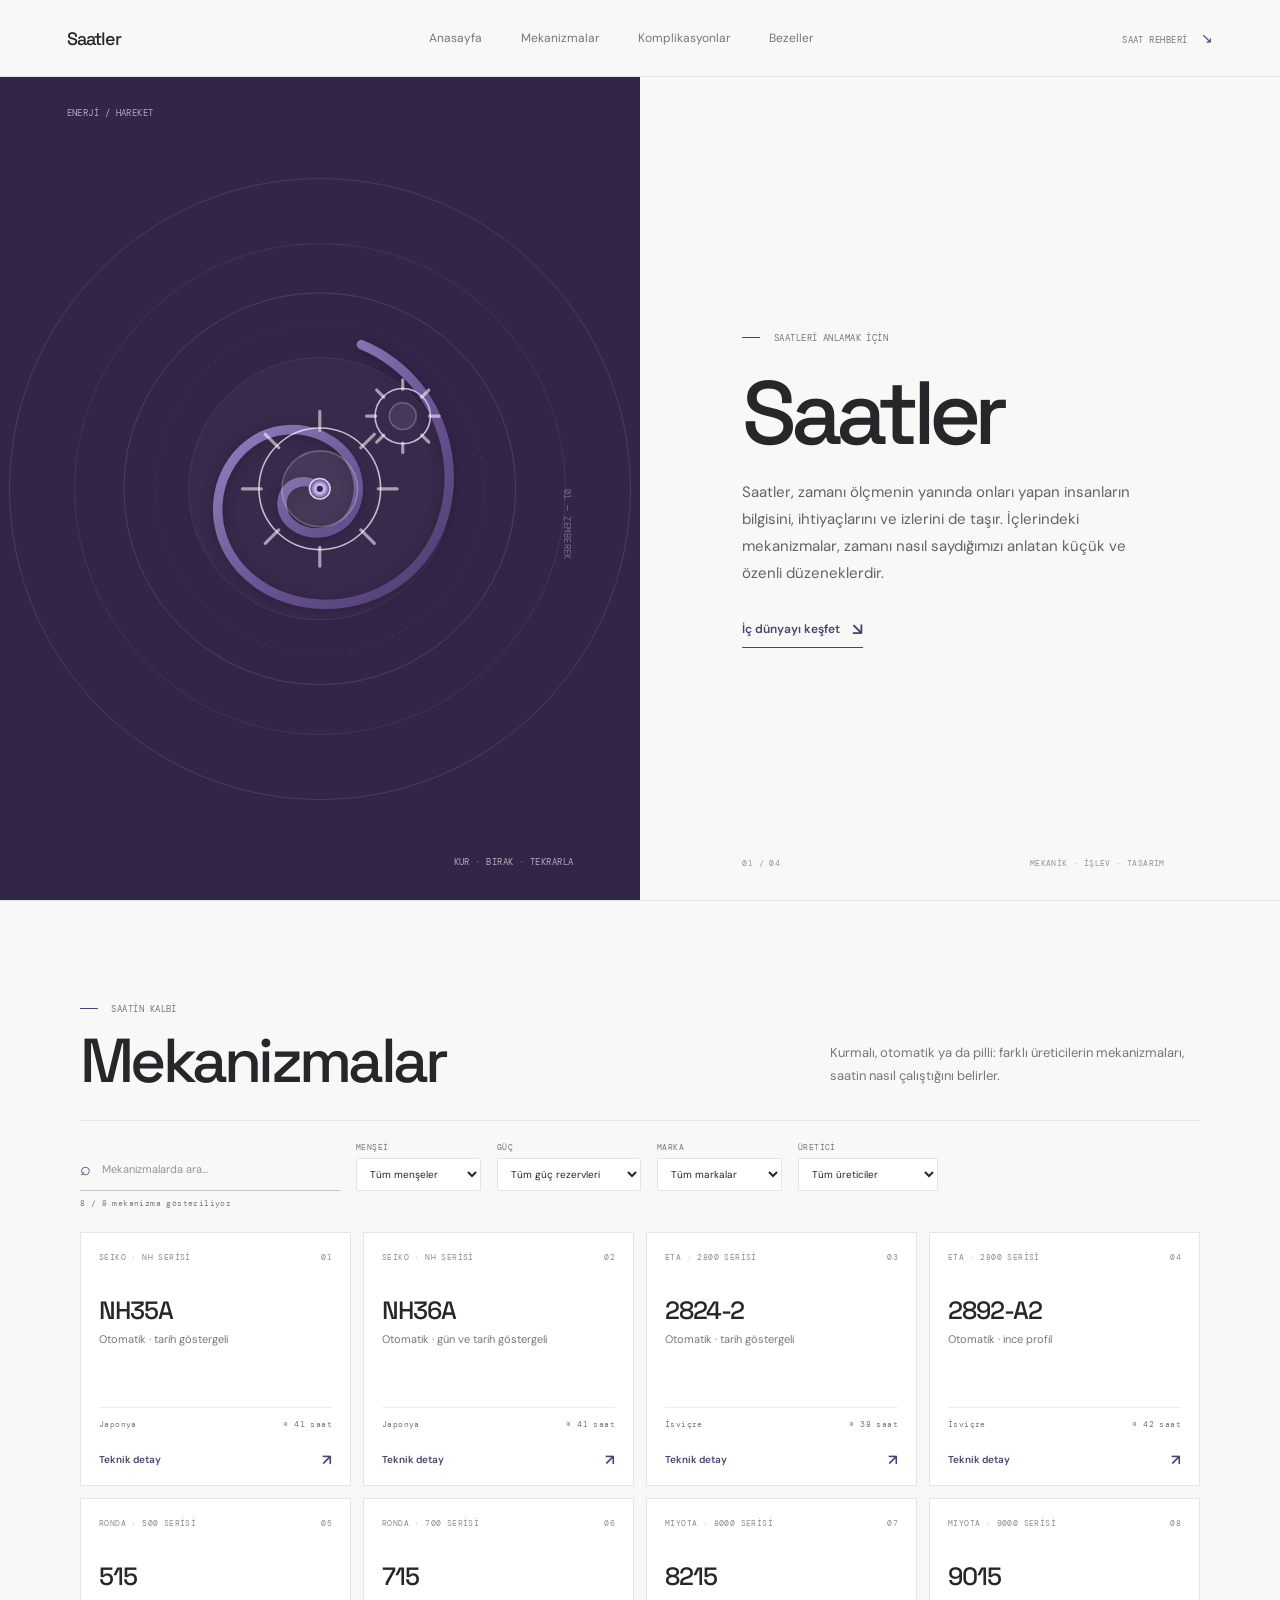
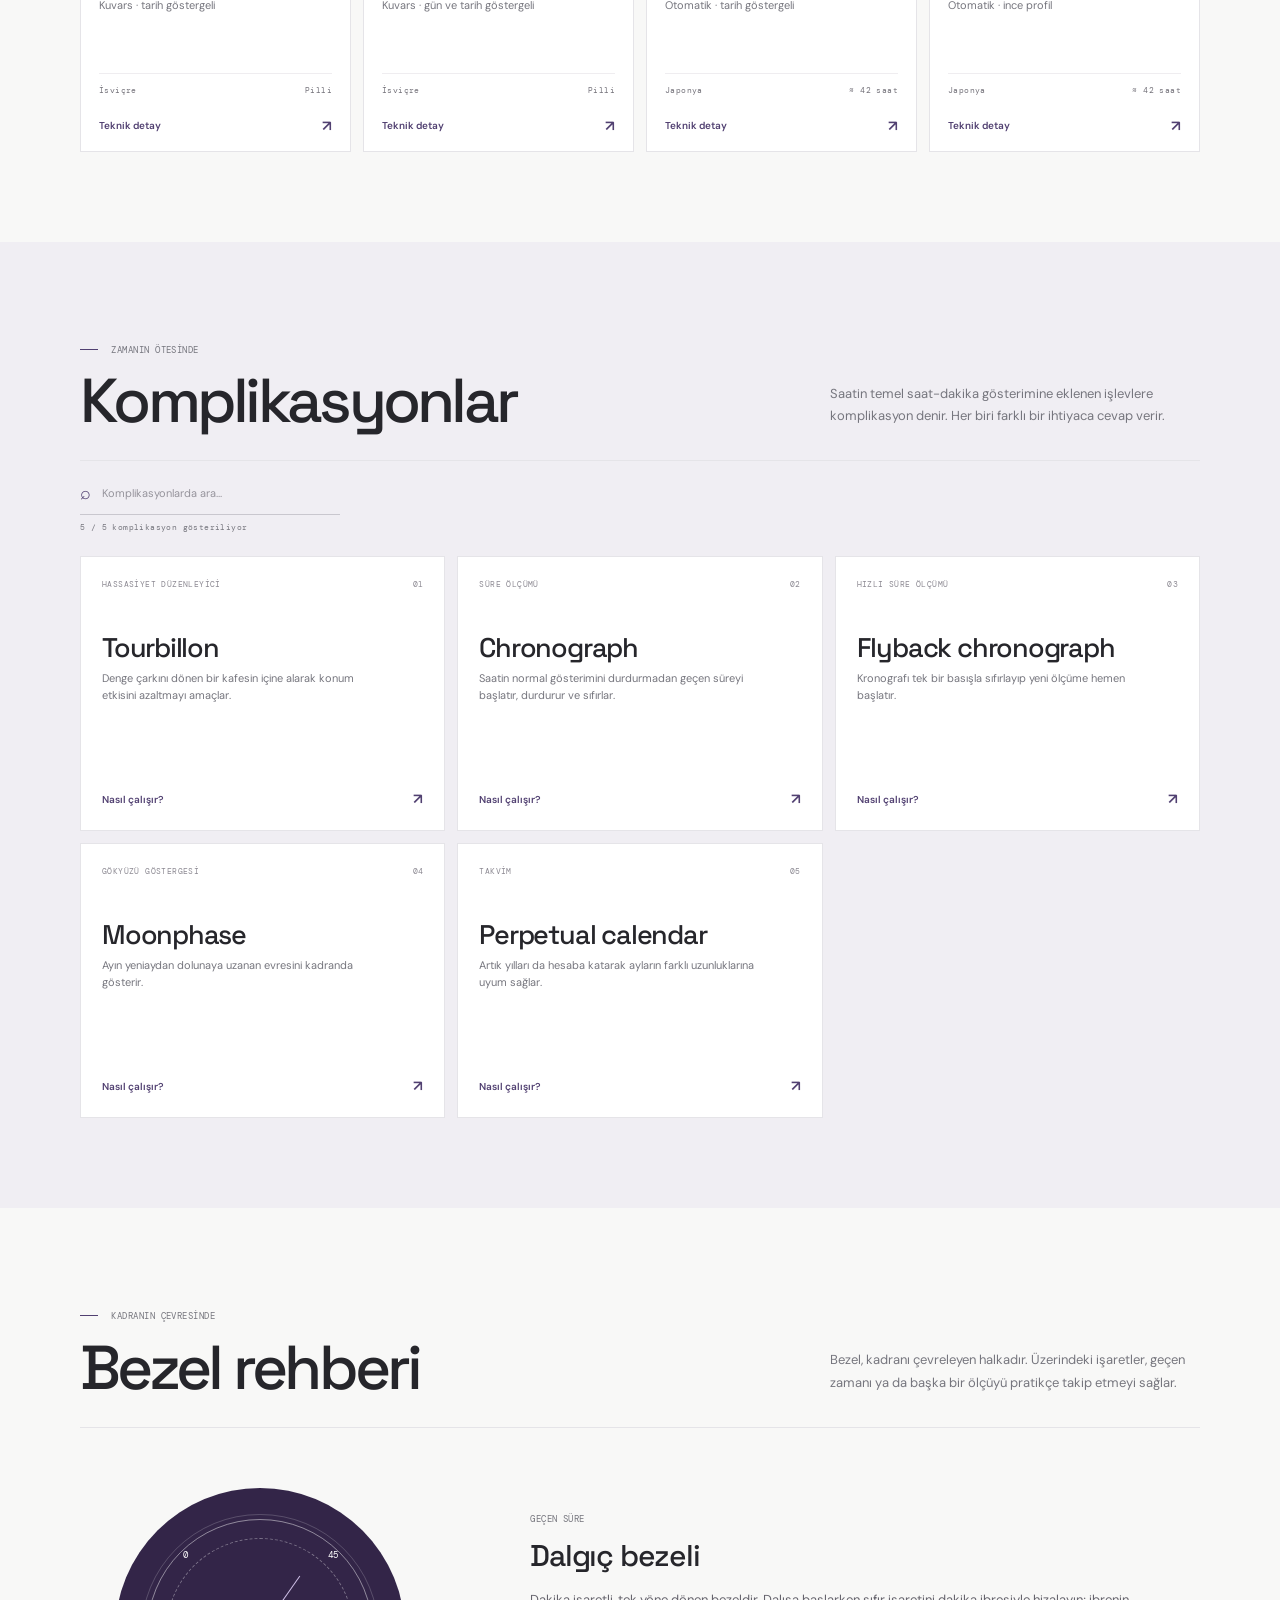
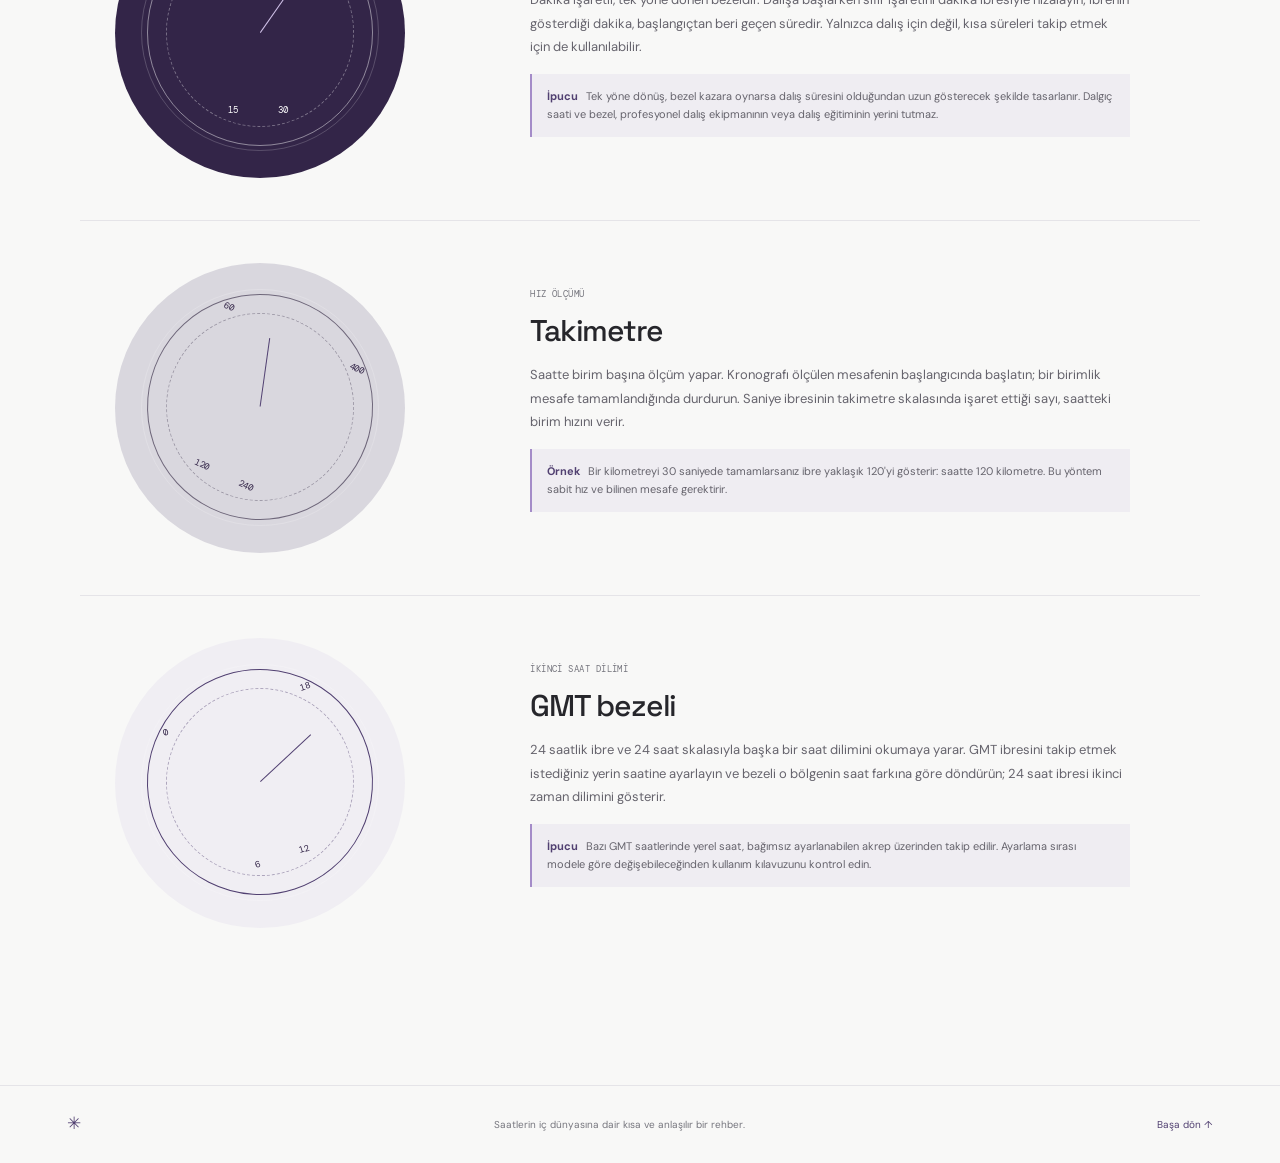
==== index.html @ 6ab52157 "test edilecek" ====
<!doctype html>
<html lang="tr">
  <head>
    <meta charset="utf-8">
    <meta name="viewport" content="width=device-width, initial-scale=1">
    <meta name="theme-color" content="#f8f8f7">
    <meta name="description" content="Saat mekanizmaları, komplikasyonları ve bezel kullanımı hakkında anlaşılır bir rehber.">
    <title>Saatler — Mekanizmalar ve saat rehberi</title>
    <link rel="preconnect" href="https://fonts.googleapis.com">
    <link rel="preconnect" href="https://fonts.gstatic.com" crossorigin>
    <link href="https://fonts.googleapis.com/css2?family=DM+Mono:wght@400;500&family=DM+Sans:wght@400;500;600;700&family=Space+Grotesk:wght@400;500;600;700&display=swap" rel="stylesheet">
    <link rel="stylesheet" href="styles.css">
    <script src="script.js" defer></script>
  </head>
  <body>
    <header class="topbar">
      <a class="wordmark" href="#anasayfa" aria-label="Anasayfa">Saatler</a>
      <nav class="main-nav" aria-label="Ana gezinme">
        <a class="nav-link" href="#anasayfa">Anasayfa</a>
        <a class="nav-link" href="#mekanizmalar">Mekanizmalar</a>
        <a class="nav-link" href="#komplikasyonlar">Komplikasyonlar</a>
        <a class="nav-link" href="#bezeller">Bezeller</a>
      </nav>
      <a class="topbar-index" href="#mekanizmalar">SAAT REHBERİ <span aria-hidden="true">↘</span></a>
    </header>

    <main>
      <section class="home-hero" id="anasayfa" aria-labelledby="hero-title">
        <div class="hero-art" aria-label="Saat zembereğinin kurma ve gevşeme hareketini gösteren animasyon" role="img">
          <span class="art-label art-label-top">ENERJİ / HAREKET</span>
          <span class="art-label art-label-bottom">KUR · BIRAK · TEKRARLA</span>
          <svg class="spring-art" viewBox="0 0 640 640" aria-hidden="true">
            <defs>
              <linearGradient id="spring-tone" x1="0" x2="1" y1="0" y2="1">
                <stop offset="0" stop-color="#b9a7e8"/>
                <stop offset=".52" stop-color="#66508f"/>
                <stop offset="1" stop-color="#392752"/>
              </linearGradient>
              <radialGradient id="hub-tone">
                <stop offset="0" stop-color="#f8f8f7"/>
                <stop offset=".55" stop-color="#b9a7e8"/>
                <stop offset="1" stop-color="#51406e"/>
              </radialGradient>
            </defs>
            <circle class="orbit orbit-one" cx="320" cy="320" r="248"/>
            <circle class="orbit orbit-two" cx="320" cy="320" r="208"/>
            <circle class="spring-shadow" cx="320" cy="320" r="166"/>
            <path class="spring-coil" d="M320 320c-15-16-42-10-47 12-6 28 23 48 52 43 40-7 54-52 36-87-24-45-88-57-130-25-49 37-54 111-11 158 54 59 151 59 210 8 68-59 70-166 15-237-69-87-201-91-285-20-102 86-106 242-22 348 101 127 295 129 418 27" />
            <g class="gear gear-large" transform="translate(320 320)">
              <circle r="77"/>
              <circle class="gear-hole" r="48"/>
              <path class="gear-spoke" d="M0-74v-24M0 74v24M74 0h24M-74 0h-24M52-52l17-17M-52 52l-17 17M52 52l17 17M-52-52l-17-17"/>
            </g>
            <g class="gear gear-small" transform="translate(425 228)">
              <circle r="35"/>
              <circle class="gear-hole" r="17"/>
              <path class="gear-spoke" d="M0-34v-12M0 34v12M34 0h12M-34 0h-12M24-24l9-9M-24 24l-9 9M24 24l9 9M-24-24l-9-9"/>
            </g>
            <circle class="hub" cx="320" cy="320" r="13"/>
            <circle class="hub-center" cx="320" cy="320" r="4"/>
          </svg>
          <span class="art-index">01 — ZEMBEREK</span>
        </div>
        <div class="hero-copy">
          <p class="eyebrow"><span class="eyebrow-mark"></span> SAATLERİ ANLAMAK İÇİN</p>
          <h1 id="hero-title">Saatler</h1>
          <p class="hero-intro">Saatler, zamanı ölçmenin yanında onları yapan insanların bilgisini, ihtiyaçlarını ve izlerini de taşır. İçlerindeki mekanizmalar, zamanı nasıl saydığımızı anlatan küçük ve özenli düzeneklerdir.</p>
          <a class="text-link" href="#mekanizmalar">İç dünyayı keşfet <span aria-hidden="true">↘</span></a>
          <div class="hero-footnote"><span>01 / 04</span><span>MEKANİK · İŞLEV · TASARIM</span></div>
        </div>
      </section>

      <section class="content-section page-wrap" id="mekanizmalar" aria-labelledby="movements-title">
        <header class="section-heading">
          <div>
            <p class="eyebrow"><span class="eyebrow-mark"></span> SAATİN KALBİ</p>
            <h2 id="movements-title">Mekanizmalar</h2>
          </div>
          <p class="section-description">Kurmalı, otomatik ya da pilli: farklı üreticilerin mekanizmaları, saatin nasıl çalıştığını belirler.</p>
        </header>
        <div class="search-panel">
          <label class="search-field">
            <span aria-hidden="true">⌕</span>
            <span class="visually-hidden">Mekanizmalarda ara</span>
            <input id="movement-search" type="search" placeholder="Mekanizmalarda ara..." autocomplete="off">
          </label>
          <label class="filter-label">Menşei
            <select id="origin-filter" aria-label="Menşeine göre filtrele">
              <option value="">Tüm menşeler</option>
              <option value="Japonya">Japonya</option>
              <option value="İsviçre">İsviçre</option>
            </select>
          </label>
          <label class="filter-label">Güç
            <select id="reserve-filter" aria-label="Güç rezervine göre filtrele">
              <option value="">Tüm güç rezervleri</option>
              <option value="medium">40 saatten az</option>
              <option value="long">40 saat ve üzeri</option>
              <option value="battery">Pilli</option>
            </select>
          </label>
          <label class="filter-label">Marka
            <select id="brand-filter" aria-label="Markaya göre filtrele">
              <option value="">Tüm markalar</option>
              <option value="Seiko">Seiko</option>
              <option value="ETA">ETA</option>
              <option value="Ronda">Ronda</option>
              <option value="Miyota">Miyota</option>
            </select>
          </label>
          <label class="filter-label">Üretici
            <select id="maker-filter" aria-label="Üreticiye göre filtrele">
              <option value="">Tüm üreticiler</option>
              <option value="Seiko Instruments">Seiko Instruments</option>
              <option value="ETA SA">ETA SA</option>
              <option value="Ronda AG">Ronda AG</option>
              <option value="Miyota / Citizen">Miyota / Citizen</option>
            </select>
          </label>
          <p class="result-count" id="movement-count" aria-live="polite"></p>
        </div>

        <div class="card-grid movement-grid" id="movement-grid">
          <article class="info-card movement-card" data-origin="Japonya" data-reserve="long" data-reserve-hours="41" data-brand="Seiko" data-maker="Seiko Instruments" data-search="Seiko NH35A otomatik Japonya hacking elle kurma tarih 24 taş">
            <div class="card-meta"><span>SEIKO · NH SERİSİ</span><span>01</span></div>
            <h3>NH35A</h3>
            <p>Otomatik · tarih göstergeli</p>
            <div class="card-specs"><span>Japonya</span><span>≈ 41 saat</span></div>
            <button class="card-link" type="button" popovertarget="movement-nh35">Teknik detay <span aria-hidden="true">↗</span></button>
          </article>
          <article class="info-card movement-card" data-origin="Japonya" data-reserve="long" data-reserve-hours="41" data-brand="Seiko" data-maker="Seiko Instruments" data-search="Seiko NH36A otomatik Japonya gün tarih day date 24 taş">
            <div class="card-meta"><span>SEIKO · NH SERİSİ</span><span>02</span></div>
            <h3>NH36A</h3>
            <p>Otomatik · gün ve tarih göstergeli</p>
            <div class="card-specs"><span>Japonya</span><span>≈ 41 saat</span></div>
            <button class="card-link" type="button" popovertarget="movement-nh36">Teknik detay <span aria-hidden="true">↗</span></button>
          </article>
          <article class="info-card movement-card" data-origin="İsviçre" data-reserve="medium" data-reserve-hours="38" data-brand="ETA" data-maker="ETA SA" data-search="ETA 2824-2 otomatik İsviçre tarih hack elle kurma 25 taş">
            <div class="card-meta"><span>ETA · 2800 SERİSİ</span><span>03</span></div>
            <h3>2824-2</h3>
            <p>Otomatik · tarih göstergeli</p>
            <div class="card-specs"><span>İsviçre</span><span>≈ 38 saat</span></div>
            <button class="card-link" type="button" popovertarget="movement-eta2824">Teknik detay <span aria-hidden="true">↗</span></button>
          </article>
          <article class="info-card movement-card" data-origin="İsviçre" data-reserve="long" data-reserve-hours="42" data-brand="ETA" data-maker="ETA SA" data-search="ETA 2892-A2 otomatik İsviçre tarih ince profil 21 taş">
            <div class="card-meta"><span>ETA · 2800 SERİSİ</span><span>04</span></div>
            <h3>2892-A2</h3>
            <p>Otomatik · ince profil</p>
            <div class="card-specs"><span>İsviçre</span><span>≈ 42 saat</span></div>
            <button class="card-link" type="button" popovertarget="movement-eta2892">Teknik detay <span aria-hidden="true">↗</span></button>
          </article>
          <article class="info-card movement-card" data-origin="İsviçre" data-reserve="battery" data-brand="Ronda" data-maker="Ronda AG" data-search="Ronda 515 kuvars quartz İsviçre pilli tarih">
            <div class="card-meta"><span>RONDA · 500 SERİSİ</span><span>05</span></div>
            <h3>515</h3>
            <p>Kuvars · tarih göstergeli</p>
            <div class="card-specs"><span>İsviçre</span><span>Pilli</span></div>
            <button class="card-link" type="button" popovertarget="movement-ronda515">Teknik detay <span aria-hidden="true">↗</span></button>
          </article>
          <article class="info-card movement-card" data-origin="İsviçre" data-reserve="battery" data-brand="Ronda" data-maker="Ronda AG" data-search="Ronda 715 kuvars quartz İsviçre pilli gün tarih">
            <div class="card-meta"><span>RONDA · 700 SERİSİ</span><span>06</span></div>
            <h3>715</h3>
            <p>Kuvars · gün ve tarih göstergeli</p>
            <div class="card-specs"><span>İsviçre</span><span>Pilli</span></div>
            <button class="card-link" type="button" popovertarget="movement-ronda715">Teknik detay <span aria-hidden="true">↗</span></button>
          </article>
          <article class="info-card movement-card" data-origin="Japonya" data-reserve="long" data-reserve-hours="42" data-brand="Miyota" data-maker="Miyota / Citizen" data-search="Miyota 8215 otomatik Japonya tarih 21 taş">
            <div class="card-meta"><span>MIYOTA · 8000 SERİSİ</span><span>07</span></div>
            <h3>8215</h3>
            <p>Otomatik · tarih göstergeli</p>
            <div class="card-specs"><span>Japonya</span><span>≈ 42 saat</span></div>
            <button class="card-link" type="button" popovertarget="movement-miyota8215">Teknik detay <span aria-hidden="true">↗</span></button>
          </article>
          <article class="info-card movement-card" data-origin="Japonya" data-reserve="long" data-reserve-hours="42" data-brand="Miyota" data-maker="Miyota / Citizen" data-search="Miyota 9015 otomatik Japonya ince profil tarih 24 taş">
            <div class="card-meta"><span>MIYOTA · 9000 SERİSİ</span><span>08</span></div>
            <h3>9015</h3>
            <p>Otomatik · ince profil</p>
            <div class="card-specs"><span>Japonya</span><span>≈ 42 saat</span></div>
            <button class="card-link" type="button" popovertarget="movement-miyota9015">Teknik detay <span aria-hidden="true">↗</span></button>
          </article>
          <p class="empty-state" id="movement-empty" hidden>Bu arama ve filtrelerle eşleşen mekanizma bulunamadı.</p>
        </div>

        <div class="popover-panel" id="movement-nh35" popover>
          <button class="popover-close" type="button" popovertarget="movement-nh35" popovertargetaction="hide" aria-label="Pencereyi kapat">×</button>
          <p class="eyebrow">SEIKO · NH SERİSİ</p><h3>NH35A</h3><p class="popover-lead">Geniş kullanım alanına sahip, otomatik kurmalı mekanik bir kalibre.</p>
          <dl class="detail-list"><div><dt>Menşei</dt><dd>Japonya</dd></div><div><dt>Üretici</dt><dd>Seiko Instruments Inc.</dd></div><div><dt>Kurma</dt><dd>Otomatik ve elle kurma</dd></div><div><dt>Güç rezervi</dt><dd>Yaklaşık 41 saat</dd></div><div><dt>Taş sayısı</dt><dd>24</dd></div><div><dt>İşlevler</dt><dd>Saat, dakika, saniye ve tarih</dd></div></dl>
          <p class="popover-note">Saniye durdurma (hacking) özelliği, tepe çekildiğinde saniye ibresini durdurarak saati daha hassas ayarlamayı sağlar.</p>
        </div>
        <div class="popover-panel" id="movement-nh36" popover>
          <button class="popover-close" type="button" popovertarget="movement-nh36" popovertargetaction="hide" aria-label="Pencereyi kapat">×</button>
          <p class="eyebrow">SEIKO · NH SERİSİ</p><h3>NH36A</h3><p class="popover-lead">NH ailesinin gün ve tarih göstergelerini birlikte sunan otomatik üyesi.</p>
          <dl class="detail-list"><div><dt>Menşei</dt><dd>Japonya</dd></div><div><dt>Üretici</dt><dd>Seiko Instruments Inc.</dd></div><div><dt>Kurma</dt><dd>Otomatik ve elle kurma</dd></div><div><dt>Güç rezervi</dt><dd>Yaklaşık 41 saat</dd></div><div><dt>Taş sayısı</dt><dd>24</dd></div><div><dt>İşlevler</dt><dd>Saat, dakika, saniye, gün ve tarih</dd></div></dl>
          <p class="popover-note">Gün göstergesi farklı dillerde disk seçenekleriyle sunulabilir; kullanılacak kadran açıklığına uygun versiyon seçilmelidir.</p>
        </div>
        <div class="popover-panel" id="movement-eta2824" popover>
          <button class="popover-close" type="button" popovertarget="movement-eta2824" popovertargetaction="hide" aria-label="Pencereyi kapat">×</button>
          <p class="eyebrow">ETA · 2800 SERİSİ</p><h3>2824-2</h3><p class="popover-lead">İsviçre otomatik mekanizmaları arasında uzun süredir kullanılan, tarih göstergeli bir kalibre.</p>
          <dl class="detail-list"><div><dt>Menşei</dt><dd>İsviçre</dd></div><div><dt>Üretici</dt><dd>ETA SA</dd></div><div><dt>Kurma</dt><dd>Otomatik ve elle kurma</dd></div><div><dt>Güç rezervi</dt><dd>Yaklaşık 38 saat</dd></div><div><dt>Taş sayısı</dt><dd>25</dd></div><div><dt>İşlevler</dt><dd>Saat, dakika, saniye ve tarih</dd></div></dl>
          <p class="popover-note">Farklı kalite sınıfları ve üretim dönemleri bulunduğundan, teknik toleranslar versiyona göre değişebilir.</p>
        </div>
        <div class="popover-panel" id="movement-eta2892" popover>
          <button class="popover-close" type="button" popovertarget="movement-eta2892" popovertargetaction="hide" aria-label="Pencereyi kapat">×</button>
          <p class="eyebrow">ETA · 2800 SERİSİ</p><h3>2892-A2</h3><p class="popover-lead">İnce yapısıyla farklı saat tasarımlarına ve ek işlev modüllerine yer açabilen otomatik mekanizma.</p>
          <dl class="detail-list"><div><dt>Menşei</dt><dd>İsviçre</dd></div><div><dt>Üretici</dt><dd>ETA SA</dd></div><div><dt>Kurma</dt><dd>Otomatik ve elle kurma</dd></div><div><dt>Güç rezervi</dt><dd>Yaklaşık 42 saat</dd></div><div><dt>Taş sayısı</dt><dd>21</dd></div><div><dt>İşlevler</dt><dd>Saat, dakika, saniye ve tarih</dd></div></dl>
          <p class="popover-note">İnce kalibre, kasa yüksekliğini azaltmaya yardımcı olur. Gerçek performans servis ve ayara bağlıdır.</p>
        </div>
        <div class="popover-panel" id="movement-ronda515" popover>
          <button class="popover-close" type="button" popovertarget="movement-ronda515" popovertargetaction="hide" aria-label="Pencereyi kapat">×</button>
          <p class="eyebrow">RONDA · 500 SERİSİ</p><h3>515</h3><p class="popover-lead">Günlük kullanım için tasarlanmış, pille çalışan analog kuvars mekanizma.</p>
          <dl class="detail-list"><div><dt>Menşei</dt><dd>İsviçre</dd></div><div><dt>Üretici</dt><dd>Ronda AG</dd></div><div><dt>Çalışma tipi</dt><dd>Kuvars · pil ile çalışır</dd></div><div><dt>Pil ömrü</dt><dd>Pil türüne ve kullanıma bağlı</dd></div><div><dt>İşlevler</dt><dd>Saat, dakika, merkez saniye ve tarih</dd></div><div><dt>Taş sayısı</dt><dd>1</dd></div></dl>
          <p class="popover-note">Mekanik saatlerdeki gibi kurma kaynaklı bir güç rezervi yoktur; pil değişim aralığı kullanım koşullarına göre farklılık gösterir.</p>
        </div>
        <div class="popover-panel" id="movement-ronda715" popover>
          <button class="popover-close" type="button" popovertarget="movement-ronda715" popovertargetaction="hide" aria-label="Pencereyi kapat">×</button>
          <p class="eyebrow">RONDA · 700 SERİSİ</p><h3>715</h3><p class="popover-lead">Saat, dakika, saniye ile gün ve tarih bilgilerini bir arada sunan kuvars kalibre.</p>
          <dl class="detail-list"><div><dt>Menşei</dt><dd>İsviçre</dd></div><div><dt>Üretici</dt><dd>Ronda AG</dd></div><div><dt>Çalışma tipi</dt><dd>Kuvars · pil ile çalışır</dd></div><div><dt>Pil ömrü</dt><dd>Pil türüne ve kullanıma bağlı</dd></div><div><dt>İşlevler</dt><dd>Saat, dakika, saniye, gün ve tarih</dd></div><div><dt>Taş sayısı</dt><dd>5</dd></div></dl>
          <p class="popover-note">Gün göstergesi iki dilli olabilir. Pil ömrü, takvim işlevi ve pil tipine göre değişebilir.</p>
        </div>
        <div class="popover-panel" id="movement-miyota8215" popover>
          <button class="popover-close" type="button" popovertarget="movement-miyota8215" popovertargetaction="hide" aria-label="Pencereyi kapat">×</button>
          <p class="eyebrow">MIYOTA · 8000 SERİSİ</p><h3>8215</h3><p class="popover-lead">Otomatik kurmalı, tarih göstergeli ve pek çok farklı saatte kullanılan Japon mekanizması.</p>
          <dl class="detail-list"><div><dt>Menşei</dt><dd>Japonya</dd></div><div><dt>Üretici</dt><dd>Miyota (Citizen Watch)</dd></div><div><dt>Kurma</dt><dd>Otomatik · elle kurma desteği versiyona bağlıdır</dd></div><div><dt>Güç rezervi</dt><dd>Yaklaşık 42 saat</dd></div><div><dt>Taş sayısı</dt><dd>21</dd></div><div><dt>İşlevler</dt><dd>Saat, dakika, saniye ve tarih</dd></div></dl>
          <p class="popover-note">Bazı 8215 sürümlerinde saniye durdurma özelliği bulunmayabilir; özellikler kalibre revizyonuna göre doğrulanmalıdır.</p>
        </div>
        <div class="popover-panel" id="movement-miyota9015" popover>
          <button class="popover-close" type="button" popovertarget="movement-miyota9015" popovertargetaction="hide" aria-label="Pencereyi kapat">×</button>
          <p class="eyebrow">MIYOTA · 9000 SERİSİ</p><h3>9015</h3><p class="popover-lead">İnce gövdeli, otomatik kurmalı ve yüksek frekanslı bir Japon mekanizması.</p>
          <dl class="detail-list"><div><dt>Menşei</dt><dd>Japonya</dd></div><div><dt>Üretici</dt><dd>Miyota (Citizen Watch)</dd></div><div><dt>Kurma</dt><dd>Otomatik ve elle kurma</dd></div><div><dt>Güç rezervi</dt><dd>Yaklaşık 42 saat</dd></div><div><dt>Taş sayısı</dt><dd>24</dd></div><div><dt>İşlevler</dt><dd>Saat, dakika, saniye ve tarih</dd></div></dl>
          <p class="popover-note">Saniye durdurma işlevi bulunur. Üretici toleransları ve ayarı, günlük hassasiyeti etkileyebilir.</p>
        </div>
      </section>

      <section class="content-section complications-section" id="komplikasyonlar" aria-labelledby="complications-title">
        <div class="page-wrap">
          <header class="section-heading">
            <div>
              <p class="eyebrow"><span class="eyebrow-mark"></span> ZAMANIN ÖTESİNDE</p>
              <h2 id="complications-title">Komplikasyonlar</h2>
            </div>
            <p class="section-description">Saatin temel saat-dakika gösterimine eklenen işlevlere komplikasyon denir. Her biri farklı bir ihtiyaca cevap verir.</p>
          </header>
          <div class="search-panel complication-search-panel">
            <label class="search-field">
              <span aria-hidden="true">⌕</span>
              <span class="visually-hidden">Komplikasyonlarda ara</span>
              <input id="complication-search" type="search" placeholder="Komplikasyonlarda ara..." autocomplete="off">
            </label>
            <p class="result-count" id="complication-count" aria-live="polite"></p>
          </div>
          <div class="card-grid complication-grid" id="complication-grid">
            <article class="info-card complication-card" data-search="tourbillon türbillon denge çarkı yerçekimi düzenleyici hassasiyet">
              <div class="card-meta"><span>HASSASİYET DÜZENLEYİCİ</span><span>01</span></div><h3>Tourbillon</h3>
              <p>Denge çarkını dönen bir kafesin içine alarak konum etkisini azaltmayı amaçlar.</p>
              <button class="card-link" type="button" popovertarget="comp-tourbillon">Nasıl çalışır? <span aria-hidden="true">↗</span></button>
            </article>
            <article class="info-card complication-card" data-search="chronograph kronograf kronometre süre ölçme merkezi saniye sayaç">
              <div class="card-meta"><span>SÜRE ÖLÇÜMÜ</span><span>02</span></div><h3>Chronograph</h3>
              <p>Saatin normal gösterimini durdurmadan geçen süreyi başlatır, durdurur ve sıfırlar.</p>
              <button class="card-link" type="button" popovertarget="comp-chronograph">Nasıl çalışır? <span aria-hidden="true">↗</span></button>
            </article>
            <article class="info-card complication-card" data-search="flyback chronograph flyback kronograf tek basışta sıfırla yeniden başlat">
              <div class="card-meta"><span>HIZLI SÜRE ÖLÇÜMÜ</span><span>03</span></div><h3>Flyback chronograph</h3>
              <p>Kronografı tek bir basışla sıfırlayıp yeni ölçüme hemen başlatır.</p>
              <button class="card-link" type="button" popovertarget="comp-flyback">Nasıl çalışır? <span aria-hidden="true">↗</span></button>
            </article>
            <article class="info-card complication-card" data-search="moonphase ay evresi moon phase ay takvimi sinodik ay">
              <div class="card-meta"><span>GÖKYÜZÜ GÖSTERGESİ</span><span>04</span></div><h3>Moonphase</h3>
              <p>Ayın yeniaydan dolunaya uzanan evresini kadranda gösterir.</p>
              <button class="card-link" type="button" popovertarget="comp-moonphase">Nasıl çalışır? <span aria-hidden="true">↗</span></button>
            </article>
            <article class="info-card complication-card" data-search="perpetual calendar perpetual calendar sonsuz takvim artık yıl ay gün takvimi">
              <div class="card-meta"><span>TAKVİM</span><span>05</span></div><h3>Perpetual calendar</h3>
              <p>Artık yılları da hesaba katarak ayların farklı uzunluklarına uyum sağlar.</p>
              <button class="card-link" type="button" popovertarget="comp-calendar">Nasıl çalışır? <span aria-hidden="true">↗</span></button>
            </article>
            <p class="empty-state" id="complication-empty" hidden>Bu aramayla eşleşen komplikasyon bulunamadı.</p>
          </div>
        </div>
      </section>

      <div class="popover-panel" id="comp-tourbillon" popover>
        <button class="popover-close" type="button" popovertarget="comp-tourbillon" popovertargetaction="hide" aria-label="Pencereyi kapat">×</button>
        <p class="eyebrow">HASSASİYET DÜZENLEYİCİ</p><h3>Tourbillon</h3><p class="popover-lead">Denge çarkı ve eşapmanı dönen bir kafese yerleştiren mekanik düzenek.</p>
        <p class="popover-copy">Cep saatleri uzun süre aynı konumda taşındığından yerçekiminin mekanizmaya etkisi belirgin olabiliyordu. Tourbillon, düzenleyici parçaları döndürerek bu konumsal hataları ortalamaya yardımcı olmak için geliştirildi. Kol saatlerinde farklı konumlarda taşınma ve modern üretim yöntemleri bu tarihsel avantajı değiştirir.</p>
        <p class="popover-note">Kafesin görünür biçimde dönmesi, işlevin yanı sıra mekanik ustalığı sergileyen bir tasarım öğesidir.</p>
      </div>
      <div class="popover-panel" id="comp-chronograph" popover>
        <button class="popover-close" type="button" popovertarget="comp-chronograph" popovertargetaction="hide" aria-label="Pencereyi kapat">×</button>
        <p class="eyebrow">SÜRE ÖLÇÜMÜ</p><h3>Chronograph</h3><p class="popover-lead">Saatin zaman gösterimini sürdürürken ayrıca süre ölçebilen kronograf işlevi.</p>
        <p class="popover-copy">Genellikle kasanın yanındaki düğmeler ölçümü başlatıp durdurmaya ve ibreyi sıfırlamaya yarar. Kadrandaki küçük sayaçlar geçen dakikaları veya saatleri toplar. Kronograf, saatin temel saat gösterimine eklenen bir işlevdir; kronometre ise hassasiyeti sınanmış saatler için kullanılan bir tanımlamadır.</p>
        <p class="popover-note">Tüm kronograflar aynı sayaç düzenine sahip değildir; kadran yerleşimi modele göre değişir.</p>
      </div>
      <div class="popover-panel" id="comp-flyback" popover>
        <button class="popover-close" type="button" popovertarget="comp-flyback" popovertargetaction="hide" aria-label="Pencereyi kapat">×</button>
        <p class="eyebrow">HIZLI SÜRE ÖLÇÜMÜ</p><h3>Flyback chronograph</h3><p class="popover-lead">Çalışan bir kronografı tek hamlede sıfırlayıp yeni ölçüme geçiren ek işlev.</p>
        <p class="popover-copy">Standart kronografta ibreyi sıfırlamadan önce ölçümü durdurmak gerekir. Flyback mekanizmasında sıfırlama düğmesine basıldığında ibreler anında sıfırlanır ve düğme bırakılınca yeni ölçüm başlar. Bu özellik, ardışık zaman aralıklarını hızlıca ölçmek için geliştirilmiştir.</p>
        <p class="popover-note">Kronografın özel bir türüdür; her kronografta flyback özelliği bulunmaz.</p>
      </div>
      <div class="popover-panel" id="comp-moonphase" popover>
        <button class="popover-close" type="button" popovertarget="comp-moonphase" popovertargetaction="hide" aria-label="Pencereyi kapat">×</button>
        <p class="eyebrow">GÖKYÜZÜ GÖSTERGESİ</p><h3>Moonphase</h3><p class="popover-lead">Ayın Dünya'dan görülen aydınlık bölümünün evresini gösteren takvim işlevi.</p>
        <p class="popover-copy">Kadrandaki açıklık arkasında dönen bir disk üzerinde ay görselleri bulunur. Disk, ay döngüsünü yaklaşık 29,5 günlük bir dişli oranıyla takip eder. Bazı mekanizmalar zamanla küçük birikimli sapma yapabilir; ay evresi göstergesinin dönemsel olarak yeniden ayarlanması gerekebilir.</p>
        <p class="popover-note">Bu gösterge ayın evresini anlatır; gökyüzündeki kesin konumunu veya yükselme saatini vermez.</p>
      </div>
      <div class="popover-panel" id="comp-calendar" popover>
        <button class="popover-close" type="button" popovertarget="comp-calendar" popovertargetaction="hide" aria-label="Pencereyi kapat">×</button>
        <p class="eyebrow">TAKVİM</p><h3>Perpetual calendar</h3><p class="popover-lead">Ay uzunluklarını ve artık yılları mekanik olarak takip eden kapsamlı takvim işlevi.</p>
        <p class="popover-copy">Yıllık takvimden farklı olarak 30 ve 31 günlük ayları, ayrıca dört yılda bir gelen artık yılı hesaba katar. Gregoryen takvimin 100 ve 400 yıllık istisnaları çoğu mekanik perpetual calendar tarafından ayrıca otomatik olarak düzeltilmez. Bu nedenle yüzyıl dönümünde manuel düzeltme gerekebilir.</p>
        <p class="popover-note">Takvim ayarı hassas bir işlem olabilir. Üreticinin kullanım talimatlarına uyulmalı ve tarih değiştirme aralığı kontrol edilmelidir.</p>
      </div>

      <section class="content-section page-wrap bezel-section" id="bezeller" aria-labelledby="bezels-title">
        <header class="section-heading">
          <div>
            <p class="eyebrow"><span class="eyebrow-mark"></span> KADRANIN ÇEVRESİNDE</p>
            <h2 id="bezels-title">Bezel rehberi</h2>
          </div>
          <p class="section-description">Bezel, kadranı çevreleyen halkadır. Üzerindeki işaretler, geçen zamanı ya da başka bir ölçüyü pratikçe takip etmeyi sağlar.</p>
        </header>
        <div class="bezel-guides">
          <article class="bezel-guide">
            <div class="bezel-visual dive-visual" aria-hidden="true"><div class="bezel-face"><span>0</span><span>15</span><span>30</span><span>45</span><i></i></div></div>
            <div class="bezel-copy"><p class="eyebrow">GEÇEN SÜRE</p><h3>Dalgıç bezeli</h3><p>Dakika işaretli, tek yöne dönen bezeldir. Dalışa başlarken sıfır işaretini dakika ibresiyle hizalayın; ibrenin gösterdiği dakika, başlangıçtan beri geçen süredir. Yalnızca dalış için değil, kısa süreleri takip etmek için de kullanılabilir.</p><p class="bezel-tip"><strong>İpucu</strong> Tek yöne dönüş, bezel kazara oynarsa dalış süresini olduğundan uzun gösterecek şekilde tasarlanır. Dalgıç saati ve bezel, profesyonel dalış ekipmanının veya dalış eğitiminin yerini tutmaz.</p></div>
          </article>
          <article class="bezel-guide">
            <div class="bezel-visual tachy-visual" aria-hidden="true"><div class="bezel-face"><span>60</span><span>120</span><span>240</span><span>400</span><i></i></div></div>
            <div class="bezel-copy"><p class="eyebrow">HIZ ÖLÇÜMÜ</p><h3>Takimetre</h3><p>Saatte birim başına ölçüm yapar. Kronografı ölçülen mesafenin başlangıcında başlatın; bir birimlik mesafe tamamlandığında durdurun. Saniye ibresinin takimetre skalasında işaret ettiği sayı, saatteki birim hızını verir.</p><p class="bezel-tip"><strong>Örnek</strong> Bir kilometreyi 30 saniyede tamamlarsanız ibre yaklaşık 120'yi gösterir: saatte 120 kilometre. Bu yöntem sabit hız ve bilinen mesafe gerektirir.</p></div>
          </article>
          <article class="bezel-guide">
            <div class="bezel-visual gmt-visual" aria-hidden="true"><div class="bezel-face"><span>0</span><span>6</span><span>12</span><span>18</span><i></i></div></div>
            <div class="bezel-copy"><p class="eyebrow">İKİNCİ SAAT DİLİMİ</p><h3>GMT bezeli</h3><p>24 saatlik ibre ve 24 saat skalasıyla başka bir saat dilimini okumaya yarar. GMT ibresini takip etmek istediğiniz yerin saatine ayarlayın ve bezeli o bölgenin saat farkına göre döndürün; 24 saat ibresi ikinci zaman dilimini gösterir.</p><p class="bezel-tip"><strong>İpucu</strong> Bazı GMT saatlerinde yerel saat, bağımsız ayarlanabilen akrep üzerinden takip edilir. Ayarlama sırası modele göre değişebileceğinden kullanım kılavuzunu kontrol edin.</p></div>
          </article>
        </div>
      </section>
    </main>

    <footer class="site-footer">
      <span class="footer-mark" aria-hidden="true">✳</span>
      <p>Saatlerin iç dünyasına dair kısa ve anlaşılır bir rehber.</p>
      <a href="#anasayfa">Başa dön ↑</a>
    </footer>
  </body>
</html>
---- styles.css ----
:root {
  color-scheme: light;
  --paper: #f8f8f7;
  --surface: #fff;
  --ink: #26262b;
  --muted: #76767e;
  --line: #e5e4e8;
  --purple: #514071;
  --purple-dark: #332548;
  --purple-light: #eeeaf5;
  --gray: #d7d6db;
  --mono: "DM Mono", monospace;
  --body: "DM Sans", sans-serif;
  --display: "Space Grotesk", sans-serif;
}

* { box-sizing: border-box; }
html { scroll-behavior: smooth; scroll-padding-top: 88px; }
body { margin: 0; background: var(--paper); color: var(--ink); font-family: var(--body); -webkit-font-smoothing: antialiased; }
button, input, select { font: inherit; }
button, a, select { -webkit-tap-highlight-color: transparent; }
button { color: inherit; }
a { color: inherit; text-decoration: none; }
::selection { background: #d7cbea; color: var(--purple-dark); }

.topbar { position: sticky; z-index: 5; top: 0; display: flex; justify-content: space-between; align-items: center; min-height: 76px; padding: 0 5.2vw; border-bottom: 1px solid var(--line); background: rgba(248,248,247,.94); backdrop-filter: blur(14px); }
.wordmark { font: 500 18px var(--display); letter-spacing: -.05em; }
.main-nav { display: flex; align-items: center; gap: clamp(18px,3vw,42px); }
.nav-link { position: relative; display: grid; min-height: 76px; align-items: center; color: var(--muted); font-size: 12px; transition: color .2s ease; }
.nav-link:hover, .nav-link:focus-visible { color: var(--purple); }
.nav-link::after { position: absolute; right: 0; bottom: -1px; left: 0; height: 2px; background: var(--purple); content: ""; transform: scaleX(0); transform-origin: left; transition: transform .2s ease; }
.nav-link:hover::after, .nav-link:focus-visible::after { transform: scaleX(1); }
.topbar-index { color: var(--muted); font: 9px var(--mono); letter-spacing: .05em; }
.topbar-index span { margin-left: 8px; color: var(--purple); font-size: 14px; }

.home-hero { display: grid; grid-template-columns: 1fr 1fr; min-height: calc(100svh - 76px); overflow: hidden; border-bottom: 1px solid var(--line); }
.hero-art { position: relative; display: grid; min-height: 600px; overflow: hidden; place-items: center; background: var(--purple-dark); }
.hero-art::before, .hero-art::after { position: absolute; width: min(68vw,620px); aspect-ratio: 1; border: 1px solid rgba(255,255,255,.11); border-radius: 50%; content: ""; }
.hero-art::after { width: min(53vw,490px); border-color: rgba(255,255,255,.07); }
.spring-art { position: relative; z-index: 1; display: block; width: min(79%,620px); overflow: visible; }
.orbit { fill: none; stroke: rgba(255,255,255,.16); stroke-width: 1; }
.orbit-one { transform-origin: 320px 320px; animation: orbit 80s linear infinite; }
.orbit-two { stroke-dasharray: 2 9; transform-origin: 320px 320px; animation: orbit-reverse 50s linear infinite; }
.spring-shadow { fill: rgba(255,255,255,.025); stroke: rgba(255,255,255,.1); stroke-width: 1; }
.spring-coil { fill: none; stroke: url(#spring-tone); stroke-linecap: round; stroke-width: 12; stroke-dasharray: 1160; stroke-dashoffset: 0; filter: drop-shadow(0 3px 8px rgba(0,0,0,.24)); animation: wind 8s ease-in-out infinite alternate; }
.gear { fill: none; stroke: rgba(255,255,255,.7); stroke-width: 2; transform-box: fill-box; transform-origin: center; }
.gear-large { animation: orbit 22s linear infinite; }
.gear-small { stroke: #c4b8dd; animation: orbit-reverse 14s linear infinite; }
.gear-hole { fill: rgba(255,255,255,.07); stroke: rgba(255,255,255,.24); }
.gear-spoke { stroke: rgba(255,255,255,.55); stroke-width: 4; stroke-linecap: round; }
.hub { fill: url(#hub-tone); stroke: #ded5ee; stroke-width: 2; }
.hub-center { fill: var(--purple-dark); }
.art-label, .art-index { position: absolute; z-index: 2; color: rgba(255,255,255,.62); font: 9px var(--mono); letter-spacing: .09em; }
.art-label-top { top: 30px; left: 5.2vw; }
.art-label-bottom { right: 5.2vw; bottom: 31px; }
.art-index { top: 50%; right: 5.2vw; color: rgba(255,255,255,.32); writing-mode: vertical-rl; }
.hero-copy { position: relative; display: flex; flex-direction: column; justify-content: center; padding: 8vw 9vw 100px 8vw; animation: rise-in .7s both; }
.eyebrow, .art-label, .art-index, .card-meta, .hero-footnote, .card-specs, .result-count, .filter-label, .footer-mark { font: 9px/1.5 var(--mono); letter-spacing: .05em; }
.eyebrow { margin-bottom: 0; color: var(--muted); text-transform: uppercase; }
.eyebrow-mark { display: inline-block; width: 18px; height: 1px; margin: 0 8px 3px 0; background: var(--purple); }
h1, h2, h3, p { margin-top: 0; }
.hero-copy h1 { max-width: 560px; margin: 26px 0 22px; font: 500 clamp(54px,7vw,92px)/.95 var(--display); letter-spacing: -.075em; }
.hero-copy h1 span { color: var(--purple); }
.hero-intro { max-width: 445px; margin-bottom: 31px; color: #64636b; font-size: 15px; line-height: 1.8; }
.text-link { display: inline-flex; width: fit-content; align-items: center; gap: 12px; padding-bottom: 7px; border-bottom: 1px solid var(--purple); color: var(--purple); font-size: 12px; font-weight: 600; }
.text-link span { font-size: 17px; transition: transform .2s ease; }
.text-link:hover span { transform: translate(3px,3px); }
.hero-footnote { position: absolute; right: 9vw; bottom: 31px; left: 8vw; display: flex; justify-content: space-between; color: #93919a; font-size: 8px; }

.page-wrap { width: min(1120px,calc(100% - 64px)); margin: 0 auto; }
.content-section { padding-top: 102px; padding-bottom: 90px; scroll-margin-top: 76px; }
.section-heading { display: flex; justify-content: space-between; align-items: end; gap: 30px; padding-bottom: 28px; border-bottom: 1px solid var(--line); }
.section-heading h2 { margin: 13px 0 0; font: 500 clamp(42px,5vw,62px)/1 var(--display); letter-spacing: -.06em; }
.section-description { max-width: 370px; margin: 0 0 4px; color: var(--muted); font-size: 13px; line-height: 1.75; }
.search-panel { display: flex; flex-wrap: wrap; align-items: end; gap: 10px 16px; padding: 20px 0 23px; }
.search-field { display: flex; flex: 1 1 180px; align-items: center; gap: 9px; min-width: 165px; max-width: 260px; padding: 0 0 9px; border-bottom: 1px solid #c9c7ce; color: var(--purple); }
.search-field:focus-within { border-color: var(--purple); }
.search-field > span:first-child { font-size: 18px; }
.search-field input { width: 100%; min-width: 0; border: 0; outline: 0; background: transparent; color: var(--ink); font-size: 11px; }
.search-field input::placeholder { color: #96949c; }
.filter-label { display: grid; gap: 5px; color: var(--muted); font-size: 8px; text-transform: uppercase; }
.filter-label select { min-width: 125px; max-width: 190px; padding: 8px 24px 8px 9px; border: 1px solid var(--line); border-radius: 2px; background: var(--surface); color: var(--ink); font: 10px var(--body); text-transform: none; }
.filter-label select:focus-visible, .search-field input:focus-visible { outline: 2px solid #8e78b4; outline-offset: 3px; }
.result-count { width: 100%; margin: -4px 0 0; color: var(--muted); font-size: 8px; }
.card-grid { display: grid; grid-template-columns: repeat(4,minmax(0,1fr)); gap: 12px; }
.info-card { position: relative; display: flex; min-height: 254px; flex-direction: column; padding: 18px 18px 15px; border: 1px solid var(--line); background: var(--surface); transition: border-color .2s ease, transform .2s ease, box-shadow .2s ease; animation: rise-in .45s both; }
.info-card:hover { border-color: #c8bddb; box-shadow: 0 8px 30px rgba(48,35,67,.055); transform: translateY(-3px); }
.card-meta { display: flex; justify-content: space-between; gap: 8px; color: #8c8992; font-size: 8px; }
.info-card h3 { margin: 34px 0 7px; font: 500 25px/1.1 var(--display); letter-spacing: -.045em; }
.info-card > p { margin-bottom: 18px; color: var(--muted); font-size: 11px; line-height: 1.55; }
.card-specs { display: flex; justify-content: space-between; gap: 8px; margin-top: auto; padding: 10px 0; border-top: 1px solid #efedf0; color: #74727a; font-size: 8px; }
.card-link { display: flex; justify-content: space-between; align-items: center; width: 100%; padding: 10px 0 0; border: 0; background: transparent; color: var(--purple); cursor: pointer; text-align: left; font-size: 10px; font-weight: 600; }
.card-link span { font-size: 15px; transition: transform .2s ease; }
.card-link:hover span { transform: translate(2px,-2px); }
.empty-state { grid-column: 1 / -1; padding: 55px 20px; color: var(--muted); text-align: center; font-size: 13px; }
[hidden] { display: none !important; }

.complications-section { background: #f0eef3; }
.complications-section .page-wrap { padding-bottom: 0; }
.complication-search-panel { padding-top: 20px; }
.complication-grid { grid-template-columns: repeat(3,minmax(0,1fr)); }
.complication-card { min-height: 275px; padding: 21px; }
.complication-card h3 { max-width: 260px; margin-top: 43px; font-size: 27px; }
.complication-card > p { max-width: 280px; margin-bottom: 25px; }
.complication-card .card-link { margin-top: auto; }

.bezel-section { padding-bottom: 115px; }
.bezel-guides { padding-top: 18px; }
.bezel-guide { display: grid; grid-template-columns: minmax(210px,.7fr) 1.3fr; align-items: center; gap: clamp(30px,7vw,95px); padding: 42px 0; border-bottom: 1px solid var(--line); }
.bezel-guide:last-child { border-bottom: 0; }
.bezel-visual { position: relative; display: grid; width: min(100%,290px); aspect-ratio: 1; margin: auto; place-items: center; border-radius: 50%; background: var(--purple-dark); }
.bezel-visual::before { position: absolute; inset: 9%; border: 1px solid rgba(255,255,255,.19); border-radius: 50%; content: ""; }
.bezel-face { position: relative; display: flex; width: 78%; aspect-ratio: 1; justify-content: space-between; align-items: flex-start; padding: 10% 12%; border: 1px solid rgba(255,255,255,.46); border-radius: 50%; color: #fff; font: 9px var(--mono); }
.bezel-face::before { position: absolute; inset: 8%; border: 1px dashed rgba(255,255,255,.35); border-radius: 50%; content: ""; }
.bezel-face span:nth-child(2) { align-self: flex-end; }
.bezel-face span:nth-child(3) { align-self: flex-end; }
.bezel-face span:nth-child(4) { align-self: flex-start; }
.bezel-face i { position: absolute; top: 50%; left: 50%; width: 1px; height: 31%; background: #cfc0e7; transform: translate(-50%,-100%) rotate(35deg); transform-origin: bottom; }
.tachy-visual { background: #d9d7de; }
.tachy-visual .bezel-face { border-color: rgba(54,44,69,.65); color: var(--purple-dark); transform: rotate(26deg); }
.tachy-visual .bezel-face::before { border-color: rgba(54,44,69,.35); }
.tachy-visual .bezel-face i { background: var(--purple); transform: translate(-50%,-100%) rotate(-18deg); }
.gmt-visual { background: #f0eef3; }
.gmt-visual .bezel-face { border-color: var(--purple); color: var(--purple-dark); transform: rotate(-18deg); }
.gmt-visual .bezel-face::before { border-color: rgba(81,64,113,.42); }
.gmt-visual .bezel-face i { background: var(--purple); transform: translate(-50%,-100%) rotate(65deg); }
.bezel-copy .eyebrow { margin-bottom: 10px; }
.bezel-copy h3 { margin-bottom: 13px; font: 500 30px var(--display); letter-spacing: -.04em; }
.bezel-copy > p:not(.eyebrow) { max-width: 600px; margin-bottom: 15px; color: #66646d; font-size: 13px; line-height: 1.8; }
.bezel-tip { padding: 13px 15px; border-left: 2px solid #a48cc8; background: #efedf2; font-size: 11px !important; line-height: 1.7 !important; }
.bezel-tip strong { margin-right: 5px; color: var(--purple); }

.popover-panel { position: fixed; inset: 0; width: min(560px,calc(100% - 32px)); max-height: min(82vh,760px); margin: auto; padding: 40px; overflow: auto; border: 1px solid var(--line); background: var(--paper); color: var(--ink); box-shadow: 0 20px 70px rgba(27,22,35,.22); }
.popover-panel::backdrop { background: rgba(31,25,40,.44); backdrop-filter: blur(3px); }
.popover-close { position: sticky; z-index: 1; top: 0; float: right; display: grid; width: 34px; height: 34px; margin: -20px -20px -30px 0; place-items: center; border: 1px solid var(--line); border-radius: 50%; background: white; cursor: pointer; font-size: 22px; line-height: 1; }
.popover-panel h3 { margin: 14px 0 8px; font: 500 36px/1.05 var(--display); letter-spacing: -.05em; }
.popover-lead { max-width: 430px; margin-bottom: 24px; color: var(--muted); font-size: 13px; line-height: 1.65; }
.detail-list { display: grid; grid-template-columns: repeat(2,minmax(0,1fr)); gap: 16px 20px; margin: 0; padding: 20px 0; border-top: 1px solid var(--line); border-bottom: 1px solid var(--line); }
.detail-list div { min-width: 0; }
.detail-list dt { margin-bottom: 5px; color: var(--muted); font: 8px var(--mono); text-transform: uppercase; }
.detail-list dd { margin: 0; font-size: 11px; line-height: 1.5; }
.popover-note { margin: 20px 0 0; padding: 13px 15px; background: var(--purple-light); color: #55496a; font-size: 11px; line-height: 1.7; }
.popover-copy { color: #5f5c65; font-size: 13px; line-height: 1.8; }

.site-footer { display: flex; justify-content: space-between; align-items: center; gap: 20px; min-height: 78px; padding: 0 5.2vw; border-top: 1px solid var(--line); color: var(--muted); }
.site-footer p { margin: 0; font-size: 10px; }
.site-footer a { color: var(--purple); font-size: 10px; }
.footer-mark { color: var(--purple); font-size: 17px; }
.visually-hidden { position: absolute; width: 1px; height: 1px; padding: 0; overflow: hidden; clip: rect(0,0,0,0); white-space: nowrap; clip-path: inset(50%); }

@keyframes rise-in { from { opacity: 0; transform: translateY(10px); } to { opacity: 1; transform: translateY(0); } }
@keyframes wind { from { stroke-dashoffset: 0; transform: rotate(0deg) scale(1); } to { stroke-dashoffset: 380; transform: rotate(12deg) scale(.96); } }
@keyframes orbit { to { transform: rotate(360deg); } }
@keyframes orbit-reverse { to { transform: rotate(-360deg); } }

@media (min-width: 1500px) {
  .page-wrap { width: min(1220px,calc(100% - 100px)); }
}
@media (max-width: 900px) {
  .topbar { padding: 0 25px; }
  .home-hero { min-height: calc(100svh - 76px); }
  .hero-art { min-height: 520px; }
  .hero-copy { padding-right: 6vw; padding-left: 6vw; }
  .hero-copy h1 { font-size: clamp(50px,7vw,72px); }
  .hero-footnote { right: 6vw; left: 6vw; }
  .card-grid { grid-template-columns: repeat(2,minmax(0,1fr)); }
  .complication-grid { grid-template-columns: repeat(2,minmax(0,1fr)); }
}
@media (max-width: 620px) {
  html { scroll-padding-top: 112px; }
  .topbar { position: sticky; display: block; padding: 0 16px; }
  .wordmark, .topbar-index { display: none; }
  .main-nav { justify-content: space-between; gap: 11px; }
  .nav-link { min-height: 56px; font-size: 10px; }
  .home-hero { grid-template-columns: 1fr; min-height: 0; }
  .hero-art { min-height: min(76vw,370px); }
  .spring-art { width: min(76%,340px); }
  .art-label-top { top: 18px; left: 18px; }
  .art-label-bottom { right: 18px; bottom: 18px; }
  .art-index { right: 18px; }
  .hero-copy { min-height: 400px; padding: 55px 25px 85px; }
  .hero-copy h1 { max-width: 470px; margin: 19px 0 16px; font-size: clamp(55px,13vw,75px); }
  .hero-intro { max-width: 450px; font-size: 13px; }
  .hero-footnote { right: 25px; bottom: 23px; left: 25px; }
  .page-wrap { width: calc(100% - 36px); }
  .content-section { padding-top: 74px; padding-bottom: 65px; }
  .section-heading { align-items: flex-start; flex-direction: column; gap: 12px; padding-bottom: 21px; }
  .section-heading h2 { font-size: 46px; }
  .section-description { font-size: 12px; }
  .search-panel { gap: 12px; }
  .search-field { flex-basis: 100%; max-width: none; }
  .filter-label { flex: 1 1 40%; }
  .filter-label select { width: 100%; max-width: none; min-width: 0; }
  .card-grid, .complication-grid { grid-template-columns: repeat(2,minmax(0,1fr)); gap: 9px; }
  .info-card { min-height: 245px; padding: 14px 12px 12px; }
  .card-meta { font-size: 7px; }
  .info-card h3 { margin-top: 27px; font-size: 21px; overflow-wrap: anywhere; }
  .info-card > p { font-size: 10px; }
  .card-specs { font-size: 7px; }
  .card-link { font-size: 9px; }
  .complication-card { min-height: 258px; }
  .complication-card h3 { margin-top: 32px; font-size: 22px; }
  .bezel-section { padding-bottom: 75px; }
  .bezel-guide { grid-template-columns: 1fr; gap: 24px; padding: 31px 0; }
  .bezel-visual { width: min(68vw,250px); }
  .bezel-copy h3 { font-size: 26px; }
  .bezel-copy > p:not(.eyebrow) { font-size: 12px; }
  .popover-panel { padding: 34px 23px 24px; }
  .popover-close { margin: -16px -11px -30px 0; }
  .popover-panel h3 { font-size: 31px; }
  .detail-list { gap: 14px 12px; }
  .site-footer { min-height: 74px; padding: 17px 18px; }
  .site-footer p { max-width: 225px; line-height: 1.5; }
}
@media (max-width: 370px) {
  .main-nav { gap: 7px; }
  .nav-link { font-size: 9px; }
  .card-grid, .complication-grid { grid-template-columns: 1fr; }
  .info-card { min-height: 218px; }
}
@media (prefers-reduced-motion: reduce) {
  *, *::before, *::after { scroll-behavior: auto !important; animation-duration: .01ms !important; animation-iteration-count: 1 !important; transition-duration: .01ms !important; }
}
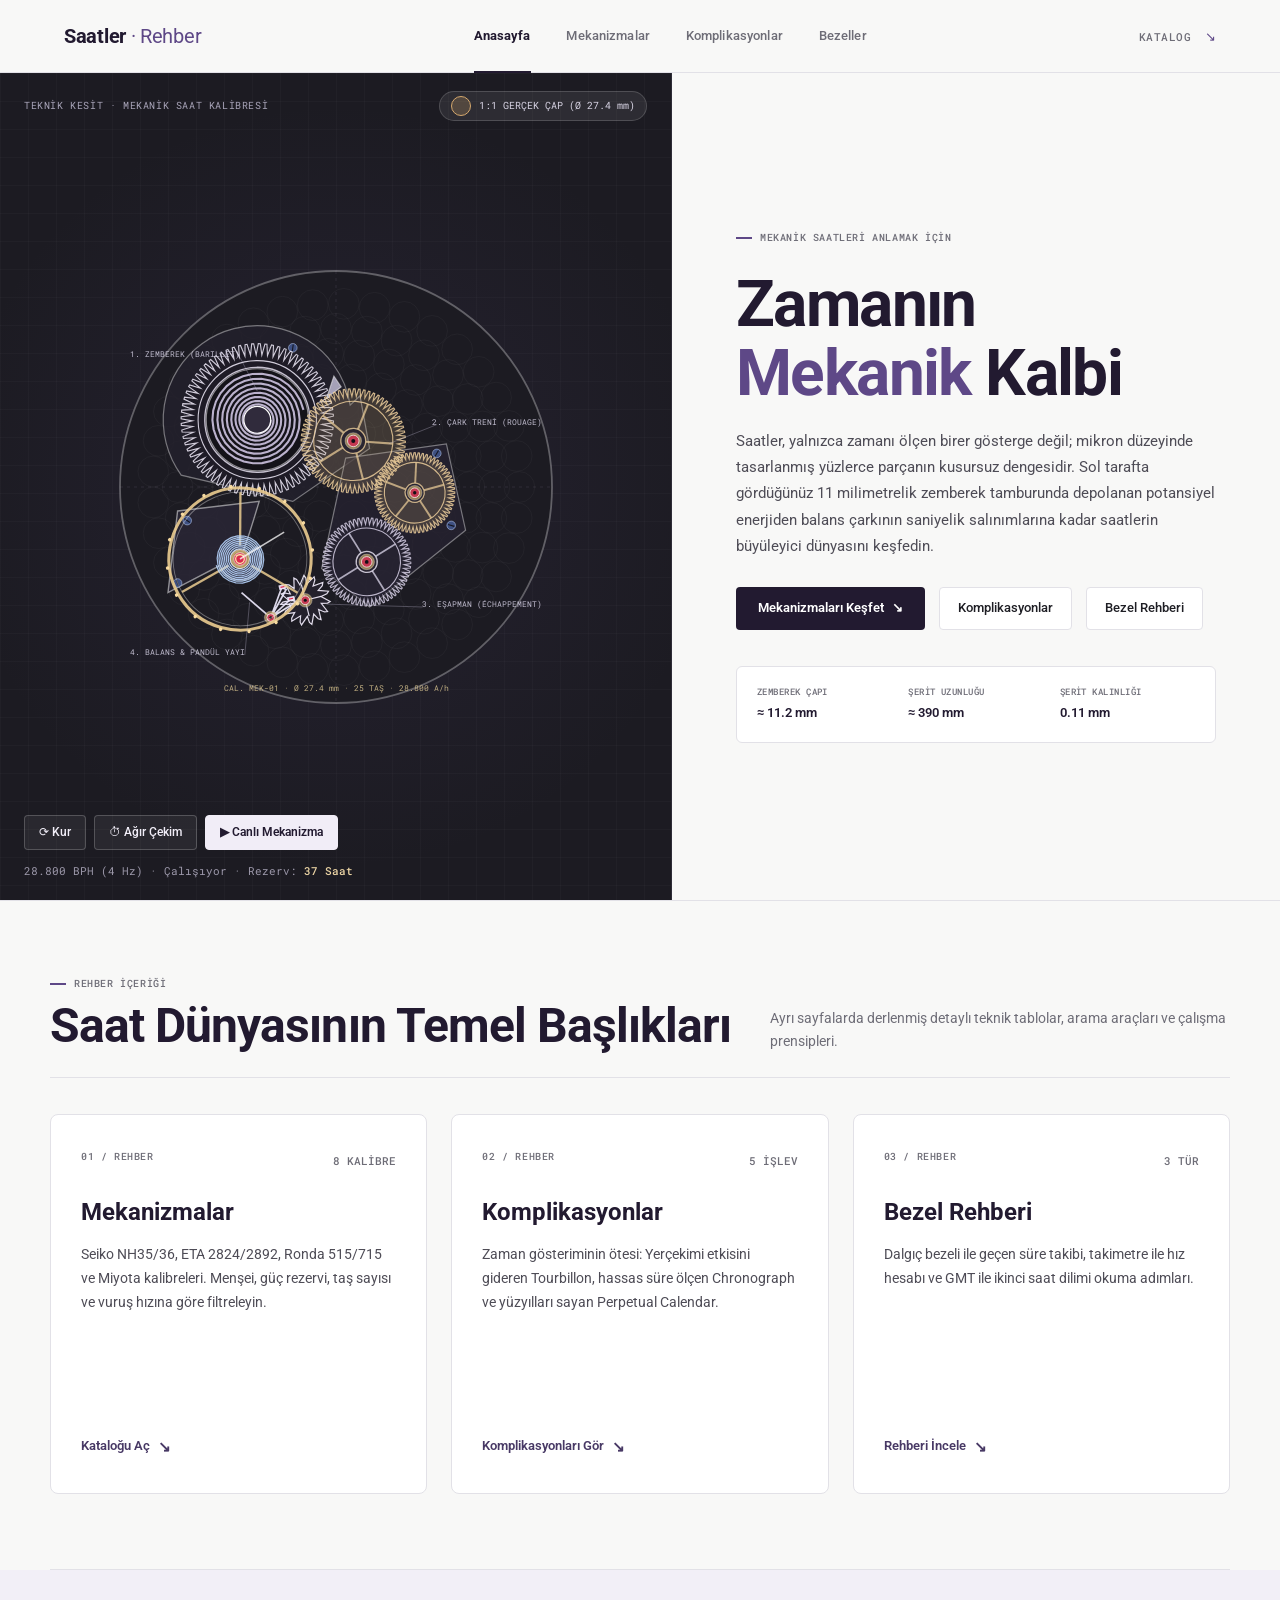
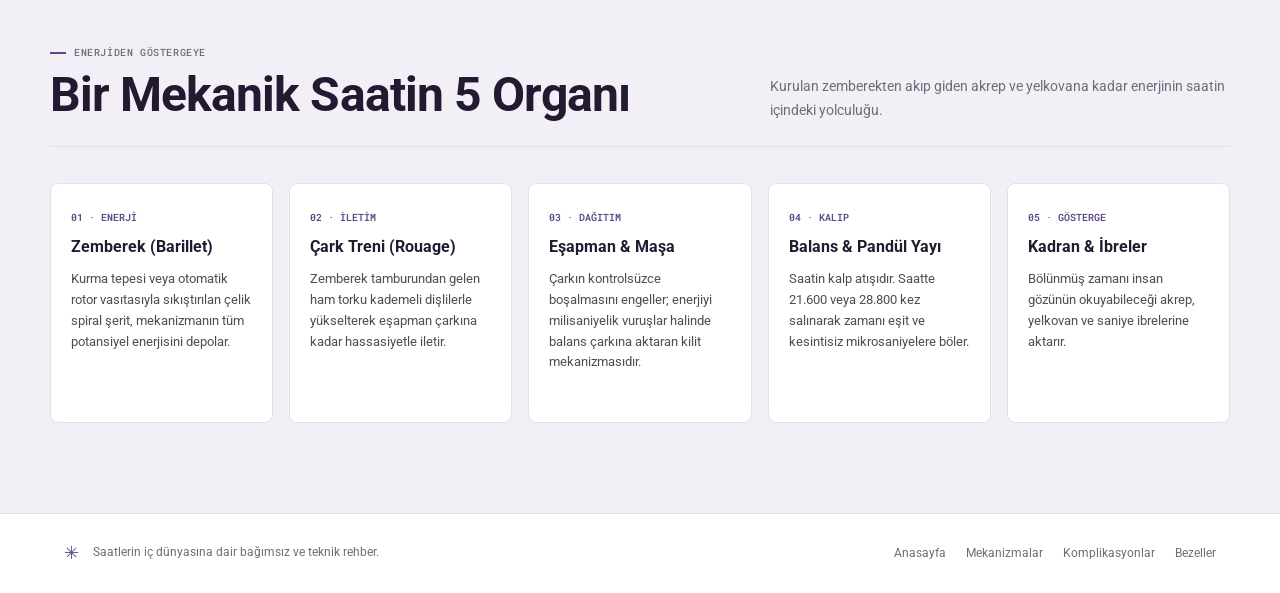
==== commit 57725b4f: "sayfalandırma yapıldı" ====
--- a/index.html
+++ b/index.html
@@ -4,340 +4,179 @@
     <meta charset="utf-8">
     <meta name="viewport" content="width=device-width, initial-scale=1">
     <meta name="theme-color" content="#f8f8f7">
-    <meta name="description" content="Saat mekanizmaları, komplikasyonları ve bezel kullanımı hakkında anlaşılır bir rehber.">
-    <title>Saatler — Mekanizmalar ve saat rehberi</title>
+    <meta name="description" content="Saat mekanizmaları, komplikasyonları ve bezel kullanımı hakkında kapsamlı ve anlaşılır bir rehber.">
+    <title>Saatler — Mekanizmalar, Komplikasyonlar ve Bezel Rehberi</title>
     <link rel="preconnect" href="https://fonts.googleapis.com">
     <link rel="preconnect" href="https://fonts.gstatic.com" crossorigin>
-    <link href="https://fonts.googleapis.com/css2?family=DM+Mono:wght@400;500&family=DM+Sans:wght@400;500;600;700&family=Space+Grotesk:wght@400;500;600;700&display=swap" rel="stylesheet">
+    <link href="https://fonts.googleapis.com/css2?family=Roboto:ital,wght@0,300;0,400;0,500;0,700;1,400&family=Roboto+Mono:wght@400;500&display=swap" rel="stylesheet">
     <link rel="stylesheet" href="styles.css">
     <script src="script.js" defer></script>
   </head>
   <body>
     <header class="topbar">
-      <a class="wordmark" href="#anasayfa" aria-label="Anasayfa">Saatler</a>
+      <a class="wordmark" href="index.html" aria-label="Saatler Rehberi Anasayfa">Saatler <span>· Rehber</span></a>
       <nav class="main-nav" aria-label="Ana gezinme">
-        <a class="nav-link" href="#anasayfa">Anasayfa</a>
-        <a class="nav-link" href="#mekanizmalar">Mekanizmalar</a>
-        <a class="nav-link" href="#komplikasyonlar">Komplikasyonlar</a>
-        <a class="nav-link" href="#bezeller">Bezeller</a>
+        <a class="nav-link active" aria-current="page" href="index.html">Anasayfa</a>
+        <a class="nav-link" href="mekanizmalar.html">Mekanizmalar</a>
+        <a class="nav-link" href="komplikasyonlar.html">Komplikasyonlar</a>
+        <a class="nav-link" href="bezeller.html">Bezeller</a>
       </nav>
-      <a class="topbar-index" href="#mekanizmalar">SAAT REHBERİ <span aria-hidden="true">↘</span></a>
+      <a class="topbar-index" href="mekanizmalar.html">KATALOG <span>↘</span></a>
     </header>
 
     <main>
-      <section class="home-hero" id="anasayfa" aria-labelledby="hero-title">
-        <div class="hero-art" aria-label="Saat zembereğinin kurma ve gevşeme hareketini gösteren animasyon" role="img">
-          <span class="art-label art-label-top">ENERJİ / HAREKET</span>
-          <span class="art-label art-label-bottom">KUR · BIRAK · TEKRARLA</span>
-          <svg class="spring-art" viewBox="0 0 640 640" aria-hidden="true">
-            <defs>
-              <linearGradient id="spring-tone" x1="0" x2="1" y1="0" y2="1">
-                <stop offset="0" stop-color="#b9a7e8"/>
-                <stop offset=".52" stop-color="#66508f"/>
-                <stop offset="1" stop-color="#392752"/>
-              </linearGradient>
-              <radialGradient id="hub-tone">
-                <stop offset="0" stop-color="#f8f8f7"/>
-                <stop offset=".55" stop-color="#b9a7e8"/>
-                <stop offset="1" stop-color="#51406e"/>
-              </radialGradient>
-            </defs>
-            <circle class="orbit orbit-one" cx="320" cy="320" r="248"/>
-            <circle class="orbit orbit-two" cx="320" cy="320" r="208"/>
-            <circle class="spring-shadow" cx="320" cy="320" r="166"/>
-            <path class="spring-coil" d="M320 320c-15-16-42-10-47 12-6 28 23 48 52 43 40-7 54-52 36-87-24-45-88-57-130-25-49 37-54 111-11 158 54 59 151 59 210 8 68-59 70-166 15-237-69-87-201-91-285-20-102 86-106 242-22 348 101 127 295 129 418 27" />
-            <g class="gear gear-large" transform="translate(320 320)">
-              <circle r="77"/>
-              <circle class="gear-hole" r="48"/>
-              <path class="gear-spoke" d="M0-74v-24M0 74v24M74 0h24M-74 0h-24M52-52l17-17M-52 52l-17 17M52 52l17 17M-52-52l-17-17"/>
-            </g>
-            <g class="gear gear-small" transform="translate(425 228)">
-              <circle r="35"/>
-              <circle class="gear-hole" r="17"/>
-              <path class="gear-spoke" d="M0-34v-12M0 34v12M34 0h12M-34 0h-12M24-24l9-9M-24 24l-9 9M24 24l9 9M-24-24l-9-9"/>
-            </g>
-            <circle class="hub" cx="320" cy="320" r="13"/>
-            <circle class="hub-center" cx="320" cy="320" r="4"/>
-          </svg>
-          <span class="art-index">01 — ZEMBEREK</span>
-        </div>
-        <div class="hero-copy">
-          <p class="eyebrow"><span class="eyebrow-mark"></span> SAATLERİ ANLAMAK İÇİN</p>
-          <h1 id="hero-title">Saatler</h1>
-          <p class="hero-intro">Saatler, zamanı ölçmenin yanında onları yapan insanların bilgisini, ihtiyaçlarını ve izlerini de taşır. İçlerindeki mekanizmalar, zamanı nasıl saydığımızı anlatan küçük ve özenli düzeneklerdir.</p>
-          <a class="text-link" href="#mekanizmalar">İç dünyayı keşfet <span aria-hidden="true">↘</span></a>
-          <div class="hero-footnote"><span>01 / 04</span><span>MEKANİK · İŞLEV · TASARIM</span></div>
-        </div>
-      </section>
+      <!-- HERO SECTION WITH REALISTIC CHARCOAL WATCH MECHANISM -->
+      <section class="home-hero" aria-labelledby="hero-title">
+        <div class="hero-art-container" aria-label="Mekanik saat kalibresinin karakalem teknik kesit çizimi ve çalışan mekanizması">
+          <div class="workbench-header">
+            <span class="workbench-tag">TEKNİK KESİT · MEKANİK SAAT KALİBRESİ</span>
+            <div class="workbench-scale-badge" title="Mekanik bir kol saati kalibresinin yaklaşık gerçek boyutu">
+              <span class="scale-circle-1to1" style="width: 20px; height: 20px;" aria-hidden="true"></span>
+              <span>1:1 GERÇEK ÇAP (Ø 27.4 mm)</span>
+            </div>
+          </div>
 
-      <section class="content-section page-wrap" id="mekanizmalar" aria-labelledby="movements-title">
-        <header class="section-heading">
-          <div>
-            <p class="eyebrow"><span class="eyebrow-mark"></span> SAATİN KALBİ</p>
-            <h2 id="movements-title">Mekanizmalar</h2>
+          <div class="canvas-wrapper">
+            <canvas id="zemberek-canvas" width="500" height="500" role="img" aria-label="Tüm saat mekanizmasının karakalem teknik kesit çizimi: Zemberek, çark grubu, eşapman maşası ve balans çarkı"></canvas>
           </div>
-          <p class="section-description">Kurmalı, otomatik ya da pilli: farklı üreticilerin mekanizmaları, saatin nasıl çalıştığını belirler.</p>
-        </header>
-        <div class="search-panel">
-          <label class="search-field">
-            <span aria-hidden="true">⌕</span>
-            <span class="visually-hidden">Mekanizmalarda ara</span>
-            <input id="movement-search" type="search" placeholder="Mekanizmalarda ara..." autocomplete="off">
-          </label>
-          <label class="filter-label">Menşei
-            <select id="origin-filter" aria-label="Menşeine göre filtrele">
-              <option value="">Tüm menşeler</option>
-              <option value="Japonya">Japonya</option>
-              <option value="İsviçre">İsviçre</option>
-            </select>
-          </label>
-          <label class="filter-label">Güç
-            <select id="reserve-filter" aria-label="Güç rezervine göre filtrele">
-              <option value="">Tüm güç rezervleri</option>
-              <option value="medium">40 saatten az</option>
-              <option value="long">40 saat ve üzeri</option>
-              <option value="battery">Pilli</option>
-            </select>
-          </label>
-          <label class="filter-label">Marka
-            <select id="brand-filter" aria-label="Markaya göre filtrele">
-              <option value="">Tüm markalar</option>
-              <option value="Seiko">Seiko</option>
-              <option value="ETA">ETA</option>
-              <option value="Ronda">Ronda</option>
-              <option value="Miyota">Miyota</option>
-            </select>
-          </label>
-          <label class="filter-label">Üretici
-            <select id="maker-filter" aria-label="Üreticiye göre filtrele">
-              <option value="">Tüm üreticiler</option>
-              <option value="Seiko Instruments">Seiko Instruments</option>
-              <option value="ETA SA">ETA SA</option>
-              <option value="Ronda AG">Ronda AG</option>
-              <option value="Miyota / Citizen">Miyota / Citizen</option>
-            </select>
-          </label>
-          <p class="result-count" id="movement-count" aria-live="polite"></p>
+
+          <div class="workbench-controls">
+            <div class="control-buttons">
+              <button id="btn-wind" class="btn-workbench" type="button" title="Zembereği kurarak mekanizmaya güç depolayın">⟳ Kur</button>
+              <button id="btn-release" class="btn-workbench" type="button" title="Ağır çekimde dişlilerin ve eşapmanın çalışmasını izleyin">⏱ Ağır Çekim</button>
+              <button id="btn-auto" class="btn-workbench active" type="button" title="Normal mekanizma çalışma hızı">▶ Canlı Mekanizma</button>
+            </div>
+            <div class="state-indicator">
+              <span id="zemberek-state-text">28.800 BPH (4 Hz)</span> · 
+              Rezerv: <strong id="zemberek-reserve-text">42 Saat</strong>
+            </div>
+          </div>
         </div>
 
-        <div class="card-grid movement-grid" id="movement-grid">
-          <article class="info-card movement-card" data-origin="Japonya" data-reserve="long" data-reserve-hours="41" data-brand="Seiko" data-maker="Seiko Instruments" data-search="Seiko NH35A otomatik Japonya hacking elle kurma tarih 24 taş">
-            <div class="card-meta"><span>SEIKO · NH SERİSİ</span><span>01</span></div>
-            <h3>NH35A</h3>
-            <p>Otomatik · tarih göstergeli</p>
-            <div class="card-specs"><span>Japonya</span><span>≈ 41 saat</span></div>
-            <button class="card-link" type="button" popovertarget="movement-nh35">Teknik detay <span aria-hidden="true">↗</span></button>
-          </article>
-          <article class="info-card movement-card" data-origin="Japonya" data-reserve="long" data-reserve-hours="41" data-brand="Seiko" data-maker="Seiko Instruments" data-search="Seiko NH36A otomatik Japonya gün tarih day date 24 taş">
-            <div class="card-meta"><span>SEIKO · NH SERİSİ</span><span>02</span></div>
-            <h3>NH36A</h3>
-            <p>Otomatik · gün ve tarih göstergeli</p>
-            <div class="card-specs"><span>Japonya</span><span>≈ 41 saat</span></div>
-            <button class="card-link" type="button" popovertarget="movement-nh36">Teknik detay <span aria-hidden="true">↗</span></button>
-          </article>
-          <article class="info-card movement-card" data-origin="İsviçre" data-reserve="medium" data-reserve-hours="38" data-brand="ETA" data-maker="ETA SA" data-search="ETA 2824-2 otomatik İsviçre tarih hack elle kurma 25 taş">
-            <div class="card-meta"><span>ETA · 2800 SERİSİ</span><span>03</span></div>
-            <h3>2824-2</h3>
-            <p>Otomatik · tarih göstergeli</p>
-            <div class="card-specs"><span>İsviçre</span><span>≈ 38 saat</span></div>
-            <button class="card-link" type="button" popovertarget="movement-eta2824">Teknik detay <span aria-hidden="true">↗</span></button>
-          </article>
-          <article class="info-card movement-card" data-origin="İsviçre" data-reserve="long" data-reserve-hours="42" data-brand="ETA" data-maker="ETA SA" data-search="ETA 2892-A2 otomatik İsviçre tarih ince profil 21 taş">
-            <div class="card-meta"><span>ETA · 2800 SERİSİ</span><span>04</span></div>
-            <h3>2892-A2</h3>
-            <p>Otomatik · ince profil</p>
-            <div class="card-specs"><span>İsviçre</span><span>≈ 42 saat</span></div>
-            <button class="card-link" type="button" popovertarget="movement-eta2892">Teknik detay <span aria-hidden="true">↗</span></button>
-          </article>
-          <article class="info-card movement-card" data-origin="İsviçre" data-reserve="battery" data-brand="Ronda" data-maker="Ronda AG" data-search="Ronda 515 kuvars quartz İsviçre pilli tarih">
-            <div class="card-meta"><span>RONDA · 500 SERİSİ</span><span>05</span></div>
-            <h3>515</h3>
-            <p>Kuvars · tarih göstergeli</p>
-            <div class="card-specs"><span>İsviçre</span><span>Pilli</span></div>
-            <button class="card-link" type="button" popovertarget="movement-ronda515">Teknik detay <span aria-hidden="true">↗</span></button>
-          </article>
-          <article class="info-card movement-card" data-origin="İsviçre" data-reserve="battery" data-brand="Ronda" data-maker="Ronda AG" data-search="Ronda 715 kuvars quartz İsviçre pilli gün tarih">
-            <div class="card-meta"><span>RONDA · 700 SERİSİ</span><span>06</span></div>
-            <h3>715</h3>
-            <p>Kuvars · gün ve tarih göstergeli</p>
-            <div class="card-specs"><span>İsviçre</span><span>Pilli</span></div>
-            <button class="card-link" type="button" popovertarget="movement-ronda715">Teknik detay <span aria-hidden="true">↗</span></button>
-          </article>
-          <article class="info-card movement-card" data-origin="Japonya" data-reserve="long" data-reserve-hours="42" data-brand="Miyota" data-maker="Miyota / Citizen" data-search="Miyota 8215 otomatik Japonya tarih 21 taş">
-            <div class="card-meta"><span>MIYOTA · 8000 SERİSİ</span><span>07</span></div>
-            <h3>8215</h3>
-            <p>Otomatik · tarih göstergeli</p>
-            <div class="card-specs"><span>Japonya</span><span>≈ 42 saat</span></div>
-            <button class="card-link" type="button" popovertarget="movement-miyota8215">Teknik detay <span aria-hidden="true">↗</span></button>
-          </article>
-          <article class="info-card movement-card" data-origin="Japonya" data-reserve="long" data-reserve-hours="42" data-brand="Miyota" data-maker="Miyota / Citizen" data-search="Miyota 9015 otomatik Japonya ince profil tarih 24 taş">
-            <div class="card-meta"><span>MIYOTA · 9000 SERİSİ</span><span>08</span></div>
-            <h3>9015</h3>
-            <p>Otomatik · ince profil</p>
-            <div class="card-specs"><span>Japonya</span><span>≈ 42 saat</span></div>
-            <button class="card-link" type="button" popovertarget="movement-miyota9015">Teknik detay <span aria-hidden="true">↗</span></button>
-          </article>
-          <p class="empty-state" id="movement-empty" hidden>Bu arama ve filtrelerle eşleşen mekanizma bulunamadı.</p>
-        </div>
+        <div class="hero-copy">
+          <p class="eyebrow"><span class="eyebrow-mark"></span> MEKANİK SAATLERİ ANLAMAK İÇİN</p>
+          <h1 id="hero-title">Zamanın <span>Mekanik</span> Kalbi</h1>
+          <p class="hero-intro">Saatler, yalnızca zamanı ölçen birer gösterge değil; mikron düzeyinde tasarlanmış yüzlerce parçanın kusursuz dengesidir. Sol tarafta gördüğünüz 11 milimetrelik zemberek tamburunda depolanan potansiyel enerjiden balans çarkının saniyelik salınımlarına kadar saatlerin büyüleyici dünyasını keşfedin.</p>
+          
+          <div class="hero-actions">
+            <a class="btn-primary" href="mekanizmalar.html">Mekanizmaları Keşfet <span>↘</span></a>
+            <a class="btn-secondary" href="komplikasyonlar.html">Komplikasyonlar</a>
+            <a class="btn-secondary" href="bezeller.html">Bezel Rehberi</a>
+          </div>
 
-        <div class="popover-panel" id="movement-nh35" popover>
-          <button class="popover-close" type="button" popovertarget="movement-nh35" popovertargetaction="hide" aria-label="Pencereyi kapat">×</button>
-          <p class="eyebrow">SEIKO · NH SERİSİ</p><h3>NH35A</h3><p class="popover-lead">Geniş kullanım alanına sahip, otomatik kurmalı mekanik bir kalibre.</p>
-          <dl class="detail-list"><div><dt>Menşei</dt><dd>Japonya</dd></div><div><dt>Üretici</dt><dd>Seiko Instruments Inc.</dd></div><div><dt>Kurma</dt><dd>Otomatik ve elle kurma</dd></div><div><dt>Güç rezervi</dt><dd>Yaklaşık 41 saat</dd></div><div><dt>Taş sayısı</dt><dd>24</dd></div><div><dt>İşlevler</dt><dd>Saat, dakika, saniye ve tarih</dd></div></dl>
-          <p class="popover-note">Saniye durdurma (hacking) özelliği, tepe çekildiğinde saniye ibresini durdurarak saati daha hassas ayarlamayı sağlar.</p>
-        </div>
-        <div class="popover-panel" id="movement-nh36" popover>
-          <button class="popover-close" type="button" popovertarget="movement-nh36" popovertargetaction="hide" aria-label="Pencereyi kapat">×</button>
-          <p class="eyebrow">SEIKO · NH SERİSİ</p><h3>NH36A</h3><p class="popover-lead">NH ailesinin gün ve tarih göstergelerini birlikte sunan otomatik üyesi.</p>
-          <dl class="detail-list"><div><dt>Menşei</dt><dd>Japonya</dd></div><div><dt>Üretici</dt><dd>Seiko Instruments Inc.</dd></div><div><dt>Kurma</dt><dd>Otomatik ve elle kurma</dd></div><div><dt>Güç rezervi</dt><dd>Yaklaşık 41 saat</dd></div><div><dt>Taş sayısı</dt><dd>24</dd></div><div><dt>İşlevler</dt><dd>Saat, dakika, saniye, gün ve tarih</dd></div></dl>
-          <p class="popover-note">Gün göstergesi farklı dillerde disk seçenekleriyle sunulabilir; kullanılacak kadran açıklığına uygun versiyon seçilmelidir.</p>
-        </div>
-        <div class="popover-panel" id="movement-eta2824" popover>
-          <button class="popover-close" type="button" popovertarget="movement-eta2824" popovertargetaction="hide" aria-label="Pencereyi kapat">×</button>
-          <p class="eyebrow">ETA · 2800 SERİSİ</p><h3>2824-2</h3><p class="popover-lead">İsviçre otomatik mekanizmaları arasında uzun süredir kullanılan, tarih göstergeli bir kalibre.</p>
-          <dl class="detail-list"><div><dt>Menşei</dt><dd>İsviçre</dd></div><div><dt>Üretici</dt><dd>ETA SA</dd></div><div><dt>Kurma</dt><dd>Otomatik ve elle kurma</dd></div><div><dt>Güç rezervi</dt><dd>Yaklaşık 38 saat</dd></div><div><dt>Taş sayısı</dt><dd>25</dd></div><div><dt>İşlevler</dt><dd>Saat, dakika, saniye ve tarih</dd></div></dl>
-          <p class="popover-note">Farklı kalite sınıfları ve üretim dönemleri bulunduğundan, teknik toleranslar versiyona göre değişebilir.</p>
-        </div>
-        <div class="popover-panel" id="movement-eta2892" popover>
-          <button class="popover-close" type="button" popovertarget="movement-eta2892" popovertargetaction="hide" aria-label="Pencereyi kapat">×</button>
-          <p class="eyebrow">ETA · 2800 SERİSİ</p><h3>2892-A2</h3><p class="popover-lead">İnce yapısıyla farklı saat tasarımlarına ve ek işlev modüllerine yer açabilen otomatik mekanizma.</p>
-          <dl class="detail-list"><div><dt>Menşei</dt><dd>İsviçre</dd></div><div><dt>Üretici</dt><dd>ETA SA</dd></div><div><dt>Kurma</dt><dd>Otomatik ve elle kurma</dd></div><div><dt>Güç rezervi</dt><dd>Yaklaşık 42 saat</dd></div><div><dt>Taş sayısı</dt><dd>21</dd></div><div><dt>İşlevler</dt><dd>Saat, dakika, saniye ve tarih</dd></div></dl>
-          <p class="popover-note">İnce kalibre, kasa yüksekliğini azaltmaya yardımcı olur. Gerçek performans servis ve ayara bağlıdır.</p>
-        </div>
-        <div class="popover-panel" id="movement-ronda515" popover>
-          <button class="popover-close" type="button" popovertarget="movement-ronda515" popovertargetaction="hide" aria-label="Pencereyi kapat">×</button>
-          <p class="eyebrow">RONDA · 500 SERİSİ</p><h3>515</h3><p class="popover-lead">Günlük kullanım için tasarlanmış, pille çalışan analog kuvars mekanizma.</p>
-          <dl class="detail-list"><div><dt>Menşei</dt><dd>İsviçre</dd></div><div><dt>Üretici</dt><dd>Ronda AG</dd></div><div><dt>Çalışma tipi</dt><dd>Kuvars · pil ile çalışır</dd></div><div><dt>Pil ömrü</dt><dd>Pil türüne ve kullanıma bağlı</dd></div><div><dt>İşlevler</dt><dd>Saat, dakika, merkez saniye ve tarih</dd></div><div><dt>Taş sayısı</dt><dd>1</dd></div></dl>
-          <p class="popover-note">Mekanik saatlerdeki gibi kurma kaynaklı bir güç rezervi yoktur; pil değişim aralığı kullanım koşullarına göre farklılık gösterir.</p>
-        </div>
-        <div class="popover-panel" id="movement-ronda715" popover>
-          <button class="popover-close" type="button" popovertarget="movement-ronda715" popovertargetaction="hide" aria-label="Pencereyi kapat">×</button>
-          <p class="eyebrow">RONDA · 700 SERİSİ</p><h3>715</h3><p class="popover-lead">Saat, dakika, saniye ile gün ve tarih bilgilerini bir arada sunan kuvars kalibre.</p>
-          <dl class="detail-list"><div><dt>Menşei</dt><dd>İsviçre</dd></div><div><dt>Üretici</dt><dd>Ronda AG</dd></div><div><dt>Çalışma tipi</dt><dd>Kuvars · pil ile çalışır</dd></div><div><dt>Pil ömrü</dt><dd>Pil türüne ve kullanıma bağlı</dd></div><div><dt>İşlevler</dt><dd>Saat, dakika, saniye, gün ve tarih</dd></div><div><dt>Taş sayısı</dt><dd>5</dd></div></dl>
-          <p class="popover-note">Gün göstergesi iki dilli olabilir. Pil ömrü, takvim işlevi ve pil tipine göre değişebilir.</p>
-        </div>
-        <div class="popover-panel" id="movement-miyota8215" popover>
-          <button class="popover-close" type="button" popovertarget="movement-miyota8215" popovertargetaction="hide" aria-label="Pencereyi kapat">×</button>
-          <p class="eyebrow">MIYOTA · 8000 SERİSİ</p><h3>8215</h3><p class="popover-lead">Otomatik kurmalı, tarih göstergeli ve pek çok farklı saatte kullanılan Japon mekanizması.</p>
-          <dl class="detail-list"><div><dt>Menşei</dt><dd>Japonya</dd></div><div><dt>Üretici</dt><dd>Miyota (Citizen Watch)</dd></div><div><dt>Kurma</dt><dd>Otomatik · elle kurma desteği versiyona bağlıdır</dd></div><div><dt>Güç rezervi</dt><dd>Yaklaşık 42 saat</dd></div><div><dt>Taş sayısı</dt><dd>21</dd></div><div><dt>İşlevler</dt><dd>Saat, dakika, saniye ve tarih</dd></div></dl>
-          <p class="popover-note">Bazı 8215 sürümlerinde saniye durdurma özelliği bulunmayabilir; özellikler kalibre revizyonuna göre doğrulanmalıdır.</p>
-        </div>
-        <div class="popover-panel" id="movement-miyota9015" popover>
-          <button class="popover-close" type="button" popovertarget="movement-miyota9015" popovertargetaction="hide" aria-label="Pencereyi kapat">×</button>
-          <p class="eyebrow">MIYOTA · 9000 SERİSİ</p><h3>9015</h3><p class="popover-lead">İnce gövdeli, otomatik kurmalı ve yüksek frekanslı bir Japon mekanizması.</p>
-          <dl class="detail-list"><div><dt>Menşei</dt><dd>Japonya</dd></div><div><dt>Üretici</dt><dd>Miyota (Citizen Watch)</dd></div><div><dt>Kurma</dt><dd>Otomatik ve elle kurma</dd></div><div><dt>Güç rezervi</dt><dd>Yaklaşık 42 saat</dd></div><div><dt>Taş sayısı</dt><dd>24</dd></div><div><dt>İşlevler</dt><dd>Saat, dakika, saniye ve tarih</dd></div></dl>
-          <p class="popover-note">Saniye durdurma işlevi bulunur. Üretici toleransları ve ayarı, günlük hassasiyeti etkileyebilir.</p>
-        </div>
-      </section>
-
-      <section class="content-section complications-section" id="komplikasyonlar" aria-labelledby="complications-title">
-        <div class="page-wrap">
-          <header class="section-heading">
-            <div>
-              <p class="eyebrow"><span class="eyebrow-mark"></span> ZAMANIN ÖTESİNDE</p>
-              <h2 id="complications-title">Komplikasyonlar</h2>
+          <div class="hero-specs-box">
+            <div class="hero-spec-item">
+              <dt>Zemberek Çapı</dt>
+              <dd>≈ 11.2 mm</dd>
             </div>
-            <p class="section-description">Saatin temel saat-dakika gösterimine eklenen işlevlere komplikasyon denir. Her biri farklı bir ihtiyaca cevap verir.</p>
-          </header>
-          <div class="search-panel complication-search-panel">
-            <label class="search-field">
-              <span aria-hidden="true">⌕</span>
-              <span class="visually-hidden">Komplikasyonlarda ara</span>
-              <input id="complication-search" type="search" placeholder="Komplikasyonlarda ara..." autocomplete="off">
-            </label>
-            <p class="result-count" id="complication-count" aria-live="polite"></p>
-          </div>
-          <div class="card-grid complication-grid" id="complication-grid">
-            <article class="info-card complication-card" data-search="tourbillon türbillon denge çarkı yerçekimi düzenleyici hassasiyet">
-              <div class="card-meta"><span>HASSASİYET DÜZENLEYİCİ</span><span>01</span></div><h3>Tourbillon</h3>
-              <p>Denge çarkını dönen bir kafesin içine alarak konum etkisini azaltmayı amaçlar.</p>
-              <button class="card-link" type="button" popovertarget="comp-tourbillon">Nasıl çalışır? <span aria-hidden="true">↗</span></button>
-            </article>
-            <article class="info-card complication-card" data-search="chronograph kronograf kronometre süre ölçme merkezi saniye sayaç">
-              <div class="card-meta"><span>SÜRE ÖLÇÜMÜ</span><span>02</span></div><h3>Chronograph</h3>
-              <p>Saatin normal gösterimini durdurmadan geçen süreyi başlatır, durdurur ve sıfırlar.</p>
-              <button class="card-link" type="button" popovertarget="comp-chronograph">Nasıl çalışır? <span aria-hidden="true">↗</span></button>
-            </article>
-            <article class="info-card complication-card" data-search="flyback chronograph flyback kronograf tek basışta sıfırla yeniden başlat">
-              <div class="card-meta"><span>HIZLI SÜRE ÖLÇÜMÜ</span><span>03</span></div><h3>Flyback chronograph</h3>
-              <p>Kronografı tek bir basışla sıfırlayıp yeni ölçüme hemen başlatır.</p>
-              <button class="card-link" type="button" popovertarget="comp-flyback">Nasıl çalışır? <span aria-hidden="true">↗</span></button>
-            </article>
-            <article class="info-card complication-card" data-search="moonphase ay evresi moon phase ay takvimi sinodik ay">
-              <div class="card-meta"><span>GÖKYÜZÜ GÖSTERGESİ</span><span>04</span></div><h3>Moonphase</h3>
-              <p>Ayın yeniaydan dolunaya uzanan evresini kadranda gösterir.</p>
-              <button class="card-link" type="button" popovertarget="comp-moonphase">Nasıl çalışır? <span aria-hidden="true">↗</span></button>
-            </article>
-            <article class="info-card complication-card" data-search="perpetual calendar perpetual calendar sonsuz takvim artık yıl ay gün takvimi">
-              <div class="card-meta"><span>TAKVİM</span><span>05</span></div><h3>Perpetual calendar</h3>
-              <p>Artık yılları da hesaba katarak ayların farklı uzunluklarına uyum sağlar.</p>
-              <button class="card-link" type="button" popovertarget="comp-calendar">Nasıl çalışır? <span aria-hidden="true">↗</span></button>
-            </article>
-            <p class="empty-state" id="complication-empty" hidden>Bu aramayla eşleşen komplikasyon bulunamadı.</p>
+            <div class="hero-spec-item">
+              <dt>Şerit Uzunluğu</dt>
+              <dd>≈ 390 mm</dd>
+            </div>
+            <div class="hero-spec-item">
+              <dt>Şerit Kalınlığı</dt>
+              <dd>0.11 mm</dd>
+            </div>
           </div>
         </div>
       </section>
 
-      <div class="popover-panel" id="comp-tourbillon" popover>
-        <button class="popover-close" type="button" popovertarget="comp-tourbillon" popovertargetaction="hide" aria-label="Pencereyi kapat">×</button>
-        <p class="eyebrow">HASSASİYET DÜZENLEYİCİ</p><h3>Tourbillon</h3><p class="popover-lead">Denge çarkı ve eşapmanı dönen bir kafese yerleştiren mekanik düzenek.</p>
-        <p class="popover-copy">Cep saatleri uzun süre aynı konumda taşındığından yerçekiminin mekanizmaya etkisi belirgin olabiliyordu. Tourbillon, düzenleyici parçaları döndürerek bu konumsal hataları ortalamaya yardımcı olmak için geliştirildi. Kol saatlerinde farklı konumlarda taşınma ve modern üretim yöntemleri bu tarihsel avantajı değiştirir.</p>
-        <p class="popover-note">Kafesin görünür biçimde dönmesi, işlevin yanı sıra mekanik ustalığı sergileyen bir tasarım öğesidir.</p>
-      </div>
-      <div class="popover-panel" id="comp-chronograph" popover>
-        <button class="popover-close" type="button" popovertarget="comp-chronograph" popovertargetaction="hide" aria-label="Pencereyi kapat">×</button>
-        <p class="eyebrow">SÜRE ÖLÇÜMÜ</p><h3>Chronograph</h3><p class="popover-lead">Saatin zaman gösterimini sürdürürken ayrıca süre ölçebilen kronograf işlevi.</p>
-        <p class="popover-copy">Genellikle kasanın yanındaki düğmeler ölçümü başlatıp durdurmaya ve ibreyi sıfırlamaya yarar. Kadrandaki küçük sayaçlar geçen dakikaları veya saatleri toplar. Kronograf, saatin temel saat gösterimine eklenen bir işlevdir; kronometre ise hassasiyeti sınanmış saatler için kullanılan bir tanımlamadır.</p>
-        <p class="popover-note">Tüm kronograflar aynı sayaç düzenine sahip değildir; kadran yerleşimi modele göre değişir.</p>
-      </div>
-      <div class="popover-panel" id="comp-flyback" popover>
-        <button class="popover-close" type="button" popovertarget="comp-flyback" popovertargetaction="hide" aria-label="Pencereyi kapat">×</button>
-        <p class="eyebrow">HIZLI SÜRE ÖLÇÜMÜ</p><h3>Flyback chronograph</h3><p class="popover-lead">Çalışan bir kronografı tek hamlede sıfırlayıp yeni ölçüme geçiren ek işlev.</p>
-        <p class="popover-copy">Standart kronografta ibreyi sıfırlamadan önce ölçümü durdurmak gerekir. Flyback mekanizmasında sıfırlama düğmesine basıldığında ibreler anında sıfırlanır ve düğme bırakılınca yeni ölçüm başlar. Bu özellik, ardışık zaman aralıklarını hızlıca ölçmek için geliştirilmiştir.</p>
-        <p class="popover-note">Kronografın özel bir türüdür; her kronografta flyback özelliği bulunmaz.</p>
-      </div>
-      <div class="popover-panel" id="comp-moonphase" popover>
-        <button class="popover-close" type="button" popovertarget="comp-moonphase" popovertargetaction="hide" aria-label="Pencereyi kapat">×</button>
-        <p class="eyebrow">GÖKYÜZÜ GÖSTERGESİ</p><h3>Moonphase</h3><p class="popover-lead">Ayın Dünya'dan görülen aydınlık bölümünün evresini gösteren takvim işlevi.</p>
-        <p class="popover-copy">Kadrandaki açıklık arkasında dönen bir disk üzerinde ay görselleri bulunur. Disk, ay döngüsünü yaklaşık 29,5 günlük bir dişli oranıyla takip eder. Bazı mekanizmalar zamanla küçük birikimli sapma yapabilir; ay evresi göstergesinin dönemsel olarak yeniden ayarlanması gerekebilir.</p>
-        <p class="popover-note">Bu gösterge ayın evresini anlatır; gökyüzündeki kesin konumunu veya yükselme saatini vermez.</p>
-      </div>
-      <div class="popover-panel" id="comp-calendar" popover>
-        <button class="popover-close" type="button" popovertarget="comp-calendar" popovertargetaction="hide" aria-label="Pencereyi kapat">×</button>
-        <p class="eyebrow">TAKVİM</p><h3>Perpetual calendar</h3><p class="popover-lead">Ay uzunluklarını ve artık yılları mekanik olarak takip eden kapsamlı takvim işlevi.</p>
-        <p class="popover-copy">Yıllık takvimden farklı olarak 30 ve 31 günlük ayları, ayrıca dört yılda bir gelen artık yılı hesaba katar. Gregoryen takvimin 100 ve 400 yıllık istisnaları çoğu mekanik perpetual calendar tarafından ayrıca otomatik olarak düzeltilmez. Bu nedenle yüzyıl dönümünde manuel düzeltme gerekebilir.</p>
-        <p class="popover-note">Takvim ayarı hassas bir işlem olabilir. Üreticinin kullanım talimatlarına uyulmalı ve tarih değiştirme aralığı kontrol edilmelidir.</p>
-      </div>
+      <!-- PORTAL SECTIONS -->
+      <section class="portal-section page-wrap" aria-labelledby="portal-title">
+        <div class="section-heading">
+          <div>
+            <p class="eyebrow"><span class="eyebrow-mark"></span> REHBER İÇERİĞİ</p>
+            <h2 id="portal-title">Saat Dünyasının Temel Başlıkları</h2>
+          </div>
+          <p class="section-description">Ayrı sayfalarda derlenmiş detaylı teknik tablolar, arama araçları ve çalışma prensipleri.</p>
+        </div>
 
-      <section class="content-section page-wrap bezel-section" id="bezeller" aria-labelledby="bezels-title">
-        <header class="section-heading">
-          <div>
-            <p class="eyebrow"><span class="eyebrow-mark"></span> KADRANIN ÇEVRESİNDE</p>
-            <h2 id="bezels-title">Bezel rehberi</h2>
+        <div class="portal-grid">
+          <article class="portal-card">
+            <div class="portal-card-header">
+              <span class="eyebrow">01 / REHBER</span>
+              <span class="portal-num">8 KALİBRE</span>
+            </div>
+            <h3>Mekanizmalar</h3>
+            <p>Seiko NH35/36, ETA 2824/2892, Ronda 515/715 ve Miyota kalibreleri. Menşei, güç rezervi, taş sayısı ve vuruş hızına göre filtreleyin.</p>
+            <a class="portal-link" href="mekanizmalar.html">Kataloğu Aç <span>↘</span></a>
+          </article>
+
+          <article class="portal-card">
+            <div class="portal-card-header">
+              <span class="eyebrow">02 / REHBER</span>
+              <span class="portal-num">5 İŞLEV</span>
+            </div>
+            <h3>Komplikasyonlar</h3>
+            <p>Zaman gösteriminin ötesi: Yerçekimi etkisini gideren Tourbillon, hassas süre ölçen Chronograph ve yüzyılları sayan Perpetual Calendar.</p>
+            <a class="portal-link" href="komplikasyonlar.html">Komplikasyonları Gör <span>↘</span></a>
+          </article>
+
+          <article class="portal-card">
+            <div class="portal-card-header">
+              <span class="eyebrow">03 / REHBER</span>
+              <span class="portal-num">3 TÜR</span>
+            </div>
+            <h3>Bezel Rehberi</h3>
+            <p>Dalgıç bezeli ile geçen süre takibi, takimetre ile hız hesabı ve GMT ile ikinci saat dilimi okuma adımları.</p>
+            <a class="portal-link" href="bezeller.html">Rehberi İncele <span>↘</span></a>
+          </article>
+        </div>
+      </section>
+
+      <!-- ANATOMY TIMELINE -->
+      <section class="anatomy-section" aria-labelledby="anatomy-title">
+        <div class="page-wrap">
+          <div class="section-heading">
+            <div>
+              <p class="eyebrow"><span class="eyebrow-mark"></span> ENERJİDEN GÖSTERGEYE</p>
+              <h2 id="anatomy-title">Bir Mekanik Saatin 5 Organı</h2>
+            </div>
+            <p class="section-description">Kurulan zemberekten akıp giden akrep ve yelkovana kadar enerjinin saatin içindeki yolculuğu.</p>
           </div>
-          <p class="section-description">Bezel, kadranı çevreleyen halkadır. Üzerindeki işaretler, geçen zamanı ya da başka bir ölçüyü pratikçe takip etmeyi sağlar.</p>
-        </header>
-        <div class="bezel-guides">
-          <article class="bezel-guide">
-            <div class="bezel-visual dive-visual" aria-hidden="true"><div class="bezel-face"><span>0</span><span>15</span><span>30</span><span>45</span><i></i></div></div>
-            <div class="bezel-copy"><p class="eyebrow">GEÇEN SÜRE</p><h3>Dalgıç bezeli</h3><p>Dakika işaretli, tek yöne dönen bezeldir. Dalışa başlarken sıfır işaretini dakika ibresiyle hizalayın; ibrenin gösterdiği dakika, başlangıçtan beri geçen süredir. Yalnızca dalış için değil, kısa süreleri takip etmek için de kullanılabilir.</p><p class="bezel-tip"><strong>İpucu</strong> Tek yöne dönüş, bezel kazara oynarsa dalış süresini olduğundan uzun gösterecek şekilde tasarlanır. Dalgıç saati ve bezel, profesyonel dalış ekipmanının veya dalış eğitiminin yerini tutmaz.</p></div>
-          </article>
-          <article class="bezel-guide">
-            <div class="bezel-visual tachy-visual" aria-hidden="true"><div class="bezel-face"><span>60</span><span>120</span><span>240</span><span>400</span><i></i></div></div>
-            <div class="bezel-copy"><p class="eyebrow">HIZ ÖLÇÜMÜ</p><h3>Takimetre</h3><p>Saatte birim başına ölçüm yapar. Kronografı ölçülen mesafenin başlangıcında başlatın; bir birimlik mesafe tamamlandığında durdurun. Saniye ibresinin takimetre skalasında işaret ettiği sayı, saatteki birim hızını verir.</p><p class="bezel-tip"><strong>Örnek</strong> Bir kilometreyi 30 saniyede tamamlarsanız ibre yaklaşık 120'yi gösterir: saatte 120 kilometre. Bu yöntem sabit hız ve bilinen mesafe gerektirir.</p></div>
-          </article>
-          <article class="bezel-guide">
-            <div class="bezel-visual gmt-visual" aria-hidden="true"><div class="bezel-face"><span>0</span><span>6</span><span>12</span><span>18</span><i></i></div></div>
-            <div class="bezel-copy"><p class="eyebrow">İKİNCİ SAAT DİLİMİ</p><h3>GMT bezeli</h3><p>24 saatlik ibre ve 24 saat skalasıyla başka bir saat dilimini okumaya yarar. GMT ibresini takip etmek istediğiniz yerin saatine ayarlayın ve bezeli o bölgenin saat farkına göre döndürün; 24 saat ibresi ikinci zaman dilimini gösterir.</p><p class="bezel-tip"><strong>İpucu</strong> Bazı GMT saatlerinde yerel saat, bağımsız ayarlanabilen akrep üzerinden takip edilir. Ayarlama sırası modele göre değişebileceğinden kullanım kılavuzunu kontrol edin.</p></div>
-          </article>
+
+          <div class="anatomy-timeline">
+            <div class="anatomy-step">
+              <span class="step-num">01 · ENERJİ</span>
+              <h4>Zemberek (Barillet)</h4>
+              <p>Kurma tepesi veya otomatik rotor vasıtasıyla sıkıştırılan çelik spiral şerit, mekanizmanın tüm potansiyel enerjisini depolar.</p>
+            </div>
+            <div class="anatomy-step">
+              <span class="step-num">02 · İLETİM</span>
+              <h4>Çark Treni (Rouage)</h4>
+              <p>Zemberek tamburundan gelen ham torku kademeli dişlilerle yükselterek eşapman çarkına kadar hassasiyetle iletir.</p>
+            </div>
+            <div class="anatomy-step">
+              <span class="step-num">03 · DAĞITIM</span>
+              <h4>Eşapman & Maşa</h4>
+              <p>Çarkın kontrolsüzce boşalmasını engeller; enerjiyi milisaniyelik vuruşlar halinde balans çarkına aktaran kilit mekanizmasıdır.</p>
+            </div>
+            <div class="anatomy-step">
+              <span class="step-num">04 · KALIP</span>
+              <h4>Balans & Pandül Yayı</h4>
+              <p>Saatin kalp atışıdır. Saatte 21.600 veya 28.800 kez salınarak zamanı eşit ve kesintisiz mikrosaniyelere böler.</p>
+            </div>
+            <div class="anatomy-step">
+              <span class="step-num">05 · GÖSTERGE</span>
+              <h4>Kadran & İbreler</h4>
+              <p>Bölünmüş zamanı insan gözünün okuyabileceği akrep, yelkovan ve saniye ibrelerine aktarır.</p>
+            </div>
+          </div>
         </div>
       </section>
     </main>
 
     <footer class="site-footer">
-      <span class="footer-mark" aria-hidden="true">✳</span>
-      <p>Saatlerin iç dünyasına dair kısa ve anlaşılır bir rehber.</p>
-      <a href="#anasayfa">Başa dön ↑</a>
+      <div class="footer-left">
+        <span class="footer-mark" aria-hidden="true">✳</span>
+        <p>Saatlerin iç dünyasına dair bağımsız ve teknik rehber.</p>
+      </div>
+      <nav class="footer-links" aria-label="Alt gezinme">
+        <a href="index.html">Anasayfa</a>
+        <a href="mekanizmalar.html">Mekanizmalar</a>
+        <a href="komplikasyonlar.html">Komplikasyonlar</a>
+        <a href="bezeller.html">Bezeller</a>
+      </nav>
     </footer>
   </body>
 </html>
--- a/styles.css
+++ b/styles.css
@@ -1,223 +1,1109 @@
 :root {
   color-scheme: light;
   --paper: #f8f8f7;
-  --surface: #fff;
-  --ink: #26262b;
-  --muted: #76767e;
-  --line: #e5e4e8;
-  --purple: #514071;
-  --purple-dark: #332548;
-  --purple-light: #eeeaf5;
-  --gray: #d7d6db;
-  --mono: "DM Mono", monospace;
-  --body: "DM Sans", sans-serif;
-  --display: "Space Grotesk", sans-serif;
+  --surface: #ffffff;
+  --ink: #1e1e24;
+  --ink-secondary: #4e4c56;
+  --muted: #6e6d77;
+  --line: #e2e1e7;
+  --line-light: #ecebf0;
+  --purple: #483965;
+  --purple-dark: #221a30;
+  --purple-light: #f1edf7;
+  --purple-tint: #eae4f5;
+  --accent: #5e4887;
+  --accent-warm: #c5975c;
+  --gray: #d7d6dc;
+  --mono: "Roboto Mono", monospace;
+  --body: "Roboto", -apple-system, BlinkMacSystemFont, "Segoe UI", sans-serif;
+  --display: "Roboto", -apple-system, BlinkMacSystemFont, "Segoe UI", sans-serif;
 }
 
 * { box-sizing: border-box; }
-html { scroll-behavior: smooth; scroll-padding-top: 88px; }
-body { margin: 0; background: var(--paper); color: var(--ink); font-family: var(--body); -webkit-font-smoothing: antialiased; }
+html { scroll-behavior: smooth; scroll-padding-top: 84px; }
+body {
+  margin: 0;
+  background: var(--paper);
+  color: var(--ink);
+  font-family: var(--body);
+  font-size: 14px;
+  line-height: 1.6;
+  -webkit-font-smoothing: antialiased;
+}
+
 button, input, select { font: inherit; }
 button, a, select { -webkit-tap-highlight-color: transparent; }
 button { color: inherit; }
 a { color: inherit; text-decoration: none; }
-::selection { background: #d7cbea; color: var(--purple-dark); }
-
-.topbar { position: sticky; z-index: 5; top: 0; display: flex; justify-content: space-between; align-items: center; min-height: 76px; padding: 0 5.2vw; border-bottom: 1px solid var(--line); background: rgba(248,248,247,.94); backdrop-filter: blur(14px); }
-.wordmark { font: 500 18px var(--display); letter-spacing: -.05em; }
-.main-nav { display: flex; align-items: center; gap: clamp(18px,3vw,42px); }
-.nav-link { position: relative; display: grid; min-height: 76px; align-items: center; color: var(--muted); font-size: 12px; transition: color .2s ease; }
-.nav-link:hover, .nav-link:focus-visible { color: var(--purple); }
-.nav-link::after { position: absolute; right: 0; bottom: -1px; left: 0; height: 2px; background: var(--purple); content: ""; transform: scaleX(0); transform-origin: left; transition: transform .2s ease; }
-.nav-link:hover::after, .nav-link:focus-visible::after { transform: scaleX(1); }
-.topbar-index { color: var(--muted); font: 9px var(--mono); letter-spacing: .05em; }
-.topbar-index span { margin-left: 8px; color: var(--purple); font-size: 14px; }
-
-.home-hero { display: grid; grid-template-columns: 1fr 1fr; min-height: calc(100svh - 76px); overflow: hidden; border-bottom: 1px solid var(--line); }
-.hero-art { position: relative; display: grid; min-height: 600px; overflow: hidden; place-items: center; background: var(--purple-dark); }
-.hero-art::before, .hero-art::after { position: absolute; width: min(68vw,620px); aspect-ratio: 1; border: 1px solid rgba(255,255,255,.11); border-radius: 50%; content: ""; }
-.hero-art::after { width: min(53vw,490px); border-color: rgba(255,255,255,.07); }
-.spring-art { position: relative; z-index: 1; display: block; width: min(79%,620px); overflow: visible; }
-.orbit { fill: none; stroke: rgba(255,255,255,.16); stroke-width: 1; }
-.orbit-one { transform-origin: 320px 320px; animation: orbit 80s linear infinite; }
-.orbit-two { stroke-dasharray: 2 9; transform-origin: 320px 320px; animation: orbit-reverse 50s linear infinite; }
-.spring-shadow { fill: rgba(255,255,255,.025); stroke: rgba(255,255,255,.1); stroke-width: 1; }
-.spring-coil { fill: none; stroke: url(#spring-tone); stroke-linecap: round; stroke-width: 12; stroke-dasharray: 1160; stroke-dashoffset: 0; filter: drop-shadow(0 3px 8px rgba(0,0,0,.24)); animation: wind 8s ease-in-out infinite alternate; }
-.gear { fill: none; stroke: rgba(255,255,255,.7); stroke-width: 2; transform-box: fill-box; transform-origin: center; }
-.gear-large { animation: orbit 22s linear infinite; }
-.gear-small { stroke: #c4b8dd; animation: orbit-reverse 14s linear infinite; }
-.gear-hole { fill: rgba(255,255,255,.07); stroke: rgba(255,255,255,.24); }
-.gear-spoke { stroke: rgba(255,255,255,.55); stroke-width: 4; stroke-linecap: round; }
-.hub { fill: url(#hub-tone); stroke: #ded5ee; stroke-width: 2; }
-.hub-center { fill: var(--purple-dark); }
-.art-label, .art-index { position: absolute; z-index: 2; color: rgba(255,255,255,.62); font: 9px var(--mono); letter-spacing: .09em; }
-.art-label-top { top: 30px; left: 5.2vw; }
-.art-label-bottom { right: 5.2vw; bottom: 31px; }
-.art-index { top: 50%; right: 5.2vw; color: rgba(255,255,255,.32); writing-mode: vertical-rl; }
-.hero-copy { position: relative; display: flex; flex-direction: column; justify-content: center; padding: 8vw 9vw 100px 8vw; animation: rise-in .7s both; }
-.eyebrow, .art-label, .art-index, .card-meta, .hero-footnote, .card-specs, .result-count, .filter-label, .footer-mark { font: 9px/1.5 var(--mono); letter-spacing: .05em; }
-.eyebrow { margin-bottom: 0; color: var(--muted); text-transform: uppercase; }
-.eyebrow-mark { display: inline-block; width: 18px; height: 1px; margin: 0 8px 3px 0; background: var(--purple); }
-h1, h2, h3, p { margin-top: 0; }
-.hero-copy h1 { max-width: 560px; margin: 26px 0 22px; font: 500 clamp(54px,7vw,92px)/.95 var(--display); letter-spacing: -.075em; }
-.hero-copy h1 span { color: var(--purple); }
-.hero-intro { max-width: 445px; margin-bottom: 31px; color: #64636b; font-size: 15px; line-height: 1.8; }
-.text-link { display: inline-flex; width: fit-content; align-items: center; gap: 12px; padding-bottom: 7px; border-bottom: 1px solid var(--purple); color: var(--purple); font-size: 12px; font-weight: 600; }
-.text-link span { font-size: 17px; transition: transform .2s ease; }
-.text-link:hover span { transform: translate(3px,3px); }
-.hero-footnote { position: absolute; right: 9vw; bottom: 31px; left: 8vw; display: flex; justify-content: space-between; color: #93919a; font-size: 8px; }
-
-.page-wrap { width: min(1120px,calc(100% - 64px)); margin: 0 auto; }
-.content-section { padding-top: 102px; padding-bottom: 90px; scroll-margin-top: 76px; }
-.section-heading { display: flex; justify-content: space-between; align-items: end; gap: 30px; padding-bottom: 28px; border-bottom: 1px solid var(--line); }
-.section-heading h2 { margin: 13px 0 0; font: 500 clamp(42px,5vw,62px)/1 var(--display); letter-spacing: -.06em; }
-.section-description { max-width: 370px; margin: 0 0 4px; color: var(--muted); font-size: 13px; line-height: 1.75; }
-.search-panel { display: flex; flex-wrap: wrap; align-items: end; gap: 10px 16px; padding: 20px 0 23px; }
-.search-field { display: flex; flex: 1 1 180px; align-items: center; gap: 9px; min-width: 165px; max-width: 260px; padding: 0 0 9px; border-bottom: 1px solid #c9c7ce; color: var(--purple); }
-.search-field:focus-within { border-color: var(--purple); }
-.search-field > span:first-child { font-size: 18px; }
-.search-field input { width: 100%; min-width: 0; border: 0; outline: 0; background: transparent; color: var(--ink); font-size: 11px; }
-.search-field input::placeholder { color: #96949c; }
-.filter-label { display: grid; gap: 5px; color: var(--muted); font-size: 8px; text-transform: uppercase; }
-.filter-label select { min-width: 125px; max-width: 190px; padding: 8px 24px 8px 9px; border: 1px solid var(--line); border-radius: 2px; background: var(--surface); color: var(--ink); font: 10px var(--body); text-transform: none; }
-.filter-label select:focus-visible, .search-field input:focus-visible { outline: 2px solid #8e78b4; outline-offset: 3px; }
-.result-count { width: 100%; margin: -4px 0 0; color: var(--muted); font-size: 8px; }
-.card-grid { display: grid; grid-template-columns: repeat(4,minmax(0,1fr)); gap: 12px; }
-.info-card { position: relative; display: flex; min-height: 254px; flex-direction: column; padding: 18px 18px 15px; border: 1px solid var(--line); background: var(--surface); transition: border-color .2s ease, transform .2s ease, box-shadow .2s ease; animation: rise-in .45s both; }
-.info-card:hover { border-color: #c8bddb; box-shadow: 0 8px 30px rgba(48,35,67,.055); transform: translateY(-3px); }
-.card-meta { display: flex; justify-content: space-between; gap: 8px; color: #8c8992; font-size: 8px; }
-.info-card h3 { margin: 34px 0 7px; font: 500 25px/1.1 var(--display); letter-spacing: -.045em; }
-.info-card > p { margin-bottom: 18px; color: var(--muted); font-size: 11px; line-height: 1.55; }
-.card-specs { display: flex; justify-content: space-between; gap: 8px; margin-top: auto; padding: 10px 0; border-top: 1px solid #efedf0; color: #74727a; font-size: 8px; }
-.card-link { display: flex; justify-content: space-between; align-items: center; width: 100%; padding: 10px 0 0; border: 0; background: transparent; color: var(--purple); cursor: pointer; text-align: left; font-size: 10px; font-weight: 600; }
-.card-link span { font-size: 15px; transition: transform .2s ease; }
-.card-link:hover span { transform: translate(2px,-2px); }
-.empty-state { grid-column: 1 / -1; padding: 55px 20px; color: var(--muted); text-align: center; font-size: 13px; }
-[hidden] { display: none !important; }
-
-.complications-section { background: #f0eef3; }
-.complications-section .page-wrap { padding-bottom: 0; }
-.complication-search-panel { padding-top: 20px; }
-.complication-grid { grid-template-columns: repeat(3,minmax(0,1fr)); }
-.complication-card { min-height: 275px; padding: 21px; }
-.complication-card h3 { max-width: 260px; margin-top: 43px; font-size: 27px; }
-.complication-card > p { max-width: 280px; margin-bottom: 25px; }
-.complication-card .card-link { margin-top: auto; }
-
-.bezel-section { padding-bottom: 115px; }
-.bezel-guides { padding-top: 18px; }
-.bezel-guide { display: grid; grid-template-columns: minmax(210px,.7fr) 1.3fr; align-items: center; gap: clamp(30px,7vw,95px); padding: 42px 0; border-bottom: 1px solid var(--line); }
-.bezel-guide:last-child { border-bottom: 0; }
-.bezel-visual { position: relative; display: grid; width: min(100%,290px); aspect-ratio: 1; margin: auto; place-items: center; border-radius: 50%; background: var(--purple-dark); }
-.bezel-visual::before { position: absolute; inset: 9%; border: 1px solid rgba(255,255,255,.19); border-radius: 50%; content: ""; }
-.bezel-face { position: relative; display: flex; width: 78%; aspect-ratio: 1; justify-content: space-between; align-items: flex-start; padding: 10% 12%; border: 1px solid rgba(255,255,255,.46); border-radius: 50%; color: #fff; font: 9px var(--mono); }
-.bezel-face::before { position: absolute; inset: 8%; border: 1px dashed rgba(255,255,255,.35); border-radius: 50%; content: ""; }
+::selection { background: #dcd3ee; color: var(--purple-dark); }
+
+/* TOPBAR */
+.topbar {
+  position: sticky;
+  z-index: 20;
+  top: 0;
+  display: flex;
+  justify-content: space-between;
+  align-items: center;
+  min-height: 72px;
+  padding: 0 5vw;
+  border-bottom: 1px solid var(--line);
+  background: rgba(248, 248, 247, 0.95);
+  backdrop-filter: blur(14px);
+}
+.wordmark {
+  font-family: var(--display);
+  font-size: 20px;
+  font-weight: 700;
+  letter-spacing: -0.015em;
+  color: var(--purple-dark);
+}
+.wordmark span {
+  color: var(--accent);
+  font-weight: 400;
+}
+.main-nav {
+  display: flex;
+  align-items: center;
+  gap: clamp(16px, 2.8vw, 36px);
+}
+.nav-link {
+  position: relative;
+  display: grid;
+  min-height: 72px;
+  align-items: center;
+  color: var(--muted);
+  font-size: 13px;
+  font-weight: 500;
+  letter-spacing: 0.01em;
+  transition: color 0.2s ease;
+}
+.nav-link:hover, .nav-link:focus-visible {
+  color: var(--purple);
+}
+.nav-link::after {
+  position: absolute;
+  right: 0;
+  bottom: -1px;
+  left: 0;
+  height: 2px;
+  background: var(--purple);
+  content: "";
+  transform: scaleX(0);
+  transform-origin: left;
+  transition: transform 0.2s ease;
+}
+.nav-link:hover::after, .nav-link:focus-visible::after {
+  transform: scaleX(1);
+}
+.nav-link.active {
+  color: var(--purple-dark);
+  font-weight: 700;
+}
+.nav-link.active::after {
+  transform: scaleX(1);
+  background: var(--purple-dark);
+}
+.topbar-index {
+  color: var(--muted);
+  font-family: var(--mono);
+  font-size: 11px;
+  font-weight: 500;
+  letter-spacing: 0.04em;
+  transition: color 0.2s ease;
+}
+.topbar-index:hover {
+  color: var(--purple);
+}
+.topbar-index span {
+  margin-left: 6px;
+  color: var(--accent);
+  font-size: 13px;
+}
+
+/* TYPOGRAPHY HELPERS */
+h1, h2, h3, h4, p { margin-top: 0; }
+.eyebrow {
+  display: flex;
+  align-items: center;
+  gap: 8px;
+  margin-bottom: 8px;
+  color: var(--muted);
+  font-family: var(--mono);
+  font-size: 10px;
+  font-weight: 500;
+  letter-spacing: 0.06em;
+  text-transform: uppercase;
+}
+.eyebrow-mark {
+  display: inline-block;
+  width: 16px;
+  height: 2px;
+  background: var(--accent);
+}
+
+/* PAGE WRAPPER & HEADINGS */
+.page-wrap {
+  width: min(1180px, calc(100% - 64px));
+  margin: 0 auto;
+}
+.content-section {
+  padding-top: 64px;
+  padding-bottom: 85px;
+}
+.section-heading {
+  display: flex;
+  justify-content: space-between;
+  align-items: flex-end;
+  gap: 28px;
+  padding-bottom: 24px;
+  border-bottom: 1px solid var(--line);
+}
+.section-heading h1, .section-heading h2 {
+  margin: 8px 0 0;
+  font-family: var(--display);
+  font-size: clamp(34px, 4.2vw, 48px);
+  font-weight: 700;
+  letter-spacing: -0.02em;
+  line-height: 1.1;
+  color: var(--purple-dark);
+}
+.section-description {
+  max-width: 460px;
+  margin: 0;
+  color: var(--muted);
+  font-size: 14px;
+  line-height: 1.65;
+}
+
+/* HOME HERO */
+.home-hero {
+  display: grid;
+  grid-template-columns: 1.05fr 0.95fr;
+  min-height: calc(100svh - 72px);
+  border-bottom: 1px solid var(--line);
+  background: var(--paper);
+}
+.hero-art-container {
+  position: relative;
+  display: flex;
+  flex-direction: column;
+  justify-content: center;
+  align-items: center;
+  padding: 30px 24px;
+  background: #1c1b22;
+  color: #e5e3eb;
+  overflow: hidden;
+  border-right: 1px solid #2f2d38;
+}
+.hero-art-container::before {
+  position: absolute;
+  inset: 0;
+  background-image: 
+    radial-gradient(circle at 50% 50%, rgba(95, 75, 140, 0.14) 0%, transparent 72%),
+    linear-gradient(rgba(255, 255, 255, 0.025) 1px, transparent 1px),
+    linear-gradient(90deg, rgba(255, 255, 255, 0.025) 1px, transparent 1px);
+  background-size: 100% 100%, 28px 28px, 28px 28px;
+  pointer-events: none;
+  content: "";
+}
+.workbench-header {
+  position: absolute;
+  top: 18px;
+  left: 24px;
+  right: 24px;
+  display: flex;
+  justify-content: space-between;
+  align-items: center;
+  z-index: 3;
+}
+.workbench-tag {
+  font-family: var(--mono);
+  font-size: 10px;
+  color: #a8a4b8;
+  letter-spacing: 0.06em;
+  text-transform: uppercase;
+}
+.workbench-scale-badge {
+  display: inline-flex;
+  align-items: center;
+  gap: 8px;
+  padding: 4px 11px;
+  border-radius: 20px;
+  background: rgba(255, 255, 255, 0.08);
+  border: 1px solid rgba(255, 255, 255, 0.16);
+  font-family: var(--mono);
+  font-size: 10px;
+  color: #d8d4e4;
+}
+.scale-circle-1to1 {
+  display: inline-block;
+  width: 14px;
+  height: 14px;
+  border-radius: 50%;
+  border: 1.5px solid #d5a86d;
+  background: rgba(213, 168, 109, 0.22);
+}
+.canvas-wrapper {
+  position: relative;
+  width: min(100%, 480px);
+  aspect-ratio: 1;
+  display: grid;
+  place-items: center;
+  z-index: 2;
+}
+#zemberek-canvas {
+  width: 100%;
+  height: 100%;
+  display: block;
+  cursor: grab;
+}
+#zemberek-canvas:active {
+  cursor: grabbing;
+}
+.workbench-controls {
+  position: absolute;
+  bottom: 20px;
+  left: 24px;
+  right: 24px;
+  display: flex;
+  justify-content: space-between;
+  align-items: center;
+  flex-wrap: wrap;
+  gap: 12px;
+  z-index: 3;
+}
+.control-buttons {
+  display: flex;
+  align-items: center;
+  gap: 8px;
+}
+.btn-workbench {
+  display: inline-flex;
+  align-items: center;
+  gap: 6px;
+  padding: 7px 14px;
+  border: 1px solid rgba(255, 255, 255, 0.2);
+  border-radius: 4px;
+  background: rgba(255, 255, 255, 0.06);
+  color: #f0edf7;
+  font-family: var(--body);
+  font-size: 12px;
+  font-weight: 500;
+  cursor: pointer;
+  transition: all 0.2s ease;
+}
+.btn-workbench:hover {
+  background: rgba(255, 255, 255, 0.16);
+  border-color: rgba(255, 255, 255, 0.35);
+  color: #fff;
+}
+.btn-workbench.active {
+  background: var(--purple-light);
+  color: var(--purple-dark);
+  border-color: var(--purple-light);
+  font-weight: 600;
+}
+.state-indicator {
+  font-family: var(--mono);
+  font-size: 11px;
+  color: #9d99ab;
+}
+.state-indicator strong {
+  color: #ecd5a5;
+  font-weight: 500;
+}
+
+/* HERO COPY */
+.hero-copy {
+  display: flex;
+  flex-direction: column;
+  justify-content: center;
+  padding: clamp(40px, 6vw, 80px) clamp(30px, 5vw, 70px);
+  background: var(--paper);
+}
+.hero-copy h1 {
+  margin: 16px 0 20px;
+  font-family: var(--display);
+  font-size: clamp(38px, 5vw, 64px);
+  font-weight: 700;
+  line-height: 1.08;
+  letter-spacing: -0.025em;
+  color: var(--purple-dark);
+}
+.hero-copy h1 span {
+  color: var(--accent);
+}
+.hero-intro {
+  max-width: 520px;
+  margin-bottom: 28px;
+  color: var(--ink-secondary);
+  font-size: 15px;
+  line-height: 1.75;
+}
+.hero-actions {
+  display: flex;
+  flex-wrap: wrap;
+  align-items: center;
+  gap: 14px;
+  margin-bottom: 36px;
+}
+.btn-primary {
+  display: inline-flex;
+  align-items: center;
+  gap: 8px;
+  padding: 11px 22px;
+  border-radius: 4px;
+  background: var(--purple-dark);
+  color: #ffffff;
+  font-size: 13px;
+  font-weight: 600;
+  transition: background 0.2s ease, transform 0.2s ease;
+}
+.btn-primary:hover {
+  background: var(--accent);
+  transform: translateY(-1px);
+}
+.btn-secondary {
+  display: inline-flex;
+  align-items: center;
+  gap: 8px;
+  padding: 10px 18px;
+  border: 1px solid var(--line);
+  border-radius: 4px;
+  background: var(--surface);
+  color: var(--ink);
+  font-size: 13px;
+  font-weight: 500;
+  transition: all 0.2s ease;
+}
+.btn-secondary:hover {
+  border-color: var(--gray);
+  background: #fdfdfd;
+}
+.hero-specs-box {
+  display: grid;
+  grid-template-columns: repeat(3, 1fr);
+  gap: 16px;
+  padding: 18px 20px;
+  border-radius: 6px;
+  border: 1px solid var(--line);
+  background: var(--surface);
+}
+.hero-spec-item dt {
+  font-family: var(--mono);
+  font-size: 9px;
+  font-weight: 500;
+  letter-spacing: 0.05em;
+  color: var(--muted);
+  text-transform: uppercase;
+  margin-bottom: 4px;
+}
+.hero-spec-item dd {
+  margin: 0;
+  font-size: 13px;
+  font-weight: 600;
+  color: var(--purple-dark);
+}
+
+/* SECTION PORTAL CARDS (HOME - TALLER & LONGER) */
+.portal-section {
+  padding: 75px 0;
+  border-bottom: 1px solid var(--line);
+}
+.portal-grid {
+  display: grid;
+  grid-template-columns: repeat(3, 1fr);
+  gap: 24px;
+  margin-top: 36px;
+}
+.portal-card {
+  display: flex;
+  flex-direction: column;
+  min-height: 380px;
+  padding: 34px 30px;
+  border: 1px solid var(--line);
+  border-radius: 8px;
+  background: var(--surface);
+  transition: transform 0.2s ease, border-color 0.2s ease, box-shadow 0.2s ease;
+}
+.portal-card:hover {
+  transform: translateY(-3px);
+  border-color: #c9bfdc;
+  box-shadow: 0 12px 36px rgba(50, 40, 70, 0.07);
+}
+.portal-card-header {
+  display: flex;
+  justify-content: space-between;
+  align-items: center;
+  margin-bottom: 20px;
+}
+.portal-num {
+  font-family: var(--mono);
+  font-size: 11px;
+  font-weight: 500;
+  color: var(--muted);
+}
+.portal-card h3 {
+  margin: 0 0 12px;
+  font-size: 24px;
+  font-weight: 700;
+  color: var(--purple-dark);
+}
+.portal-card p {
+  color: var(--ink-secondary);
+  font-size: 14px;
+  line-height: 1.7;
+  margin-bottom: 28px;
+}
+.portal-link {
+  display: inline-flex;
+  align-items: center;
+  gap: 8px;
+  margin-top: auto;
+  color: var(--purple);
+  font-size: 13px;
+  font-weight: 600;
+}
+.portal-link span {
+  font-size: 15px;
+  transition: transform 0.2s ease;
+}
+.portal-card:hover .portal-link span {
+  transform: translate(3px, -2px);
+}
+
+/* ANATOMY SECTION (HOME - TALLER & LONGER) */
+.anatomy-section {
+  padding: 75px 0 90px;
+  background: #f2eff7;
+}
+.anatomy-timeline {
+  display: grid;
+  grid-template-columns: repeat(5, 1fr);
+  gap: 16px;
+  margin-top: 36px;
+}
+.anatomy-step {
+  position: relative;
+  display: flex;
+  flex-direction: column;
+  min-height: 240px;
+  padding: 26px 20px;
+  background: var(--surface);
+  border: 1px solid var(--line);
+  border-radius: 8px;
+}
+.anatomy-step .step-num {
+  font-family: var(--mono);
+  font-size: 10px;
+  font-weight: 600;
+  color: var(--accent);
+  display: block;
+  margin-bottom: 8px;
+}
+.anatomy-step h4 {
+  margin: 0 0 10px;
+  font-size: 16px;
+  font-weight: 700;
+  color: var(--purple-dark);
+}
+.anatomy-step p {
+  margin: 0;
+  font-size: 13px;
+  color: var(--ink-secondary);
+  line-height: 1.6;
+}
+
+/* SEARCH & FILTER CONTROLS */
+.search-panel {
+  display: flex;
+  flex-wrap: wrap;
+  align-items: flex-end;
+  gap: 12px 18px;
+  padding: 24px 0 32px;
+}
+.search-field {
+  display: flex;
+  flex: 1 1 200px;
+  align-items: center;
+  gap: 10px;
+  min-width: 180px;
+  max-width: 290px;
+  padding: 7px 0 9px;
+  border-bottom: 1.5px solid #bbb8c2;
+  color: var(--purple);
+}
+.search-field:focus-within {
+  border-color: var(--purple-dark);
+}
+.search-field > span:first-child {
+  font-size: 18px;
+  color: var(--muted);
+}
+.search-field input {
+  width: 100%;
+  min-width: 0;
+  border: 0;
+  outline: 0;
+  background: transparent;
+  color: var(--ink);
+  font-family: var(--body);
+  font-size: 13px;
+}
+.search-field input::placeholder {
+  color: #92909a;
+}
+.filter-label {
+  display: grid;
+  gap: 5px;
+  color: var(--muted);
+  font-family: var(--mono);
+  font-size: 10px;
+  font-weight: 500;
+  letter-spacing: 0.04em;
+  text-transform: uppercase;
+}
+.filter-label select {
+  min-width: 140px;
+  max-width: 200px;
+  padding: 8px 24px 8px 10px;
+  border: 1px solid var(--line);
+  border-radius: 4px;
+  background: var(--surface);
+  color: var(--ink);
+  font-family: var(--body);
+  font-size: 12px;
+}
+.filter-label select:focus-visible, .search-field input:focus-visible {
+  outline: 2px solid var(--accent);
+  outline-offset: 2px;
+}
+.result-count {
+  width: 100%;
+  margin: 0;
+  color: var(--muted);
+  font-family: var(--mono);
+  font-size: 11px;
+}
+
+/* CARDS GRID - ALL CARDS TALLER & LONGER (bütün kartlar daha uzun olsun) */
+.card-grid {
+  display: grid;
+  grid-template-columns: repeat(4, minmax(0, 1fr));
+  gap: 20px;
+}
+.info-card {
+  position: relative;
+  display: flex;
+  min-height: 380px;
+  flex-direction: column;
+  padding: 26px 24px 22px;
+  border: 1px solid var(--line);
+  border-radius: 8px;
+  background: var(--surface);
+  transition: border-color 0.2s ease, transform 0.2s ease, box-shadow 0.2s ease;
+}
+.info-card:hover {
+  border-color: #c4b9db;
+  box-shadow: 0 12px 34px rgba(45, 35, 65, 0.07);
+  transform: translateY(-3px);
+}
+.card-meta {
+  display: flex;
+  justify-content: space-between;
+  gap: 8px;
+  color: var(--muted);
+  font-family: var(--mono);
+  font-size: 10px;
+  margin-bottom: 8px;
+}
+.info-card h3 {
+  margin: 12px 0 4px;
+  font-family: var(--display);
+  font-size: 24px;
+  font-weight: 700;
+  letter-spacing: -0.015em;
+  color: var(--purple-dark);
+}
+.card-subtitle {
+  margin: 0 0 12px;
+  font-size: 12px;
+  font-weight: 500;
+  color: var(--accent);
+}
+.card-description {
+  margin-bottom: 16px;
+  color: var(--ink-secondary);
+  font-size: 13px;
+  line-height: 1.65;
+}
+.card-features {
+  display: flex;
+  flex-wrap: wrap;
+  gap: 6px;
+  margin-bottom: 20px;
+}
+.feature-tag {
+  display: inline-block;
+  padding: 3px 8px;
+  border-radius: 3px;
+  background: var(--purple-light);
+  color: var(--purple-dark);
+  font-size: 10px;
+  font-family: var(--mono);
+  font-weight: 500;
+}
+.card-specs {
+  display: flex;
+  justify-content: space-between;
+  gap: 8px;
+  margin-top: auto;
+  padding: 12px 0;
+  border-top: 1px solid var(--line-light);
+  color: var(--muted);
+  font-family: var(--mono);
+  font-size: 10px;
+}
+.card-link {
+  display: flex;
+  justify-content: space-between;
+  align-items: center;
+  width: 100%;
+  padding: 12px 0 0;
+  border: 0;
+  background: transparent;
+  color: var(--purple);
+  cursor: pointer;
+  text-align: left;
+  font-size: 12px;
+  font-weight: 600;
+}
+.card-link span {
+  font-size: 14px;
+  transition: transform 0.2s ease;
+}
+.card-link:hover span {
+  transform: translate(2px, -2px);
+}
+.empty-state {
+  grid-column: 1 / -1;
+  padding: 65px 20px;
+  color: var(--muted);
+  text-align: center;
+  font-size: 14px;
+  background: var(--surface);
+  border: 1px dashed var(--line);
+  border-radius: 8px;
+}
+
+/* COMPLICATION CARDS (TALLER & LONGER) */
+.complication-grid {
+  grid-template-columns: repeat(3, minmax(0, 1fr));
+  gap: 24px;
+}
+.complication-card {
+  min-height: 420px;
+  padding: 30px 28px 24px;
+}
+.complication-card h3 {
+  margin-top: 14px;
+  font-size: 26px;
+}
+.complication-card .card-description {
+  font-size: 13.5px;
+  line-height: 1.7;
+}
+
+/* BEZEL GUIDES & STEPS CARDS */
+.bezel-guides {
+  display: flex;
+  flex-direction: column;
+  gap: 40px;
+  margin-top: 32px;
+}
+.bezel-guide {
+  display: grid;
+  grid-template-columns: minmax(240px, 0.75fr) 1.25fr;
+  align-items: center;
+  gap: clamp(28px, 5vw, 68px);
+  padding: 42px;
+  border: 1px solid var(--line);
+  border-radius: 10px;
+  background: var(--surface);
+}
+.bezel-visual {
+  position: relative;
+  display: grid;
+  width: min(100%, 280px);
+  aspect-ratio: 1;
+  margin: auto;
+  place-items: center;
+  border-radius: 50%;
+  background: var(--purple-dark);
+  box-shadow: 0 12px 32px rgba(35, 28, 50, 0.16);
+}
+.bezel-visual::before {
+  position: absolute;
+  inset: 8%;
+  border: 1px solid rgba(255, 255, 255, 0.22);
+  border-radius: 50%;
+  content: "";
+}
+.bezel-face {
+  position: relative;
+  display: flex;
+  width: 78%;
+  aspect-ratio: 1;
+  justify-content: space-between;
+  align-items: flex-start;
+  padding: 10% 12%;
+  border: 1.5px solid rgba(255, 255, 255, 0.5);
+  border-radius: 50%;
+  color: #fff;
+  font-family: var(--mono);
+  font-size: 10px;
+  font-weight: 500;
+}
+.bezel-face::before {
+  position: absolute;
+  inset: 7%;
+  border: 1px dashed rgba(255, 255, 255, 0.35);
+  border-radius: 50%;
+  content: "";
+}
 .bezel-face span:nth-child(2) { align-self: flex-end; }
 .bezel-face span:nth-child(3) { align-self: flex-end; }
 .bezel-face span:nth-child(4) { align-self: flex-start; }
-.bezel-face i { position: absolute; top: 50%; left: 50%; width: 1px; height: 31%; background: #cfc0e7; transform: translate(-50%,-100%) rotate(35deg); transform-origin: bottom; }
-.tachy-visual { background: #d9d7de; }
-.tachy-visual .bezel-face { border-color: rgba(54,44,69,.65); color: var(--purple-dark); transform: rotate(26deg); }
-.tachy-visual .bezel-face::before { border-color: rgba(54,44,69,.35); }
-.tachy-visual .bezel-face i { background: var(--purple); transform: translate(-50%,-100%) rotate(-18deg); }
-.gmt-visual { background: #f0eef3; }
-.gmt-visual .bezel-face { border-color: var(--purple); color: var(--purple-dark); transform: rotate(-18deg); }
-.gmt-visual .bezel-face::before { border-color: rgba(81,64,113,.42); }
-.gmt-visual .bezel-face i { background: var(--purple); transform: translate(-50%,-100%) rotate(65deg); }
-.bezel-copy .eyebrow { margin-bottom: 10px; }
-.bezel-copy h3 { margin-bottom: 13px; font: 500 30px var(--display); letter-spacing: -.04em; }
-.bezel-copy > p:not(.eyebrow) { max-width: 600px; margin-bottom: 15px; color: #66646d; font-size: 13px; line-height: 1.8; }
-.bezel-tip { padding: 13px 15px; border-left: 2px solid #a48cc8; background: #efedf2; font-size: 11px !important; line-height: 1.7 !important; }
-.bezel-tip strong { margin-right: 5px; color: var(--purple); }
-
-.popover-panel { position: fixed; inset: 0; width: min(560px,calc(100% - 32px)); max-height: min(82vh,760px); margin: auto; padding: 40px; overflow: auto; border: 1px solid var(--line); background: var(--paper); color: var(--ink); box-shadow: 0 20px 70px rgba(27,22,35,.22); }
-.popover-panel::backdrop { background: rgba(31,25,40,.44); backdrop-filter: blur(3px); }
-.popover-close { position: sticky; z-index: 1; top: 0; float: right; display: grid; width: 34px; height: 34px; margin: -20px -20px -30px 0; place-items: center; border: 1px solid var(--line); border-radius: 50%; background: white; cursor: pointer; font-size: 22px; line-height: 1; }
-.popover-panel h3 { margin: 14px 0 8px; font: 500 36px/1.05 var(--display); letter-spacing: -.05em; }
-.popover-lead { max-width: 430px; margin-bottom: 24px; color: var(--muted); font-size: 13px; line-height: 1.65; }
-.detail-list { display: grid; grid-template-columns: repeat(2,minmax(0,1fr)); gap: 16px 20px; margin: 0; padding: 20px 0; border-top: 1px solid var(--line); border-bottom: 1px solid var(--line); }
+.bezel-face i {
+  position: absolute;
+  top: 50%;
+  left: 50%;
+  width: 2px;
+  height: 33%;
+  background: #cfc2e6;
+  transform: translate(-50%, -100%) rotate(35deg);
+  transform-origin: bottom;
+}
+.tachy-visual {
+  background: #eae8ee;
+}
+.tachy-visual .bezel-face {
+  border-color: rgba(50, 40, 68, 0.7);
+  color: var(--purple-dark);
+  transform: rotate(26deg);
+}
+.tachy-visual .bezel-face::before {
+  border-color: rgba(50, 40, 68, 0.35);
+}
+.tachy-visual .bezel-face i {
+  background: var(--purple);
+  transform: translate(-50%, -100%) rotate(-18deg);
+}
+.gmt-visual {
+  background: #252230;
+}
+.gmt-visual .bezel-face {
+  border-color: #bda7df;
+  color: #f1edfa;
+  transform: rotate(-18deg);
+}
+.gmt-visual .bezel-face::before {
+  border-color: rgba(189, 167, 223, 0.45);
+}
+.gmt-visual .bezel-face i {
+  background: #e59a68;
+  transform: translate(-50%, -100%) rotate(65deg);
+}
+.bezel-copy h3 {
+  margin: 6px 0 14px;
+  font-family: var(--display);
+  font-size: 28px;
+  font-weight: 700;
+  color: var(--purple-dark);
+}
+.bezel-copy > p:not(.eyebrow) {
+  margin-bottom: 16px;
+  color: var(--ink-secondary);
+  font-size: 14px;
+  line-height: 1.75;
+}
+.bezel-steps-card {
+  margin: 20px 0 16px;
+  padding: 18px 22px;
+  background: #faf9fc;
+  border: 1px solid var(--line-light);
+  border-radius: 6px;
+}
+.bezel-steps-card h4 {
+  margin: 0 0 10px;
+  font-size: 14px;
+  font-weight: 700;
+  color: var(--purple-dark);
+}
+.bezel-steps-card ol {
+  margin: 0;
+  padding-left: 20px;
+  color: var(--ink-secondary);
+  font-size: 13px;
+  line-height: 1.7;
+}
+.bezel-steps-card li {
+  margin-bottom: 8px;
+}
+.bezel-steps-card li:last-child {
+  margin-bottom: 0;
+}
+.bezel-tip {
+  padding: 16px 20px;
+  border-left: 3px solid var(--accent);
+  background: var(--purple-light);
+  border-radius: 0 6px 6px 0;
+  font-size: 13px !important;
+  line-height: 1.7 !important;
+  color: #433957 !important;
+}
+.bezel-tip strong {
+  margin-right: 6px;
+  color: var(--purple-dark);
+}
+
+/* POPOVER DIALOG */
+.popover-panel {
+  position: fixed;
+  inset: 0;
+  width: min(600px, calc(100% - 32px));
+  max-height: min(85vh, 800px);
+  margin: auto;
+  padding: 38px;
+  overflow-y: auto;
+  border: 1px solid var(--line);
+  border-radius: 8px;
+  background: var(--surface);
+  color: var(--ink);
+  box-shadow: 0 24px 80px rgba(25, 18, 35, 0.25);
+}
+.popover-panel::backdrop {
+  background: rgba(25, 20, 32, 0.5);
+  backdrop-filter: blur(4px);
+}
+.popover-close {
+  position: sticky;
+  z-index: 2;
+  top: 0;
+  float: right;
+  display: grid;
+  width: 32px;
+  height: 32px;
+  margin: -16px -16px -24px 0;
+  place-items: center;
+  border: 1px solid var(--line);
+  border-radius: 50%;
+  background: var(--surface);
+  cursor: pointer;
+  font-size: 20px;
+  line-height: 1;
+  color: var(--muted);
+  transition: all 0.2s ease;
+}
+.popover-close:hover {
+  background: var(--paper);
+  color: var(--ink);
+}
+.popover-panel h3 {
+  margin: 10px 0 8px;
+  font-family: var(--display);
+  font-size: 32px;
+  font-weight: 700;
+  letter-spacing: -0.02em;
+  color: var(--purple-dark);
+}
+.popover-lead {
+  max-width: 500px;
+  margin-bottom: 22px;
+  color: var(--ink-secondary);
+  font-size: 14px;
+  line-height: 1.6;
+}
+.detail-list {
+  display: grid;
+  grid-template-columns: repeat(2, minmax(0, 1fr));
+  gap: 16px 20px;
+  margin: 0;
+  padding: 20px 0;
+  border-top: 1px solid var(--line);
+  border-bottom: 1px solid var(--line);
+}
 .detail-list div { min-width: 0; }
-.detail-list dt { margin-bottom: 5px; color: var(--muted); font: 8px var(--mono); text-transform: uppercase; }
-.detail-list dd { margin: 0; font-size: 11px; line-height: 1.5; }
-.popover-note { margin: 20px 0 0; padding: 13px 15px; background: var(--purple-light); color: #55496a; font-size: 11px; line-height: 1.7; }
-.popover-copy { color: #5f5c65; font-size: 13px; line-height: 1.8; }
-
-.site-footer { display: flex; justify-content: space-between; align-items: center; gap: 20px; min-height: 78px; padding: 0 5.2vw; border-top: 1px solid var(--line); color: var(--muted); }
-.site-footer p { margin: 0; font-size: 10px; }
-.site-footer a { color: var(--purple); font-size: 10px; }
-.footer-mark { color: var(--purple); font-size: 17px; }
-.visually-hidden { position: absolute; width: 1px; height: 1px; padding: 0; overflow: hidden; clip: rect(0,0,0,0); white-space: nowrap; clip-path: inset(50%); }
-
-@keyframes rise-in { from { opacity: 0; transform: translateY(10px); } to { opacity: 1; transform: translateY(0); } }
-@keyframes wind { from { stroke-dashoffset: 0; transform: rotate(0deg) scale(1); } to { stroke-dashoffset: 380; transform: rotate(12deg) scale(.96); } }
-@keyframes orbit { to { transform: rotate(360deg); } }
-@keyframes orbit-reverse { to { transform: rotate(-360deg); } }
-
-@media (min-width: 1500px) {
-  .page-wrap { width: min(1220px,calc(100% - 100px)); }
-}
-@media (max-width: 900px) {
-  .topbar { padding: 0 25px; }
-  .home-hero { min-height: calc(100svh - 76px); }
-  .hero-art { min-height: 520px; }
-  .hero-copy { padding-right: 6vw; padding-left: 6vw; }
-  .hero-copy h1 { font-size: clamp(50px,7vw,72px); }
-  .hero-footnote { right: 6vw; left: 6vw; }
-  .card-grid { grid-template-columns: repeat(2,minmax(0,1fr)); }
-  .complication-grid { grid-template-columns: repeat(2,minmax(0,1fr)); }
-}
-@media (max-width: 620px) {
-  html { scroll-padding-top: 112px; }
-  .topbar { position: sticky; display: block; padding: 0 16px; }
-  .wordmark, .topbar-index { display: none; }
-  .main-nav { justify-content: space-between; gap: 11px; }
-  .nav-link { min-height: 56px; font-size: 10px; }
-  .home-hero { grid-template-columns: 1fr; min-height: 0; }
-  .hero-art { min-height: min(76vw,370px); }
-  .spring-art { width: min(76%,340px); }
-  .art-label-top { top: 18px; left: 18px; }
-  .art-label-bottom { right: 18px; bottom: 18px; }
-  .art-index { right: 18px; }
-  .hero-copy { min-height: 400px; padding: 55px 25px 85px; }
-  .hero-copy h1 { max-width: 470px; margin: 19px 0 16px; font-size: clamp(55px,13vw,75px); }
-  .hero-intro { max-width: 450px; font-size: 13px; }
-  .hero-footnote { right: 25px; bottom: 23px; left: 25px; }
-  .page-wrap { width: calc(100% - 36px); }
-  .content-section { padding-top: 74px; padding-bottom: 65px; }
-  .section-heading { align-items: flex-start; flex-direction: column; gap: 12px; padding-bottom: 21px; }
-  .section-heading h2 { font-size: 46px; }
-  .section-description { font-size: 12px; }
-  .search-panel { gap: 12px; }
-  .search-field { flex-basis: 100%; max-width: none; }
-  .filter-label { flex: 1 1 40%; }
-  .filter-label select { width: 100%; max-width: none; min-width: 0; }
-  .card-grid, .complication-grid { grid-template-columns: repeat(2,minmax(0,1fr)); gap: 9px; }
-  .info-card { min-height: 245px; padding: 14px 12px 12px; }
-  .card-meta { font-size: 7px; }
-  .info-card h3 { margin-top: 27px; font-size: 21px; overflow-wrap: anywhere; }
-  .info-card > p { font-size: 10px; }
-  .card-specs { font-size: 7px; }
-  .card-link { font-size: 9px; }
-  .complication-card { min-height: 258px; }
-  .complication-card h3 { margin-top: 32px; font-size: 22px; }
-  .bezel-section { padding-bottom: 75px; }
-  .bezel-guide { grid-template-columns: 1fr; gap: 24px; padding: 31px 0; }
-  .bezel-visual { width: min(68vw,250px); }
-  .bezel-copy h3 { font-size: 26px; }
-  .bezel-copy > p:not(.eyebrow) { font-size: 12px; }
-  .popover-panel { padding: 34px 23px 24px; }
-  .popover-close { margin: -16px -11px -30px 0; }
-  .popover-panel h3 { font-size: 31px; }
-  .detail-list { gap: 14px 12px; }
-  .site-footer { min-height: 74px; padding: 17px 18px; }
-  .site-footer p { max-width: 225px; line-height: 1.5; }
-}
-@media (max-width: 370px) {
-  .main-nav { gap: 7px; }
-  .nav-link { font-size: 9px; }
-  .card-grid, .complication-grid { grid-template-columns: 1fr; }
-  .info-card { min-height: 218px; }
-}
+.detail-list dt {
+  margin-bottom: 4px;
+  color: var(--muted);
+  font-family: var(--mono);
+  font-size: 10px;
+  text-transform: uppercase;
+  letter-spacing: 0.04em;
+}
+.detail-list dd {
+  margin: 0;
+  font-size: 13px;
+  font-weight: 500;
+  color: var(--ink);
+  line-height: 1.5;
+}
+.popover-note {
+  margin: 20px 0 0;
+  padding: 15px 18px;
+  background: var(--purple-light);
+  border-radius: 4px;
+  color: #4b3e64;
+  font-size: 12.5px;
+  line-height: 1.65;
+}
+.popover-copy {
+  color: var(--ink-secondary);
+  font-size: 13.5px;
+  line-height: 1.75;
+  margin-bottom: 14px;
+}
+
+/* SITE FOOTER */
+.site-footer {
+  display: flex;
+  justify-content: space-between;
+  align-items: center;
+  flex-wrap: wrap;
+  gap: 20px;
+  min-height: 80px;
+  padding: 22px 5vw;
+  border-top: 1px solid var(--line);
+  background: var(--surface);
+  color: var(--muted);
+}
+.footer-left {
+  display: flex;
+  align-items: center;
+  gap: 14px;
+}
+.footer-mark {
+  color: var(--accent);
+  font-size: 18px;
+}
+.site-footer p {
+  margin: 0;
+  font-size: 12px;
+}
+.footer-links {
+  display: flex;
+  gap: 20px;
+  font-size: 12px;
+}
+.footer-links a:hover {
+  color: var(--purple);
+}
+
+/* RESPONSIVE DESIGN */
+@media (max-width: 1024px) {
+  .card-grid {
+    grid-template-columns: repeat(2, minmax(0, 1fr));
+  }
+  .complication-grid {
+    grid-template-columns: repeat(2, minmax(0, 1fr));
+  }
+}
+
+@media (max-width: 960px) {
+  .home-hero {
+    grid-template-columns: 1fr;
+    min-height: auto;
+  }
+  .hero-art-container {
+    min-height: 480px;
+    border-right: 0;
+    border-bottom: 1px solid #2f2d38;
+  }
+  .portal-grid {
+    grid-template-columns: 1fr;
+  }
+  .anatomy-timeline {
+    grid-template-columns: repeat(2, 1fr);
+  }
+  .bezel-guide {
+    grid-template-columns: 1fr;
+    gap: 32px;
+  }
+}
+
+@media (max-width: 640px) {
+  .topbar {
+    padding: 0 16px;
+    min-height: 60px;
+  }
+  .wordmark {
+    font-size: 17px;
+  }
+  .topbar-index {
+    display: none;
+  }
+  .main-nav {
+    gap: 12px;
+  }
+  .nav-link {
+    min-height: 60px;
+    font-size: 12px;
+  }
+  .hero-art-container {
+    min-height: 400px;
+    padding: 20px 14px;
+  }
+  .canvas-wrapper {
+    width: min(100%, 340px);
+  }
+  .hero-copy {
+    padding: 36px 20px;
+  }
+  .hero-copy h1 {
+    font-size: 34px;
+  }
+  .hero-specs-box {
+    grid-template-columns: 1fr;
+    gap: 12px;
+  }
+  .page-wrap {
+    width: calc(100% - 32px);
+  }
+  .content-section {
+    padding-top: 48px;
+    padding-bottom: 60px;
+  }
+  .section-heading {
+    flex-direction: column;
+    align-items: flex-start;
+    gap: 12px;
+  }
+  .card-grid, .complication-grid {
+    grid-template-columns: 1fr;
+  }
+  .anatomy-timeline {
+    grid-template-columns: 1fr;
+  }
+  .search-field {
+    flex-basis: 100%;
+    max-width: none;
+  }
+  .popover-panel {
+    padding: 28px 20px;
+  }
+  .detail-list {
+    grid-template-columns: 1fr;
+    gap: 12px;
+  }
+}
+
 @media (prefers-reduced-motion: reduce) {
-  *, *::before, *::after { scroll-behavior: auto !important; animation-duration: .01ms !important; animation-iteration-count: 1 !important; transition-duration: .01ms !important; }
-}
+  *, *::before, *::after {
+    scroll-behavior: auto !important;
+    animation-duration: 0.01ms !important;
+    animation-iteration-count: 1 !important;
+    transition-duration: 0.01ms !important;
+  }
+}
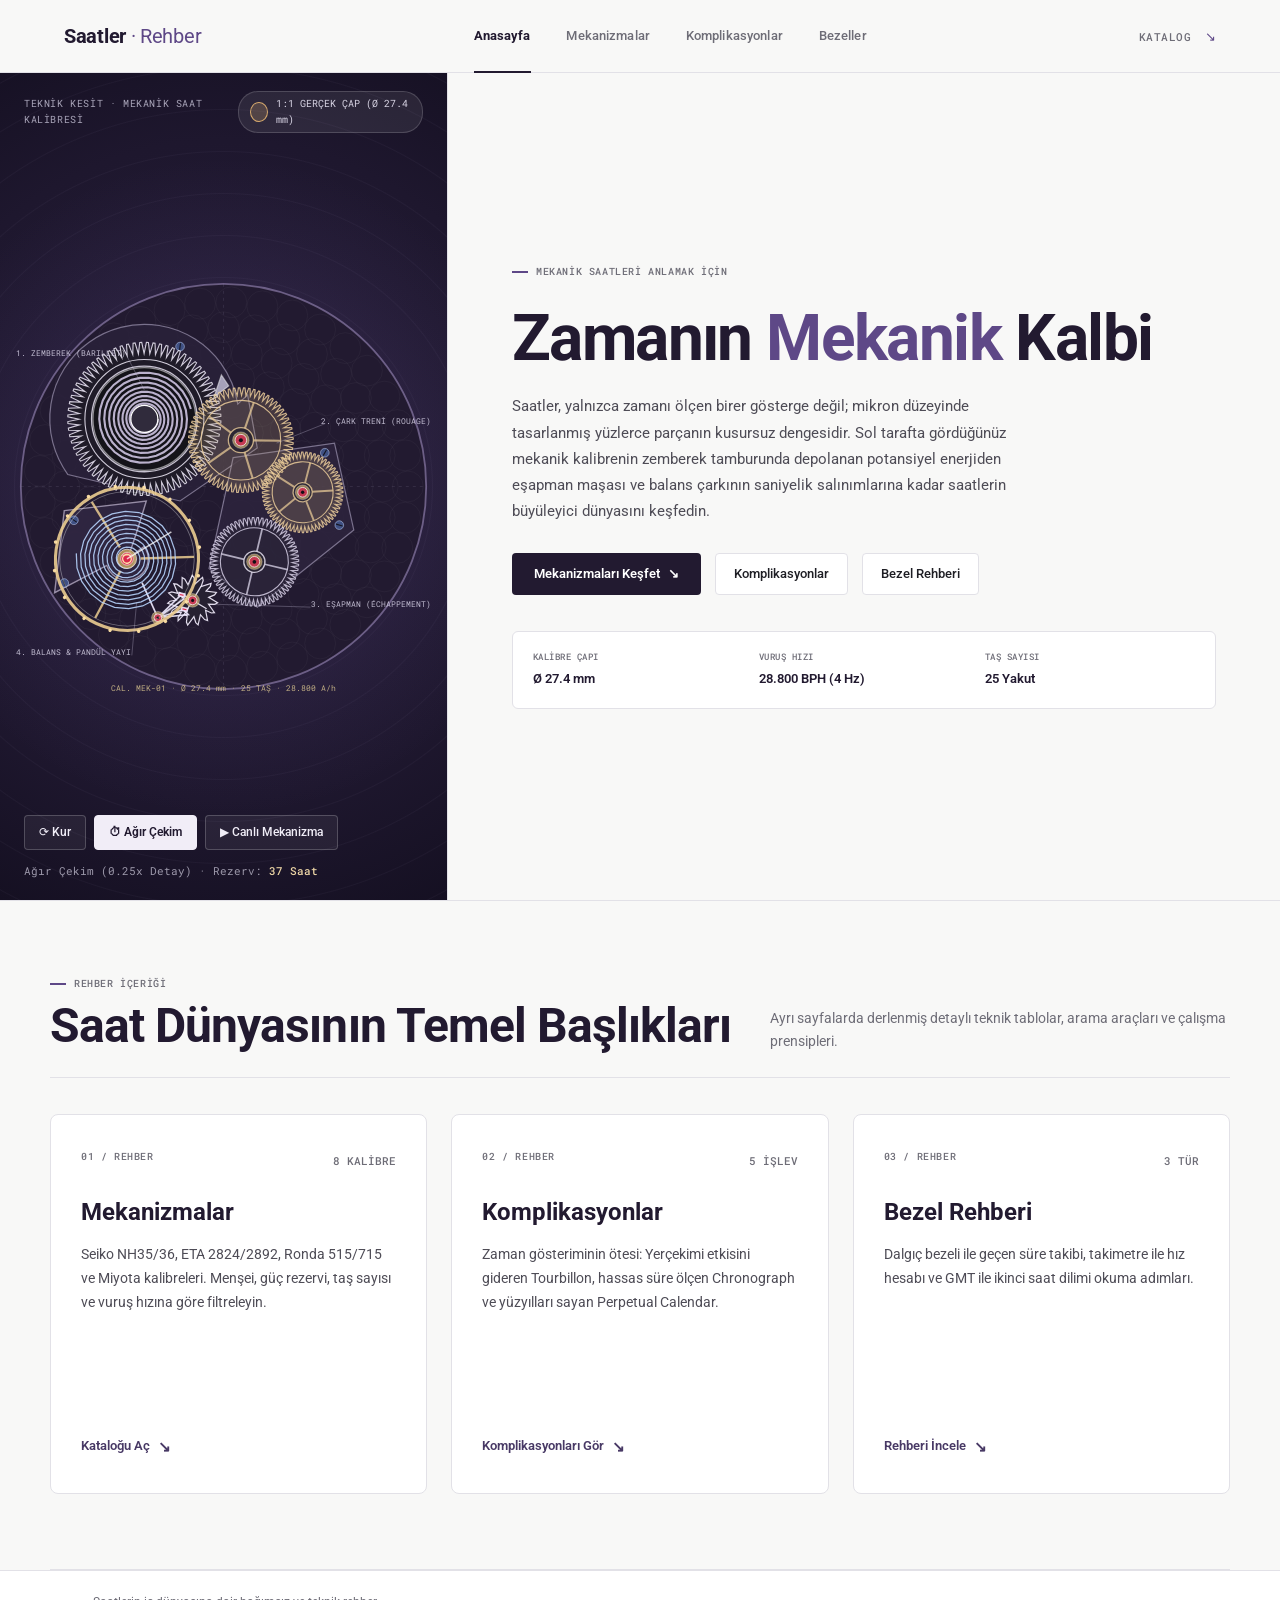
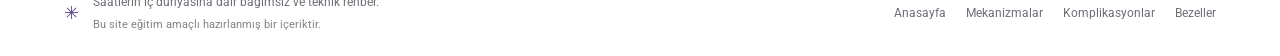
==== commit f2f71e16: "alternatif 1" ====
--- a/index.html
+++ b/index.html
@@ -43,11 +43,11 @@
           <div class="workbench-controls">
             <div class="control-buttons">
               <button id="btn-wind" class="btn-workbench" type="button" title="Zembereği kurarak mekanizmaya güç depolayın">⟳ Kur</button>
-              <button id="btn-release" class="btn-workbench" type="button" title="Ağır çekimde dişlilerin ve eşapmanın çalışmasını izleyin">⏱ Ağır Çekim</button>
-              <button id="btn-auto" class="btn-workbench active" type="button" title="Normal mekanizma çalışma hızı">▶ Canlı Mekanizma</button>
+              <button id="btn-release" class="btn-workbench active" type="button" title="Ağır çekimde dişlilerin ve eşapmanın çalışmasını izleyin">⏱ Ağır Çekim</button>
+              <button id="btn-auto" class="btn-workbench" type="button" title="Normal mekanizma çalışma hızı">▶ Canlı Mekanizma</button>
             </div>
             <div class="state-indicator">
-              <span id="zemberek-state-text">28.800 BPH (4 Hz)</span> · 
+              <span id="zemberek-state-text">Ağır Çekim (0.25x Detay)</span> · 
               Rezerv: <strong id="zemberek-reserve-text">42 Saat</strong>
             </div>
           </div>
@@ -56,7 +56,7 @@
         <div class="hero-copy">
           <p class="eyebrow"><span class="eyebrow-mark"></span> MEKANİK SAATLERİ ANLAMAK İÇİN</p>
           <h1 id="hero-title">Zamanın <span>Mekanik</span> Kalbi</h1>
-          <p class="hero-intro">Saatler, yalnızca zamanı ölçen birer gösterge değil; mikron düzeyinde tasarlanmış yüzlerce parçanın kusursuz dengesidir. Sol tarafta gördüğünüz 11 milimetrelik zemberek tamburunda depolanan potansiyel enerjiden balans çarkının saniyelik salınımlarına kadar saatlerin büyüleyici dünyasını keşfedin.</p>
+          <p class="hero-intro">Saatler, yalnızca zamanı ölçen birer gösterge değil; mikron düzeyinde tasarlanmış yüzlerce parçanın kusursuz dengesidir. Sol tarafta gördüğünüz mekanik kalibrenin zemberek tamburunda depolanan potansiyel enerjiden eşapman maşası ve balans çarkının saniyelik salınımlarına kadar saatlerin büyüleyici dünyasını keşfedin.</p>
           
           <div class="hero-actions">
             <a class="btn-primary" href="mekanizmalar.html">Mekanizmaları Keşfet <span>↘</span></a>
@@ -66,16 +66,16 @@
 
           <div class="hero-specs-box">
             <div class="hero-spec-item">
-              <dt>Zemberek Çapı</dt>
-              <dd>≈ 11.2 mm</dd>
+              <dt>Kalibre Çapı</dt>
+              <dd>Ø 27.4 mm</dd>
             </div>
             <div class="hero-spec-item">
-              <dt>Şerit Uzunluğu</dt>
-              <dd>≈ 390 mm</dd>
+              <dt>Vuruş Hızı</dt>
+              <dd>28.800 BPH (4 Hz)</dd>
             </div>
             <div class="hero-spec-item">
-              <dt>Şerit Kalınlığı</dt>
-              <dd>0.11 mm</dd>
+              <dt>Taş Sayısı</dt>
+              <dd>25 Yakut</dd>
             </div>
           </div>
         </div>
@@ -123,53 +123,15 @@
           </article>
         </div>
       </section>
-
-      <!-- ANATOMY TIMELINE -->
-      <section class="anatomy-section" aria-labelledby="anatomy-title">
-        <div class="page-wrap">
-          <div class="section-heading">
-            <div>
-              <p class="eyebrow"><span class="eyebrow-mark"></span> ENERJİDEN GÖSTERGEYE</p>
-              <h2 id="anatomy-title">Bir Mekanik Saatin 5 Organı</h2>
-            </div>
-            <p class="section-description">Kurulan zemberekten akıp giden akrep ve yelkovana kadar enerjinin saatin içindeki yolculuğu.</p>
-          </div>
-
-          <div class="anatomy-timeline">
-            <div class="anatomy-step">
-              <span class="step-num">01 · ENERJİ</span>
-              <h4>Zemberek (Barillet)</h4>
-              <p>Kurma tepesi veya otomatik rotor vasıtasıyla sıkıştırılan çelik spiral şerit, mekanizmanın tüm potansiyel enerjisini depolar.</p>
-            </div>
-            <div class="anatomy-step">
-              <span class="step-num">02 · İLETİM</span>
-              <h4>Çark Treni (Rouage)</h4>
-              <p>Zemberek tamburundan gelen ham torku kademeli dişlilerle yükselterek eşapman çarkına kadar hassasiyetle iletir.</p>
-            </div>
-            <div class="anatomy-step">
-              <span class="step-num">03 · DAĞITIM</span>
-              <h4>Eşapman & Maşa</h4>
-              <p>Çarkın kontrolsüzce boşalmasını engeller; enerjiyi milisaniyelik vuruşlar halinde balans çarkına aktaran kilit mekanizmasıdır.</p>
-            </div>
-            <div class="anatomy-step">
-              <span class="step-num">04 · KALIP</span>
-              <h4>Balans & Pandül Yayı</h4>
-              <p>Saatin kalp atışıdır. Saatte 21.600 veya 28.800 kez salınarak zamanı eşit ve kesintisiz mikrosaniyelere böler.</p>
-            </div>
-            <div class="anatomy-step">
-              <span class="step-num">05 · GÖSTERGE</span>
-              <h4>Kadran & İbreler</h4>
-              <p>Bölünmüş zamanı insan gözünün okuyabileceği akrep, yelkovan ve saniye ibrelerine aktarır.</p>
-            </div>
-          </div>
-        </div>
-      </section>
     </main>
 
     <footer class="site-footer">
       <div class="footer-left">
         <span class="footer-mark" aria-hidden="true">✳</span>
-        <p>Saatlerin iç dünyasına dair bağımsız ve teknik rehber.</p>
+        <div>
+          <p>Saatlerin iç dünyasına dair bağımsız ve teknik rehber.</p>
+          <p class="footer-disclaimer">Bu site eğitim amaçlı hazırlanmış bir içeriktir.</p>
+        </div>
       </div>
       <nav class="footer-links" aria-label="Alt gezinme">
         <a href="index.html">Anasayfa</a>
--- a/styles.css
+++ b/styles.css
@@ -179,7 +179,7 @@
 /* HOME HERO */
 .home-hero {
   display: grid;
-  grid-template-columns: 1.05fr 0.95fr;
+  grid-template-columns: 35% 65%;
   min-height: calc(100svh - 72px);
   border-bottom: 1px solid var(--line);
   background: var(--paper);
@@ -190,20 +190,18 @@
   flex-direction: column;
   justify-content: center;
   align-items: center;
-  padding: 30px 24px;
-  background: #1c1b22;
-  color: #e5e3eb;
+  padding: 24px 16px;
+  background: radial-gradient(circle at 50% 48%, #28203c 0%, #1e172e 68%, #151022 100%);
+  color: #e8e5f0;
   overflow: hidden;
-  border-right: 1px solid #2f2d38;
+  border-right: 1px solid var(--line);
 }
 .hero-art-container::before {
   position: absolute;
   inset: 0;
   background-image: 
-    radial-gradient(circle at 50% 50%, rgba(95, 75, 140, 0.14) 0%, transparent 72%),
-    linear-gradient(rgba(255, 255, 255, 0.025) 1px, transparent 1px),
-    linear-gradient(90deg, rgba(255, 255, 255, 0.025) 1px, transparent 1px);
-  background-size: 100% 100%, 28px 28px, 28px 28px;
+    radial-gradient(circle at 50% 50%, rgba(138, 108, 196, 0.2) 0%, transparent 70%),
+    repeating-radial-gradient(circle at 50% 50%, transparent 0, transparent 40px, rgba(210, 195, 240, 0.04) 41px, transparent 42px);
   pointer-events: none;
   content: "";
 }
@@ -992,6 +990,12 @@
   margin: 0;
   font-size: 12px;
 }
+.footer-disclaimer {
+  margin-top: 4px !important;
+  font-size: 11px !important;
+  color: var(--muted);
+  opacity: 0.85;
+}
 .footer-links {
   display: flex;
   gap: 20px;
@@ -1002,6 +1006,12 @@
 }
 
 /* RESPONSIVE DESIGN */
+@media (max-width: 1200px) {
+  .home-hero {
+    grid-template-columns: 42% 58%;
+  }
+}
+
 @media (max-width: 1024px) {
   .card-grid {
     grid-template-columns: repeat(2, minmax(0, 1fr));
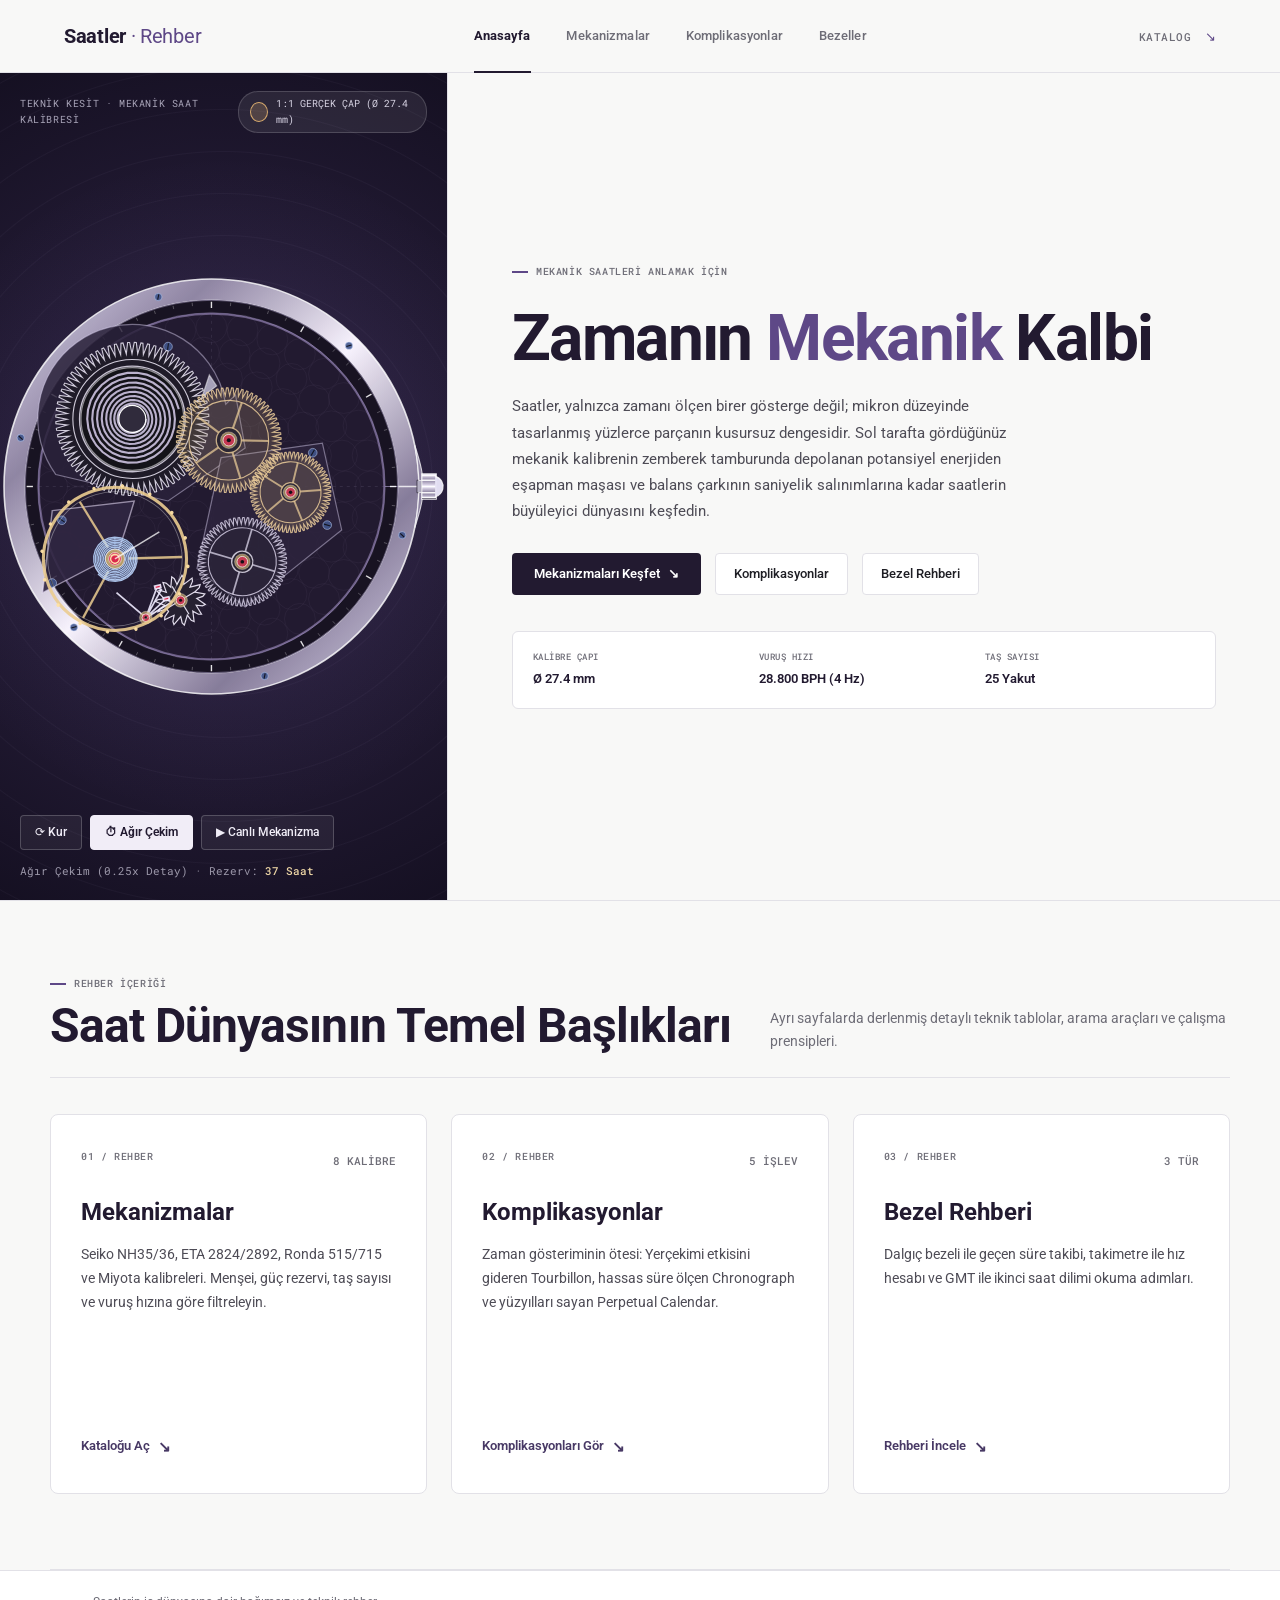
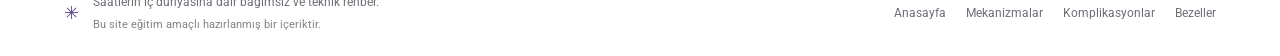
==== commit a7748be5: "anasayfa bitti" ====
--- a/index.html
+++ b/index.html
@@ -37,7 +37,7 @@
           </div>
 
           <div class="canvas-wrapper">
-            <canvas id="zemberek-canvas" width="500" height="500" role="img" aria-label="Tüm saat mekanizmasının karakalem teknik kesit çizimi: Zemberek, çark grubu, eşapman maşası ve balans çarkı"></canvas>
+            <canvas id="zemberek-canvas" width="560" height="560" role="img" aria-label="Kasa çerçevesi içinde tam mekanik saat kalibresi ve kurma kolu"></canvas>
           </div>
 
           <div class="workbench-controls">
--- a/styles.css
+++ b/styles.css
@@ -190,8 +190,12 @@
   flex-direction: column;
   justify-content: center;
   align-items: center;
-  padding: 24px 16px;
-  background: radial-gradient(circle at 50% 48%, #28203c 0%, #1e172e 68%, #151022 100%);
+  width: 100%;
+  height: 100%;
+  min-height: 520px;
+  box-sizing: border-box;
+  padding: 60px 0;
+  background: radial-gradient(circle at 50% 50%, #28203c 0%, #1e172e 68%, #151022 100%);
   color: #e8e5f0;
   overflow: hidden;
   border-right: 1px solid var(--line);
@@ -208,12 +212,16 @@
 .workbench-header {
   position: absolute;
   top: 18px;
-  left: 24px;
-  right: 24px;
+  left: 20px;
+  right: 20px;
   display: flex;
   justify-content: space-between;
   align-items: center;
-  z-index: 3;
+  z-index: 4;
+  pointer-events: none;
+}
+.workbench-header > * {
+  pointer-events: auto;
 }
 .workbench-tag {
   font-family: var(--mono);
@@ -244,17 +252,21 @@
 }
 .canvas-wrapper {
   position: relative;
-  width: min(100%, 480px);
-  aspect-ratio: 1;
-  display: grid;
-  place-items: center;
+  width: 100%;
+  aspect-ratio: 1 / 1;
+  max-width: 100%;
+  display: flex;
+  align-items: center;
+  justify-content: center;
   z-index: 2;
+  margin: auto 0;
 }
 #zemberek-canvas {
   width: 100%;
   height: 100%;
   display: block;
   cursor: grab;
+  touch-action: none;
 }
 #zemberek-canvas:active {
   cursor: grabbing;
@@ -262,14 +274,14 @@
 .workbench-controls {
   position: absolute;
   bottom: 20px;
-  left: 24px;
-  right: 24px;
+  left: 20px;
+  right: 20px;
   display: flex;
   justify-content: space-between;
   align-items: center;
   flex-wrap: wrap;
   gap: 12px;
-  z-index: 3;
+  z-index: 4;
 }
 .control-buttons {
   display: flex;
@@ -1008,7 +1020,7 @@
 /* RESPONSIVE DESIGN */
 @media (max-width: 1200px) {
   .home-hero {
-    grid-template-columns: 42% 58%;
+    grid-template-columns: 35% 65%;
   }
 }
 
@@ -1027,9 +1039,14 @@
     min-height: auto;
   }
   .hero-art-container {
-    min-height: 480px;
+    min-height: 500px;
     border-right: 0;
     border-bottom: 1px solid #2f2d38;
+    padding: 60px 20px;
+  }
+  .canvas-wrapper {
+    width: min(100%, 480px);
+    margin: 0 auto;
   }
   .portal-grid {
     grid-template-columns: 1fr;
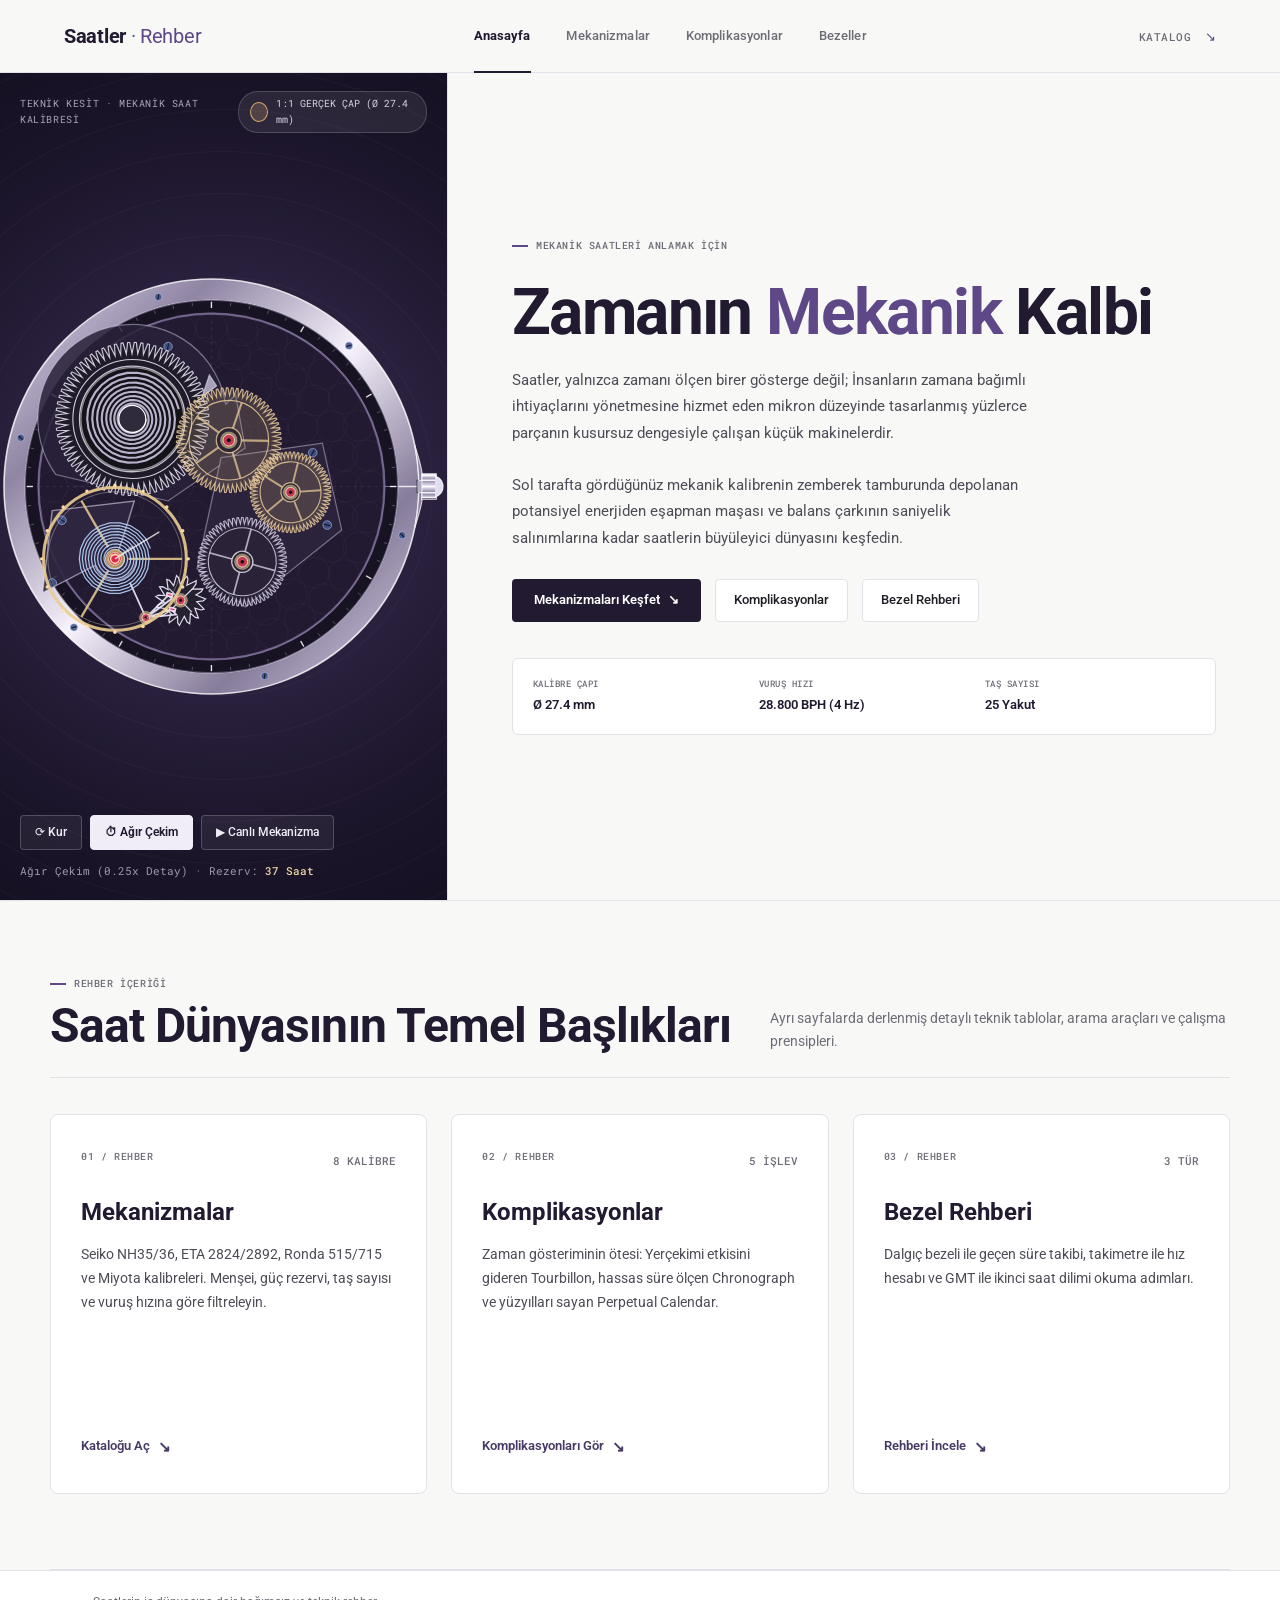
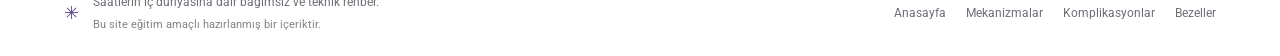
==== commit 9c580cc4: "index.html metin düzenlemesi" ====
--- a/index.html
+++ b/index.html
@@ -1,144 +1,165 @@
 <!doctype html>
 <html lang="tr">
-  <head>
-    <meta charset="utf-8">
-    <meta name="viewport" content="width=device-width, initial-scale=1">
-    <meta name="theme-color" content="#f8f8f7">
-    <meta name="description" content="Saat mekanizmaları, komplikasyonları ve bezel kullanımı hakkında kapsamlı ve anlaşılır bir rehber.">
-    <title>Saatler — Mekanizmalar, Komplikasyonlar ve Bezel Rehberi</title>
-    <link rel="preconnect" href="https://fonts.googleapis.com">
-    <link rel="preconnect" href="https://fonts.gstatic.com" crossorigin>
-    <link href="https://fonts.googleapis.com/css2?family=Roboto:ital,wght@0,300;0,400;0,500;0,700;1,400&family=Roboto+Mono:wght@400;500&display=swap" rel="stylesheet">
-    <link rel="stylesheet" href="styles.css">
-    <script src="script.js" defer></script>
-  </head>
-  <body>
-    <header class="topbar">
-      <a class="wordmark" href="index.html" aria-label="Saatler Rehberi Anasayfa">Saatler <span>· Rehber</span></a>
-      <nav class="main-nav" aria-label="Ana gezinme">
-        <a class="nav-link active" aria-current="page" href="index.html">Anasayfa</a>
-        <a class="nav-link" href="mekanizmalar.html">Mekanizmalar</a>
-        <a class="nav-link" href="komplikasyonlar.html">Komplikasyonlar</a>
-        <a class="nav-link" href="bezeller.html">Bezeller</a>
-      </nav>
-      <a class="topbar-index" href="mekanizmalar.html">KATALOG <span>↘</span></a>
-    </header>
 
-    <main>
-      <!-- HERO SECTION WITH REALISTIC CHARCOAL WATCH MECHANISM -->
-      <section class="home-hero" aria-labelledby="hero-title">
-        <div class="hero-art-container" aria-label="Mekanik saat kalibresinin karakalem teknik kesit çizimi ve çalışan mekanizması">
-          <div class="workbench-header">
-            <span class="workbench-tag">TEKNİK KESİT · MEKANİK SAAT KALİBRESİ</span>
-            <div class="workbench-scale-badge" title="Mekanik bir kol saati kalibresinin yaklaşık gerçek boyutu">
-              <span class="scale-circle-1to1" style="width: 20px; height: 20px;" aria-hidden="true"></span>
-              <span>1:1 GERÇEK ÇAP (Ø 27.4 mm)</span>
-            </div>
-          </div>
+<head>
+  <meta charset="utf-8">
+  <meta name="viewport" content="width=device-width, initial-scale=1">
+  <meta name="theme-color" content="#f8f8f7">
+  <meta name="description"
+    content="Saat mekanizmaları, komplikasyonları ve bezel kullanımı hakkında kapsamlı ve anlaşılır bir rehber.">
+  <title>Saatler — Mekanizmalar, Komplikasyonlar ve Bezel Rehberi</title>
+  <link rel="preconnect" href="https://fonts.googleapis.com">
+  <link rel="preconnect" href="https://fonts.gstatic.com" crossorigin>
+  <link
+    href="https://fonts.googleapis.com/css2?family=Roboto:ital,wght@0,300;0,400;0,500;0,700;1,400&family=Roboto+Mono:wght@400;500&display=swap"
+    rel="stylesheet">
+  <link rel="stylesheet" href="styles.css">
+  <script src="script.js" defer></script>
+</head>
 
-          <div class="canvas-wrapper">
-            <canvas id="zemberek-canvas" width="560" height="560" role="img" aria-label="Kasa çerçevesi içinde tam mekanik saat kalibresi ve kurma kolu"></canvas>
-          </div>
+<body>
+  <header class="topbar">
+    <a class="wordmark" href="index.html" aria-label="Saatler Rehberi Anasayfa">Saatler <span>· Rehber</span></a>
+    <nav class="main-nav" aria-label="Ana gezinme">
+      <a class="nav-link active" aria-current="page" href="index.html">Anasayfa</a>
+      <a class="nav-link" href="mekanizmalar.html">Mekanizmalar</a>
+      <a class="nav-link" href="komplikasyonlar.html">Komplikasyonlar</a>
+      <a class="nav-link" href="bezeller.html">Bezeller</a>
+    </nav>
+    <a class="topbar-index" href="mekanizmalar.html">KATALOG <span>↘</span></a>
+  </header>
 
-          <div class="workbench-controls">
-            <div class="control-buttons">
-              <button id="btn-wind" class="btn-workbench" type="button" title="Zembereği kurarak mekanizmaya güç depolayın">⟳ Kur</button>
-              <button id="btn-release" class="btn-workbench active" type="button" title="Ağır çekimde dişlilerin ve eşapmanın çalışmasını izleyin">⏱ Ağır Çekim</button>
-              <button id="btn-auto" class="btn-workbench" type="button" title="Normal mekanizma çalışma hızı">▶ Canlı Mekanizma</button>
-            </div>
-            <div class="state-indicator">
-              <span id="zemberek-state-text">Ağır Çekim (0.25x Detay)</span> · 
-              Rezerv: <strong id="zemberek-reserve-text">42 Saat</strong>
-            </div>
+  <main>
+    <!-- HERO SECTION WITH REALISTIC CHARCOAL WATCH MECHANISM -->
+    <section class="home-hero" aria-labelledby="hero-title">
+      <div class="hero-art-container"
+        aria-label="Mekanik saat kalibresinin karakalem teknik kesit çizimi ve çalışan mekanizması">
+        <div class="workbench-header">
+          <span class="workbench-tag">TEKNİK KESİT · MEKANİK SAAT KALİBRESİ</span>
+          <div class="workbench-scale-badge" title="Mekanik bir kol saati kalibresinin yaklaşık gerçek boyutu">
+            <span class="scale-circle-1to1" style="width: 20px; height: 20px;" aria-hidden="true"></span>
+            <span>1:1 GERÇEK ÇAP (Ø 27.4 mm)</span>
           </div>
         </div>
 
-        <div class="hero-copy">
-          <p class="eyebrow"><span class="eyebrow-mark"></span> MEKANİK SAATLERİ ANLAMAK İÇİN</p>
-          <h1 id="hero-title">Zamanın <span>Mekanik</span> Kalbi</h1>
-          <p class="hero-intro">Saatler, yalnızca zamanı ölçen birer gösterge değil; mikron düzeyinde tasarlanmış yüzlerce parçanın kusursuz dengesidir. Sol tarafta gördüğünüz mekanik kalibrenin zemberek tamburunda depolanan potansiyel enerjiden eşapman maşası ve balans çarkının saniyelik salınımlarına kadar saatlerin büyüleyici dünyasını keşfedin.</p>
-          
-          <div class="hero-actions">
-            <a class="btn-primary" href="mekanizmalar.html">Mekanizmaları Keşfet <span>↘</span></a>
-            <a class="btn-secondary" href="komplikasyonlar.html">Komplikasyonlar</a>
-            <a class="btn-secondary" href="bezeller.html">Bezel Rehberi</a>
+        <div class="canvas-wrapper">
+          <canvas id="zemberek-canvas" width="560" height="560" role="img"
+            aria-label="Kasa çerçevesi içinde tam mekanik saat kalibresi ve kurma kolu"></canvas>
+        </div>
+
+        <div class="workbench-controls">
+          <div class="control-buttons">
+            <button id="btn-wind" class="btn-workbench" type="button"
+              title="Zembereği kurarak mekanizmaya güç depolayın">⟳ Kur</button>
+            <button id="btn-release" class="btn-workbench active" type="button"
+              title="Ağır çekimde dişlilerin ve eşapmanın çalışmasını izleyin">⏱ Ağır Çekim</button>
+            <button id="btn-auto" class="btn-workbench" type="button" title="Normal mekanizma çalışma hızı">▶ Canlı
+              Mekanizma</button>
           </div>
-
-          <div class="hero-specs-box">
-            <div class="hero-spec-item">
-              <dt>Kalibre Çapı</dt>
-              <dd>Ø 27.4 mm</dd>
-            </div>
-            <div class="hero-spec-item">
-              <dt>Vuruş Hızı</dt>
-              <dd>28.800 BPH (4 Hz)</dd>
-            </div>
-            <div class="hero-spec-item">
-              <dt>Taş Sayısı</dt>
-              <dd>25 Yakut</dd>
-            </div>
+          <div class="state-indicator">
+            <span id="zemberek-state-text">Ağır Çekim (0.25x Detay)</span> ·
+            Rezerv: <strong id="zemberek-reserve-text">42 Saat</strong>
           </div>
         </div>
-      </section>
+      </div>
 
-      <!-- PORTAL SECTIONS -->
-      <section class="portal-section page-wrap" aria-labelledby="portal-title">
-        <div class="section-heading">
-          <div>
-            <p class="eyebrow"><span class="eyebrow-mark"></span> REHBER İÇERİĞİ</p>
-            <h2 id="portal-title">Saat Dünyasının Temel Başlıkları</h2>
-          </div>
-          <p class="section-description">Ayrı sayfalarda derlenmiş detaylı teknik tablolar, arama araçları ve çalışma prensipleri.</p>
+      <div class="hero-copy">
+        <p class="eyebrow"><span class="eyebrow-mark"></span> MEKANİK SAATLERİ ANLAMAK İÇİN</p>
+        <h1 id="hero-title">Zamanın <span>Mekanik</span> Kalbi</h1>
+        <p class="hero-intro">Saatler, yalnızca zamanı ölçen birer gösterge değil; İnsanların zamana bağımlı
+          ihtiyaçlarını yönetmesine hizmet eden mikron düzeyinde tasarlanmış yüzlerce parçanın kusursuz dengesiyle
+          çalışan küçük makinelerdir.
+          <br><br>
+          Sol tarafta gördüğünüz mekanik kalibrenin zemberek tamburunda depolanan potansiyel enerjiden eşapman maşası ve
+          balans çarkının saniyelik salınımlarına kadar saatlerin büyüleyici dünyasını keşfedin.
+        </p>
+
+        <div class="hero-actions">
+          <a class="btn-primary" href="mekanizmalar.html">Mekanizmaları Keşfet <span>↘</span></a>
+          <a class="btn-secondary" href="komplikasyonlar.html">Komplikasyonlar</a>
+          <a class="btn-secondary" href="bezeller.html">Bezel Rehberi</a>
         </div>
 
-        <div class="portal-grid">
-          <article class="portal-card">
-            <div class="portal-card-header">
-              <span class="eyebrow">01 / REHBER</span>
-              <span class="portal-num">8 KALİBRE</span>
-            </div>
-            <h3>Mekanizmalar</h3>
-            <p>Seiko NH35/36, ETA 2824/2892, Ronda 515/715 ve Miyota kalibreleri. Menşei, güç rezervi, taş sayısı ve vuruş hızına göre filtreleyin.</p>
-            <a class="portal-link" href="mekanizmalar.html">Kataloğu Aç <span>↘</span></a>
-          </article>
-
-          <article class="portal-card">
-            <div class="portal-card-header">
-              <span class="eyebrow">02 / REHBER</span>
-              <span class="portal-num">5 İŞLEV</span>
-            </div>
-            <h3>Komplikasyonlar</h3>
-            <p>Zaman gösteriminin ötesi: Yerçekimi etkisini gideren Tourbillon, hassas süre ölçen Chronograph ve yüzyılları sayan Perpetual Calendar.</p>
-            <a class="portal-link" href="komplikasyonlar.html">Komplikasyonları Gör <span>↘</span></a>
-          </article>
-
-          <article class="portal-card">
-            <div class="portal-card-header">
-              <span class="eyebrow">03 / REHBER</span>
-              <span class="portal-num">3 TÜR</span>
-            </div>
-            <h3>Bezel Rehberi</h3>
-            <p>Dalgıç bezeli ile geçen süre takibi, takimetre ile hız hesabı ve GMT ile ikinci saat dilimi okuma adımları.</p>
-            <a class="portal-link" href="bezeller.html">Rehberi İncele <span>↘</span></a>
-          </article>
-        </div>
-      </section>
-    </main>
-
-    <footer class="site-footer">
-      <div class="footer-left">
-        <span class="footer-mark" aria-hidden="true">✳</span>
-        <div>
-          <p>Saatlerin iç dünyasına dair bağımsız ve teknik rehber.</p>
-          <p class="footer-disclaimer">Bu site eğitim amaçlı hazırlanmış bir içeriktir.</p>
+        <div class="hero-specs-box">
+          <div class="hero-spec-item">
+            <dt>Kalibre Çapı</dt>
+            <dd>Ø 27.4 mm</dd>
+          </div>
+          <div class="hero-spec-item">
+            <dt>Vuruş Hızı</dt>
+            <dd>28.800 BPH (4 Hz)</dd>
+          </div>
+          <div class="hero-spec-item">
+            <dt>Taş Sayısı</dt>
+            <dd>25 Yakut</dd>
+          </div>
         </div>
       </div>
-      <nav class="footer-links" aria-label="Alt gezinme">
-        <a href="index.html">Anasayfa</a>
-        <a href="mekanizmalar.html">Mekanizmalar</a>
-        <a href="komplikasyonlar.html">Komplikasyonlar</a>
-        <a href="bezeller.html">Bezeller</a>
-      </nav>
-    </footer>
-  </body>
-</html>
+    </section>
+
+    <!-- PORTAL SECTIONS -->
+    <section class="portal-section page-wrap" aria-labelledby="portal-title">
+      <div class="section-heading">
+        <div>
+          <p class="eyebrow"><span class="eyebrow-mark"></span> REHBER İÇERİĞİ</p>
+          <h2 id="portal-title">Saat Dünyasının Temel Başlıkları</h2>
+        </div>
+        <p class="section-description">Ayrı sayfalarda derlenmiş detaylı teknik tablolar, arama araçları ve çalışma
+          prensipleri.</p>
+      </div>
+
+      <div class="portal-grid">
+        <article class="portal-card">
+          <div class="portal-card-header">
+            <span class="eyebrow">01 / REHBER</span>
+            <span class="portal-num">8 KALİBRE</span>
+          </div>
+          <h3>Mekanizmalar</h3>
+          <p>Seiko NH35/36, ETA 2824/2892, Ronda 515/715 ve Miyota kalibreleri. Menşei, güç rezervi, taş sayısı ve vuruş
+            hızına göre filtreleyin.</p>
+          <a class="portal-link" href="mekanizmalar.html">Kataloğu Aç <span>↘</span></a>
+        </article>
+
+        <article class="portal-card">
+          <div class="portal-card-header">
+            <span class="eyebrow">02 / REHBER</span>
+            <span class="portal-num">5 İŞLEV</span>
+          </div>
+          <h3>Komplikasyonlar</h3>
+          <p>Zaman gösteriminin ötesi: Yerçekimi etkisini gideren Tourbillon, hassas süre ölçen Chronograph ve
+            yüzyılları sayan Perpetual Calendar.</p>
+          <a class="portal-link" href="komplikasyonlar.html">Komplikasyonları Gör <span>↘</span></a>
+        </article>
+
+        <article class="portal-card">
+          <div class="portal-card-header">
+            <span class="eyebrow">03 / REHBER</span>
+            <span class="portal-num">3 TÜR</span>
+          </div>
+          <h3>Bezel Rehberi</h3>
+          <p>Dalgıç bezeli ile geçen süre takibi, takimetre ile hız hesabı ve GMT ile ikinci saat dilimi okuma adımları.
+          </p>
+          <a class="portal-link" href="bezeller.html">Rehberi İncele <span>↘</span></a>
+        </article>
+      </div>
+    </section>
+  </main>
+
+  <footer class="site-footer">
+    <div class="footer-left">
+      <span class="footer-mark" aria-hidden="true">✳</span>
+      <div>
+        <p>Saatlerin iç dünyasına dair bağımsız ve teknik rehber.</p>
+        <p class="footer-disclaimer">Bu site eğitim amaçlı hazırlanmış bir içeriktir.</p>
+      </div>
+    </div>
+    <nav class="footer-links" aria-label="Alt gezinme">
+      <a href="index.html">Anasayfa</a>
+      <a href="mekanizmalar.html">Mekanizmalar</a>
+      <a href="komplikasyonlar.html">Komplikasyonlar</a>
+      <a href="bezeller.html">Bezeller</a>
+    </nav>
+  </footer>
+</body>
+
+</html>
--- a/styles.css
+++ b/styles.css
@@ -20,6 +20,7 @@
 }
 
 * { box-sizing: border-box; }
+[hidden] { display: none !important; }
 html { scroll-behavior: smooth; scroll-padding-top: 84px; }
 body {
   margin: 0;
@@ -561,8 +562,39 @@
   font-family: var(--body);
   font-size: 13px;
 }
+.search-field input::-webkit-search-cancel-button {
+  -webkit-appearance: none;
+  appearance: none;
+  display: none;
+}
 .search-field input::placeholder {
   color: #92909a;
+}
+.search-clear-btn {
+  display: inline-flex;
+  align-items: center;
+  justify-content: center;
+  width: 18px;
+  height: 18px;
+  padding: 0;
+  margin: 0;
+  border: 0;
+  border-radius: 50%;
+  background: var(--line);
+  color: var(--muted);
+  font-family: inherit;
+  font-size: 13px;
+  line-height: 1;
+  cursor: pointer;
+  flex-shrink: 0;
+  transition: all 0.15s ease;
+}
+.search-clear-btn:hover {
+  background: var(--purple-light);
+  color: var(--purple-dark);
+}
+.search-clear-btn[hidden] {
+  display: none !important;
 }
 .filter-label {
   display: grid;
@@ -589,12 +621,35 @@
   outline: 2px solid var(--accent);
   outline-offset: 2px;
 }
+.result-bar {
+  display: flex;
+  width: 100%;
+  align-items: center;
+  justify-content: space-between;
+  gap: 12px;
+}
 .result-count {
-  width: 100%;
   margin: 0;
   color: var(--muted);
   font-family: var(--mono);
   font-size: 11px;
+}
+.reset-filter-btn {
+  background: transparent;
+  border: 1px solid var(--line);
+  border-radius: 4px;
+  padding: 4px 10px;
+  color: var(--muted);
+  font-family: var(--mono);
+  font-size: 11px;
+  cursor: pointer;
+  white-space: nowrap;
+  transition: all 0.2s ease;
+}
+.reset-filter-btn:hover {
+  background: var(--purple-light);
+  border-color: var(--accent);
+  color: var(--purple-dark);
 }
 
 /* CARDS GRID - ALL CARDS TALLER & LONGER (bütün kartlar daha uzun olsun) */
@@ -613,6 +668,9 @@
   border-radius: 8px;
   background: var(--surface);
   transition: border-color 0.2s ease, transform 0.2s ease, box-shadow 0.2s ease;
+}
+.info-card[hidden] {
+  display: none !important;
 }
 .info-card:hover {
   border-color: #c4b9db;
@@ -706,6 +764,9 @@
   border: 1px dashed var(--line);
   border-radius: 8px;
 }
+.empty-state[hidden] {
+  display: none !important;
+}
 
 /* COMPLICATION CARDS (TALLER & LONGER) */
 .complication-grid {
@@ -742,88 +803,189 @@
   border-radius: 10px;
   background: var(--surface);
 }
-.bezel-visual {
+/* BEZEL PREVIEW & MEDIA SYSTEM */
+.bezel-preview-wrap {
+  display: flex;
+  flex-direction: column;
+  align-items: center;
+  gap: 10px;
+  width: 100%;
+  max-width: 320px;
+  margin: 0 auto;
+}
+.bezel-preview-btn {
   position: relative;
-  display: grid;
-  width: min(100%, 280px);
+  display: block;
+  width: 100%;
   aspect-ratio: 1;
-  margin: auto;
+  padding: 0;
+  border: 1px solid var(--line);
+  border-radius: 12px;
+  background: #1a1624;
+  overflow: hidden;
+  cursor: pointer;
+  box-shadow: 0 12px 32px rgba(25, 18, 35, 0.14);
+  transition: transform 0.25s ease, box-shadow 0.25s ease, border-color 0.25s ease;
+}
+.bezel-preview-btn:hover {
+  transform: translateY(-4px);
+  border-color: #a28ec4;
+  box-shadow: 0 18px 40px rgba(25, 18, 35, 0.24);
+}
+.bezel-preview-btn:focus-visible {
+  outline: 2px solid var(--purple);
+  outline-offset: 3px;
+}
+.bezel-image {
+  width: 100%;
+  height: 100%;
+  object-fit: cover;
+  display: block;
+  transition: transform 0.4s cubic-bezier(0.2, 0, 0, 1);
+}
+.bezel-preview-btn:hover .bezel-image {
+  transform: scale(1.04);
+}
+.bezel-preview-badge {
+  position: absolute;
+  bottom: 14px;
+  left: 50%;
+  transform: translateX(-50%);
+  display: inline-flex;
+  align-items: center;
+  gap: 8px;
+  padding: 8px 16px;
+  background: rgba(20, 16, 28, 0.88);
+  backdrop-filter: blur(8px);
+  -webkit-backdrop-filter: blur(8px);
+  border: 1px solid rgba(255, 255, 255, 0.2);
+  border-radius: 24px;
+  color: #fff;
+  font-size: 12px;
+  font-weight: 600;
+  letter-spacing: 0.01em;
+  white-space: nowrap;
+  box-shadow: 0 6px 18px rgba(0, 0, 0, 0.35);
+  transition: background 0.2s ease, transform 0.2s ease, border-color 0.2s ease;
+}
+.bezel-preview-btn:hover .bezel-preview-badge {
+  background: rgba(45, 34, 65, 0.95);
+  border-color: rgba(255, 255, 255, 0.4);
+  transform: translateX(-50%) scale(1.04);
+}
+.badge-icon {
+  display: inline-grid;
   place-items: center;
+  width: 18px;
+  height: 18px;
+  border-radius: 50%;
+  background: var(--purple);
+  color: #fff;
+  font-size: 9px;
+  line-height: 1;
+  padding-left: 1px;
+}
+.bezel-hint-text {
+  font-family: var(--mono);
+  font-size: 11px;
+  color: var(--ink-secondary);
+  text-align: center;
+}
+.bezel-hint-text code {
+  background: var(--paper);
+  padding: 2px 6px;
+  border-radius: 3px;
+  border: 1px solid var(--line-light);
+  color: var(--purple-dark);
+}
+.bezel-detail-link {
+  margin-top: 18px;
+  padding: 13px 18px;
+  background: #faf9fc;
+  border: 1px solid var(--line-light);
+  border-radius: 6px;
+  font-size: 13.5px;
+  font-weight: 600;
+  color: var(--purple-dark);
+  cursor: pointer;
+  transition: all 0.2s ease;
+}
+.bezel-detail-link:hover {
+  background: var(--purple-light);
+  border-color: var(--purple);
+  color: var(--purple-dark);
+}
+.bezel-detail-link span {
+  display: inline-grid;
+  place-items: center;
+  width: 22px;
+  height: 22px;
   border-radius: 50%;
   background: var(--purple-dark);
-  box-shadow: 0 12px 32px rgba(35, 28, 50, 0.16);
-}
-.bezel-visual::before {
+  color: #fff;
+  font-size: 10px;
+  padding-left: 2px;
+  transition: transform 0.2s ease, background 0.2s ease;
+}
+.bezel-detail-link:hover span {
+  transform: scale(1.1);
+  background: var(--purple);
+}
+
+/* BEZEL VIDEO POPOVER MODAL */
+.bezel-video-panel {
+  width: min(760px, calc(100% - 32px));
+  max-height: min(90vh, 860px);
+}
+.video-container {
+  position: relative;
+  width: 100%;
+  aspect-ratio: 16 / 9;
+  margin: 18px 0;
+  background: #0e0c14;
+  border-radius: 8px;
+  overflow: hidden;
+  border: 1px solid var(--line);
+  box-shadow: 0 12px 32px rgba(20, 15, 30, 0.2);
+}
+.video-container.video-short {
+  max-width: 320px;
+  aspect-ratio: 9 / 16;
+  max-height: 520px;
+  margin: 18px auto;
+}
+.video-container iframe {
   position: absolute;
-  inset: 8%;
-  border: 1px solid rgba(255, 255, 255, 0.22);
-  border-radius: 50%;
-  content: "";
-}
-.bezel-face {
-  position: relative;
-  display: flex;
-  width: 78%;
-  aspect-ratio: 1;
-  justify-content: space-between;
-  align-items: flex-start;
-  padding: 10% 12%;
-  border: 1.5px solid rgba(255, 255, 255, 0.5);
-  border-radius: 50%;
-  color: #fff;
-  font-family: var(--mono);
-  font-size: 10px;
-  font-weight: 500;
-}
-.bezel-face::before {
-  position: absolute;
-  inset: 7%;
-  border: 1px dashed rgba(255, 255, 255, 0.35);
-  border-radius: 50%;
-  content: "";
-}
-.bezel-face span:nth-child(2) { align-self: flex-end; }
-.bezel-face span:nth-child(3) { align-self: flex-end; }
-.bezel-face span:nth-child(4) { align-self: flex-start; }
-.bezel-face i {
-  position: absolute;
-  top: 50%;
-  left: 50%;
-  width: 2px;
-  height: 33%;
-  background: #cfc2e6;
-  transform: translate(-50%, -100%) rotate(35deg);
-  transform-origin: bottom;
-}
-.tachy-visual {
-  background: #eae8ee;
-}
-.tachy-visual .bezel-face {
-  border-color: rgba(50, 40, 68, 0.7);
-  color: var(--purple-dark);
-  transform: rotate(26deg);
-}
-.tachy-visual .bezel-face::before {
-  border-color: rgba(50, 40, 68, 0.35);
-}
-.tachy-visual .bezel-face i {
-  background: var(--purple);
-  transform: translate(-50%, -100%) rotate(-18deg);
-}
-.gmt-visual {
-  background: #252230;
-}
-.gmt-visual .bezel-face {
-  border-color: #bda7df;
-  color: #f1edfa;
-  transform: rotate(-18deg);
-}
-.gmt-visual .bezel-face::before {
-  border-color: rgba(189, 167, 223, 0.45);
-}
-.gmt-visual .bezel-face i {
-  background: #e59a68;
-  transform: translate(-50%, -100%) rotate(65deg);
+  inset: 0;
+  width: 100%;
+  height: 100%;
+  border: 0;
+}
+.video-notes {
+  margin: 16px 0 0;
+  padding: 16px 20px;
+  background: #faf9fc;
+  border: 1px solid var(--line-light);
+  border-radius: 6px;
+}
+.video-notes h4 {
+  margin: 0 0 10px;
+  font-size: 13.5px;
+  font-weight: 700;
+  color: var(--purple-dark);
+}
+.video-notes ul {
+  margin: 0;
+  padding-left: 18px;
+  color: var(--ink-secondary);
+  font-size: 13px;
+  line-height: 1.7;
+}
+.video-notes li {
+  margin-bottom: 6px;
+}
+.video-notes li:last-child {
+  margin-bottom: 0;
 }
 .bezel-copy h3 {
   margin: 6px 0 14px;
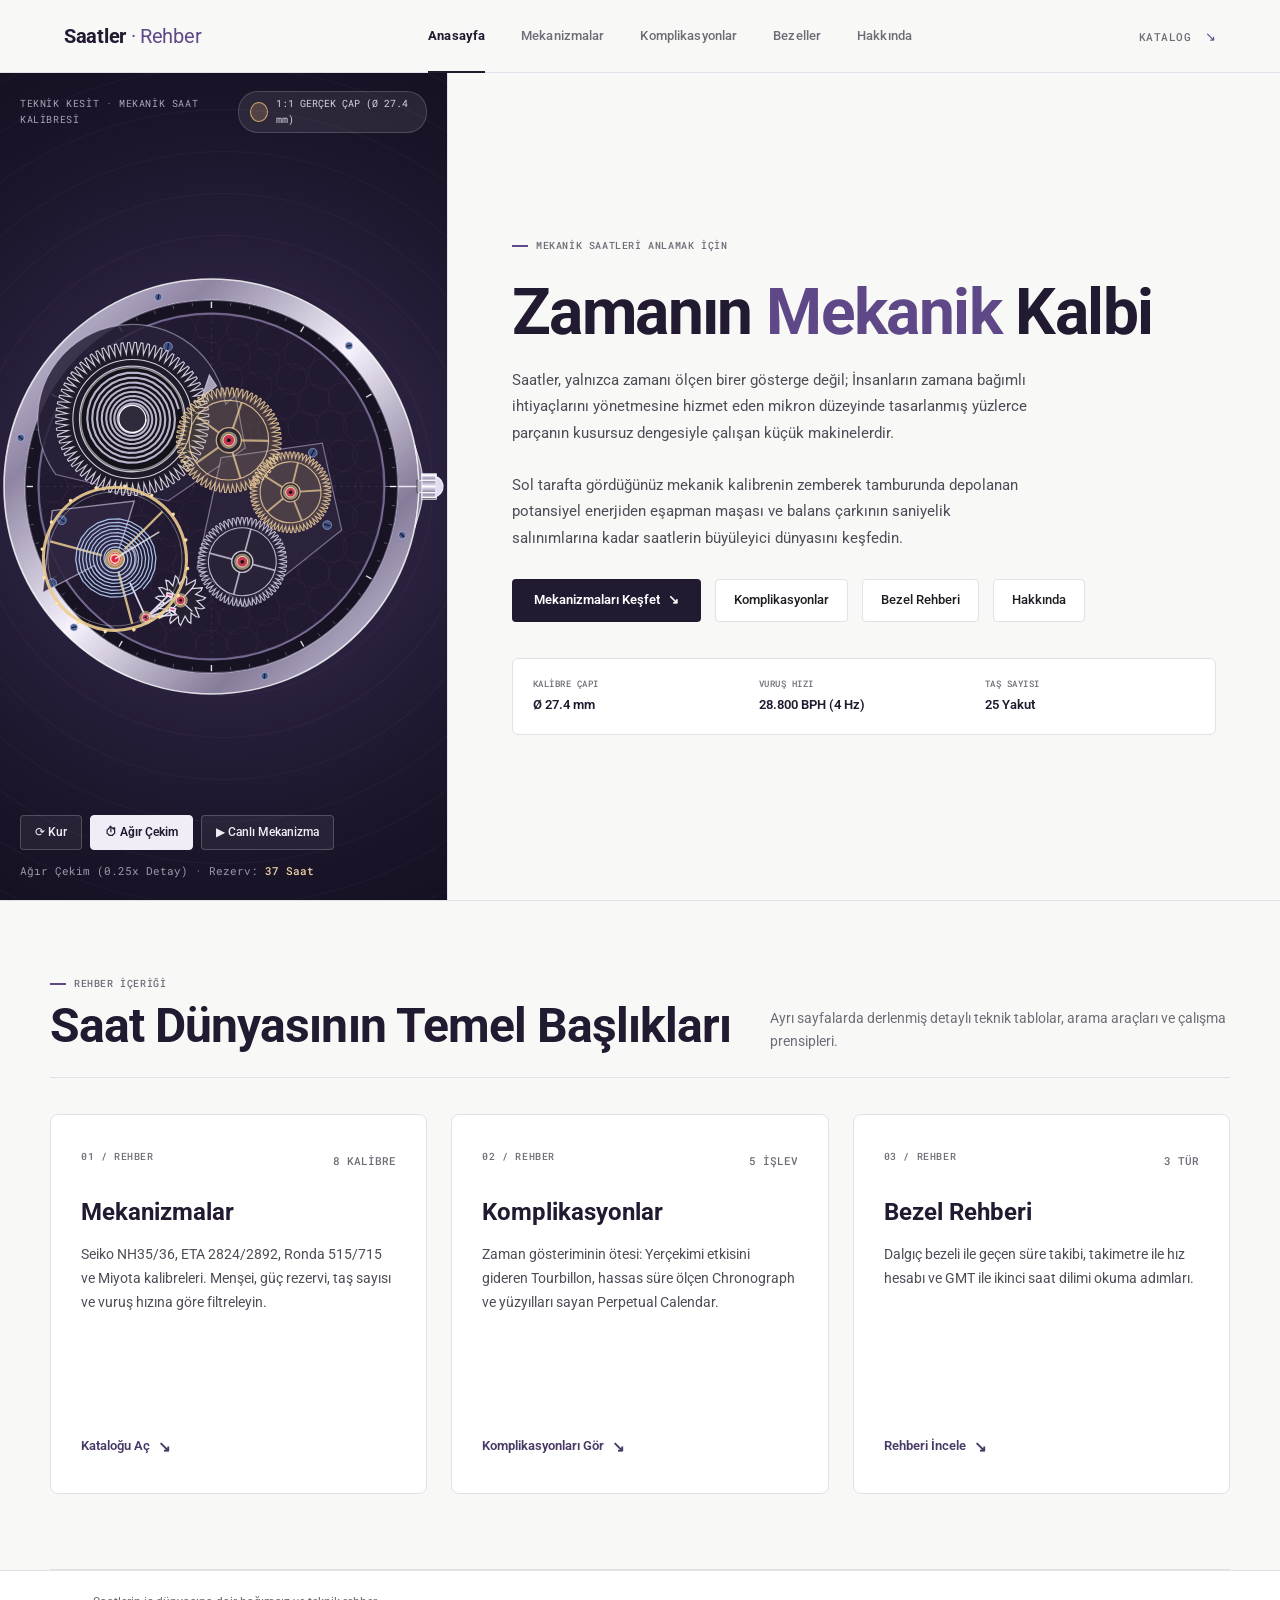
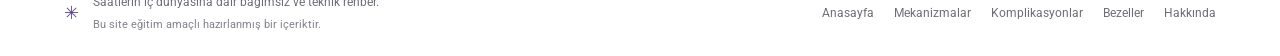
==== commit e380a280: "hakkında init" ====
--- a/index.html
+++ b/index.html
@@ -25,6 +25,7 @@
       <a class="nav-link" href="mekanizmalar.html">Mekanizmalar</a>
       <a class="nav-link" href="komplikasyonlar.html">Komplikasyonlar</a>
       <a class="nav-link" href="bezeller.html">Bezeller</a>
+      <a class="nav-link" href="hakkinda.html">Hakkında</a>
     </nav>
     <a class="topbar-index" href="mekanizmalar.html">KATALOG <span>↘</span></a>
   </header>
@@ -78,6 +79,7 @@
           <a class="btn-primary" href="mekanizmalar.html">Mekanizmaları Keşfet <span>↘</span></a>
           <a class="btn-secondary" href="komplikasyonlar.html">Komplikasyonlar</a>
           <a class="btn-secondary" href="bezeller.html">Bezel Rehberi</a>
+          <a class="btn-secondary" href="hakkinda.html">Hakkında</a>
         </div>
 
         <div class="hero-specs-box">
@@ -158,6 +160,7 @@
       <a href="mekanizmalar.html">Mekanizmalar</a>
       <a href="komplikasyonlar.html">Komplikasyonlar</a>
       <a href="bezeller.html">Bezeller</a>
+      <a href="hakkinda.html">Hakkında</a>
     </nav>
   </footer>
 </body>
--- a/styles.css
+++ b/styles.css
@@ -1179,6 +1179,419 @@
   color: var(--purple);
 }
 
+/* ==========================================================================
+   ABOUT PAGE (HAKKINDA) STYLES
+   ========================================================================== */
+.about-section {
+  display: flex;
+  flex-direction: column;
+  gap: 56px;
+}
+
+.about-criteria-banner {
+  margin-top: 32px;
+  padding: 32px 36px;
+  background: linear-gradient(135deg, var(--surface) 0%, var(--purple-light) 100%);
+  border: 1px solid #d4c9e8;
+  border-left: 4px solid var(--purple);
+  border-radius: 10px;
+  box-shadow: 0 8px 24px rgba(72, 57, 101, 0.06);
+}
+
+.criteria-badge-row {
+  display: flex;
+  align-items: center;
+  gap: 12px;
+  margin-bottom: 14px;
+}
+
+.criteria-pill {
+  display: inline-flex;
+  align-items: center;
+  gap: 6px;
+  padding: 4px 12px;
+  border-radius: 20px;
+  background: var(--purple-dark);
+  color: #fff;
+  font-family: var(--mono);
+  font-size: 11px;
+  font-weight: 500;
+  letter-spacing: 0.04em;
+  text-transform: uppercase;
+}
+
+.criteria-meta {
+  font-family: var(--mono);
+  font-size: 11px;
+  color: var(--accent);
+  font-weight: 500;
+  letter-spacing: 0.05em;
+}
+
+.criteria-banner-title {
+  margin: 0 0 12px;
+  font-family: var(--display);
+  font-size: clamp(22px, 2.5vw, 28px);
+  font-weight: 700;
+  color: var(--purple-dark);
+  letter-spacing: -0.015em;
+}
+
+.criteria-banner-text {
+  max-width: 860px;
+  margin: 0 0 22px;
+  color: var(--ink-secondary);
+  font-size: 14.5px;
+  line-height: 1.65;
+}
+
+.criteria-quick-links {
+  display: flex;
+  flex-wrap: wrap;
+  gap: 12px;
+}
+
+.criteria-link-btn {
+  display: inline-flex;
+  align-items: center;
+  gap: 8px;
+  padding: 8px 16px;
+  border-radius: 6px;
+  background: var(--surface);
+  border: 1px solid var(--line);
+  color: var(--purple-dark);
+  font-size: 13px;
+  font-weight: 600;
+  transition: all 0.2s ease;
+}
+
+.criteria-link-btn span {
+  color: var(--accent);
+  transition: transform 0.2s ease;
+}
+
+.criteria-link-btn:hover {
+  background: var(--purple);
+  color: #fff;
+  border-color: var(--purple);
+  box-shadow: 0 4px 12px rgba(72, 57, 101, 0.15);
+}
+
+.criteria-link-btn:hover span {
+  color: #fff;
+  transform: translateY(2px);
+}
+
+.about-block {
+  padding-top: 40px;
+  border-top: 1px solid var(--line);
+}
+
+.block-title-row {
+  margin-bottom: 24px;
+}
+
+.section-number-tag {
+  display: inline-block;
+  padding: 3px 8px;
+  border-radius: 4px;
+  background: var(--purple-tint);
+  color: var(--purple);
+  font-family: var(--mono);
+  font-size: 11px;
+  font-weight: 600;
+  letter-spacing: 0.05em;
+  margin-bottom: 8px;
+}
+
+.block-title-row h2 {
+  margin: 4px 0 6px;
+  font-family: var(--display);
+  font-size: clamp(26px, 3.2vw, 34px);
+  font-weight: 700;
+  color: var(--purple-dark);
+  letter-spacing: -0.015em;
+}
+
+.block-subtitle {
+  margin: 0;
+  color: var(--muted);
+  font-size: 15px;
+  font-weight: 500;
+}
+
+.about-intro-text {
+  max-width: 920px;
+  margin-bottom: 28px;
+  color: var(--ink);
+  font-size: 15px;
+  line-height: 1.7;
+}
+
+.about-intro-text p {
+  margin-bottom: 12px;
+}
+
+/* ABOUT GRID (GEREKÇE KARTLARI) */
+.about-grid {
+  display: grid;
+  grid-template-columns: repeat(2, minmax(0, 1fr));
+  gap: 22px;
+}
+
+.about-card {
+  display: flex;
+  flex-direction: column;
+  padding: 28px 26px 24px;
+  background: var(--surface);
+  border: 1px solid var(--line);
+  border-radius: 8px;
+  transition: transform 0.2s ease, box-shadow 0.2s ease, border-color 0.2s ease;
+}
+
+.about-card:hover {
+  transform: translateY(-3px);
+  border-color: #c4b9db;
+  box-shadow: 0 12px 30px rgba(45, 35, 65, 0.07);
+}
+
+.about-card-badge {
+  font-family: var(--mono);
+  font-size: 11px;
+  font-weight: 600;
+  color: var(--accent);
+  letter-spacing: 0.05em;
+  margin-bottom: 10px;
+}
+
+.about-card h3 {
+  margin: 0 0 14px;
+  font-family: var(--display);
+  font-size: 20px;
+  font-weight: 700;
+  color: var(--purple-dark);
+  letter-spacing: -0.01em;
+  line-height: 1.3;
+}
+
+.about-card p {
+  margin: 0 0 20px;
+  color: var(--ink-secondary);
+  font-size: 13.5px;
+  line-height: 1.68;
+  flex-grow: 1;
+}
+
+.card-highlight-tag {
+  display: inline-block;
+  padding: 6px 12px;
+  border-radius: 4px;
+  background: var(--purple-light);
+  color: var(--purple);
+  font-family: var(--mono);
+  font-size: 11px;
+  font-weight: 500;
+  align-self: flex-start;
+}
+
+/* BENEFIT FLOW (ZİYARETÇİ FAYDALARI) */
+.benefit-flow {
+  display: flex;
+  flex-direction: column;
+  gap: 28px;
+}
+
+.benefit-card {
+  padding: 32px 30px;
+  background: var(--surface);
+  border: 1px solid var(--line);
+  border-radius: 10px;
+  box-shadow: 0 4px 16px rgba(0, 0, 0, 0.02);
+  transition: border-color 0.2s ease, box-shadow 0.2s ease;
+}
+
+.benefit-card:hover {
+  border-color: #c4b9db;
+  box-shadow: 0 10px 28px rgba(45, 35, 65, 0.06);
+}
+
+.benefit-header {
+  display: flex;
+  align-items: flex-start;
+  gap: 20px;
+  margin-bottom: 22px;
+  padding-bottom: 18px;
+  border-bottom: 1px solid var(--line-light);
+}
+
+.benefit-num {
+  display: grid;
+  place-items: center;
+  width: 44px;
+  height: 44px;
+  border-radius: 8px;
+  background: var(--purple);
+  color: #fff;
+  font-family: var(--mono);
+  font-size: 18px;
+  font-weight: 700;
+  flex-shrink: 0;
+}
+
+.benefit-heading-wrap {
+  flex-grow: 1;
+}
+
+.benefit-heading-wrap h3 {
+  margin: 0 0 6px;
+  font-family: var(--display);
+  font-size: 21px;
+  font-weight: 700;
+  color: var(--purple-dark);
+  letter-spacing: -0.01em;
+}
+
+.benefit-tag {
+  display: inline-block;
+  font-family: var(--mono);
+  font-size: 11px;
+  font-weight: 600;
+  color: var(--accent);
+  letter-spacing: 0.04em;
+}
+
+.problem-solution-grid {
+  display: grid;
+  grid-template-columns: repeat(2, minmax(0, 1fr));
+  gap: 18px;
+  margin-bottom: 20px;
+}
+
+.problem-box, .solution-box {
+  padding: 18px 20px;
+  border-radius: 6px;
+  font-size: 13.5px;
+  line-height: 1.65;
+}
+
+.problem-box {
+  background: #fdfaf7;
+  border: 1px solid #fae6d3;
+  color: #5c3821;
+}
+
+.solution-box {
+  background: #f7f9fd;
+  border: 1px solid #d8e2f8;
+  color: #1f3560;
+}
+
+.ps-label {
+  display: block;
+  font-family: var(--mono);
+  font-size: 10px;
+  font-weight: 700;
+  letter-spacing: 0.06em;
+  text-transform: uppercase;
+  margin-bottom: 8px;
+}
+
+.ps-label-problem {
+  color: #a84e1b;
+}
+
+.ps-label-solution {
+  color: #2b5cb8;
+}
+
+.problem-box p, .solution-box p {
+  margin: 0;
+}
+
+.benefit-feature-list {
+  display: flex;
+  flex-wrap: wrap;
+  gap: 12px 24px;
+  padding-top: 14px;
+  border-top: 1px solid var(--line-light);
+  color: var(--ink-secondary);
+  font-size: 12.5px;
+  font-weight: 500;
+}
+
+.benefit-feature-list span {
+  display: inline-flex;
+  align-items: center;
+  gap: 6px;
+}
+
+/* SPECS TABLE (PROJE KÜNYESİ) */
+.specs-table-container {
+  overflow-x: auto;
+  border: 1px solid var(--line);
+  border-radius: 8px;
+  background: var(--surface);
+  box-shadow: 0 4px 16px rgba(0, 0, 0, 0.02);
+}
+
+.about-specs-table {
+  width: 100%;
+  border-collapse: collapse;
+  text-align: left;
+  font-size: 13.5px;
+}
+
+.about-specs-table th, .about-specs-table td {
+  padding: 16px 20px;
+  border-bottom: 1px solid var(--line-light);
+  vertical-align: top;
+}
+
+.about-specs-table th {
+  background: #fbfafc;
+  color: var(--purple-dark);
+  font-family: var(--mono);
+  font-size: 11px;
+  font-weight: 600;
+  letter-spacing: 0.04em;
+  text-transform: uppercase;
+}
+
+.about-specs-table tr:last-child td {
+  border-bottom: 0;
+}
+
+.about-specs-table td strong {
+  color: var(--purple-dark);
+}
+
+.about-specs-table code {
+  font-family: var(--mono);
+  font-size: 12px;
+  background: var(--paper);
+  padding: 2px 6px;
+  border-radius: 3px;
+  border: 1px solid var(--line-light);
+  color: var(--purple);
+}
+
+.badge-status {
+  display: inline-flex;
+  align-items: center;
+  gap: 4px;
+  padding: 3px 8px;
+  border-radius: 4px;
+  font-family: var(--mono);
+  font-size: 10.5px;
+  font-weight: 600;
+}
+
+.badge-success {
+  background: #eaf7ed;
+  color: #1e7e34;
+  border: 1px solid #c3e6cb;
+}
+
 /* RESPONSIVE DESIGN */
 @media (max-width: 1200px) {
   .home-hero {
@@ -1192,6 +1605,12 @@
   }
   .complication-grid {
     grid-template-columns: repeat(2, minmax(0, 1fr));
+  }
+  .about-grid {
+    grid-template-columns: 1fr;
+  }
+  .problem-solution-grid {
+    grid-template-columns: 1fr;
   }
 }
 
@@ -1235,9 +1654,42 @@
   }
   .main-nav {
     gap: 12px;
+    overflow-x: auto;
+    -webkit-overflow-scrolling: touch;
+    scrollbar-width: none;
+  }
+  .main-nav::-webkit-scrollbar {
+    display: none;
   }
   .nav-link {
     min-height: 60px;
+    font-size: 12px;
+    white-space: nowrap;
+    flex-shrink: 0;
+  }
+  .about-criteria-banner {
+    padding: 24px 18px;
+  }
+  .criteria-quick-links {
+    flex-direction: column;
+  }
+  .criteria-link-btn {
+    width: 100%;
+    justify-content: space-between;
+  }
+  .benefit-card {
+    padding: 22px 16px;
+  }
+  .benefit-header {
+    flex-direction: column;
+    gap: 12px;
+  }
+  .benefit-feature-list {
+    flex-direction: column;
+    gap: 8px;
+  }
+  .about-specs-table th, .about-specs-table td {
+    padding: 12px 14px;
     font-size: 12px;
   }
   .hero-art-container {
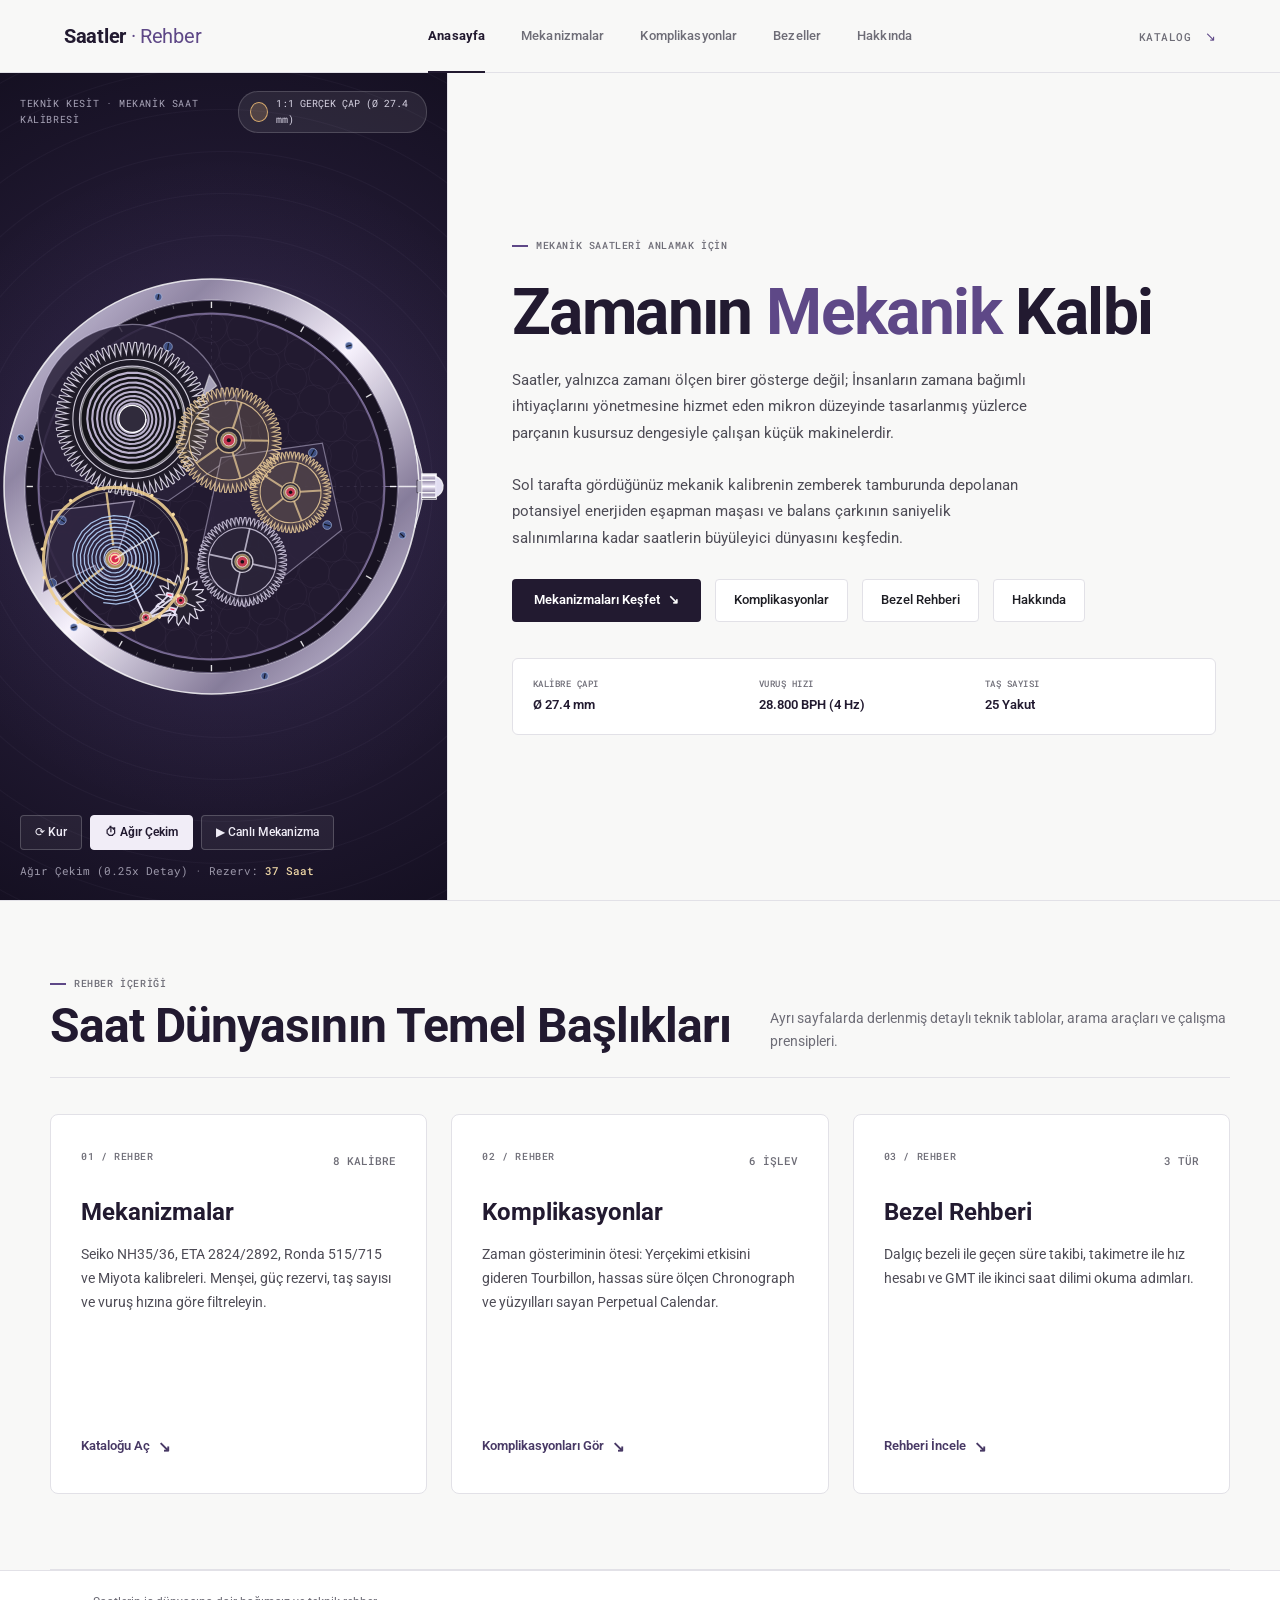
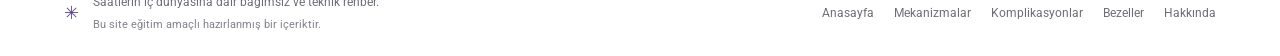
==== commit 035ad246: "komplikasyonlara co axial movement ekledim" ====
--- a/index.html
+++ b/index.html
@@ -125,7 +125,7 @@
         <article class="portal-card">
           <div class="portal-card-header">
             <span class="eyebrow">02 / REHBER</span>
-            <span class="portal-num">5 İŞLEV</span>
+            <span class="portal-num">6 İŞLEV</span>
           </div>
           <h3>Komplikasyonlar</h3>
           <p>Zaman gösteriminin ötesi: Yerçekimi etkisini gideren Tourbillon, hassas süre ölçen Chronograph ve
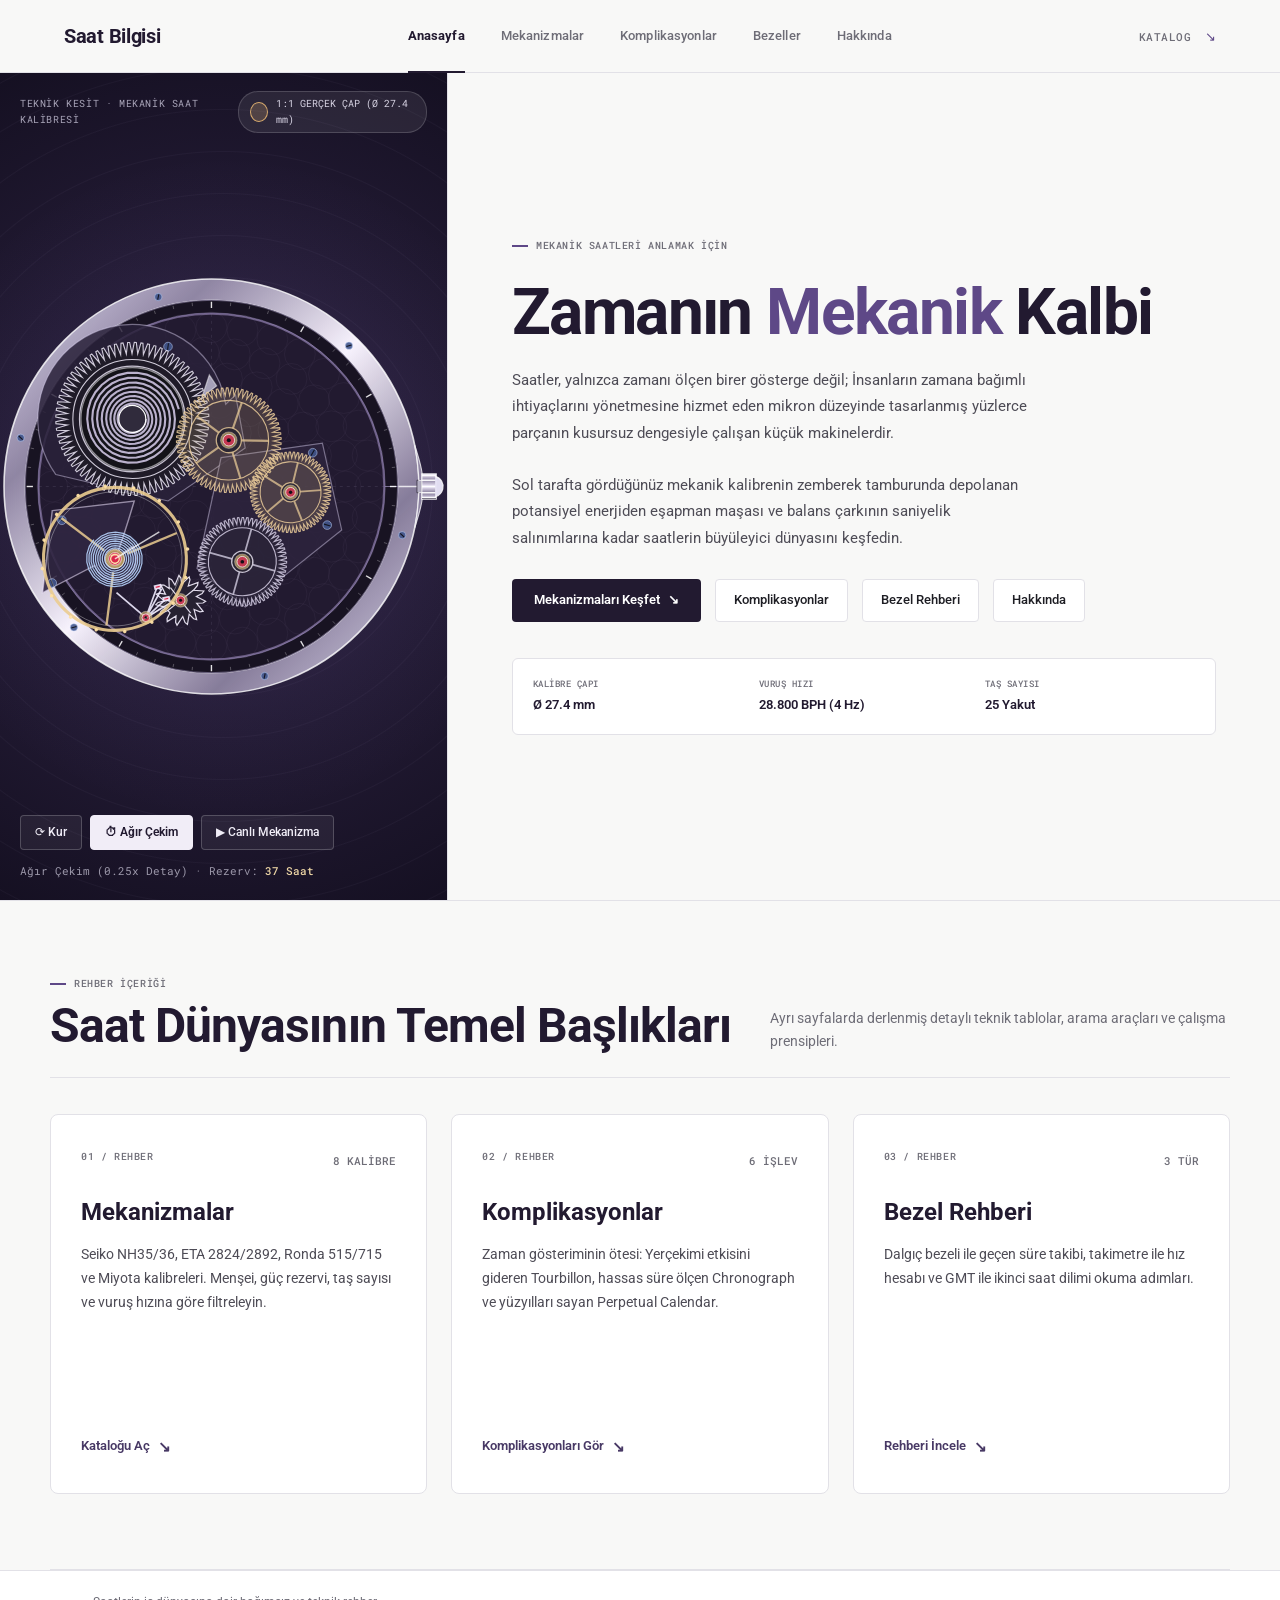
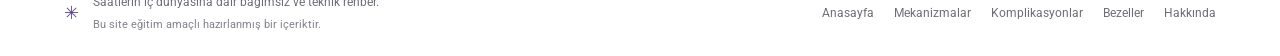
==== commit de9cca5a: "navbar brandi saat bilgisi yaptım" ====
--- a/index.html
+++ b/index.html
@@ -19,7 +19,7 @@
 
 <body>
   <header class="topbar">
-    <a class="wordmark" href="index.html" aria-label="Saatler Rehberi Anasayfa">Saatler <span>· Rehber</span></a>
+    <a class="wordmark" href="index.html" aria-label="Saat Bilgisi Anasayfa">Saat Bilgisi</a>
     <nav class="main-nav" aria-label="Ana gezinme">
       <a class="nav-link active" aria-current="page" href="index.html">Anasayfa</a>
       <a class="nav-link" href="mekanizmalar.html">Mekanizmalar</a>
--- a/styles.css
+++ b/styles.css
@@ -1182,6 +1182,75 @@
 /* ==========================================================================
    ABOUT PAGE (HAKKINDA) STYLES
    ========================================================================== */
+.about-simple-wrap {
+  max-width: 860px;
+  margin: 0 auto;
+  display: flex;
+  flex-direction: column;
+  gap: 32px;
+  min-height: calc(100vh - 240px);
+}
+
+.about-card-box {
+  background: var(--surface);
+  border: 1px solid var(--line);
+  border-radius: 12px;
+  padding: 36px 40px;
+  box-shadow: 0 4px 20px rgba(45, 35, 65, 0.04);
+  transition: border-color 0.2s ease, box-shadow 0.2s ease;
+}
+
+.about-card-box:hover {
+  border-color: #c4b9db;
+  box-shadow: 0 8px 30px rgba(45, 35, 65, 0.07);
+}
+
+.about-simple-title {
+  font-family: var(--display);
+  font-size: clamp(22px, 2.5vw, 26px);
+  font-weight: 700;
+  color: var(--purple-dark);
+  letter-spacing: -0.015em;
+  margin: 0 0 20px;
+  padding-bottom: 14px;
+  border-bottom: 2px solid var(--purple-light);
+}
+
+.about-simple-text {
+  color: var(--ink);
+  font-size: 16px;
+  line-height: 1.8;
+  margin: 0;
+}
+
+.about-simple-list {
+  margin: 0;
+  padding: 0;
+  list-style: none;
+  display: flex;
+  flex-direction: column;
+  gap: 16px;
+}
+
+.about-simple-list li {
+  position: relative;
+  padding-left: 28px;
+  color: var(--ink);
+  font-size: 15.5px;
+  line-height: 1.7;
+}
+
+.about-simple-list li::before {
+  content: "";
+  position: absolute;
+  left: 0;
+  top: 9px;
+  width: 8px;
+  height: 8px;
+  border-radius: 50%;
+  background: var(--accent);
+}
+
 .about-section {
   display: flex;
   flex-direction: column;
